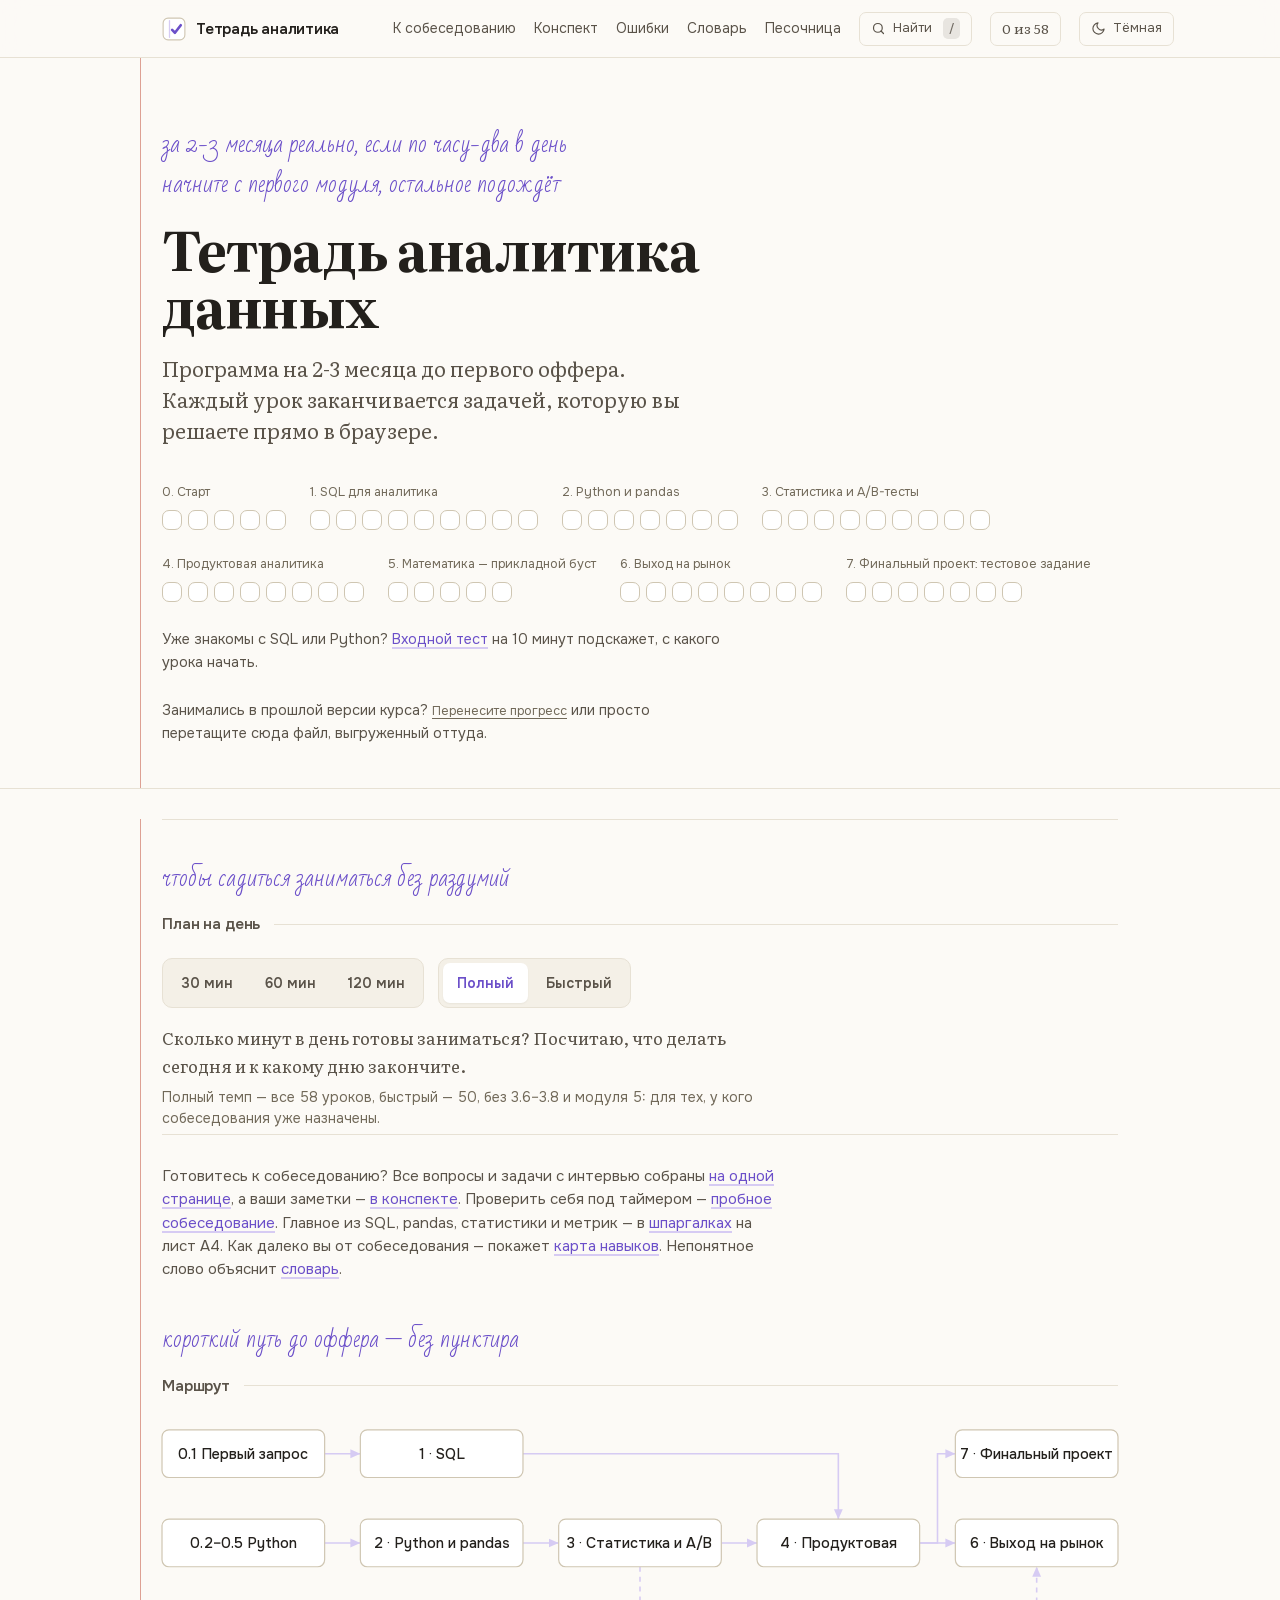
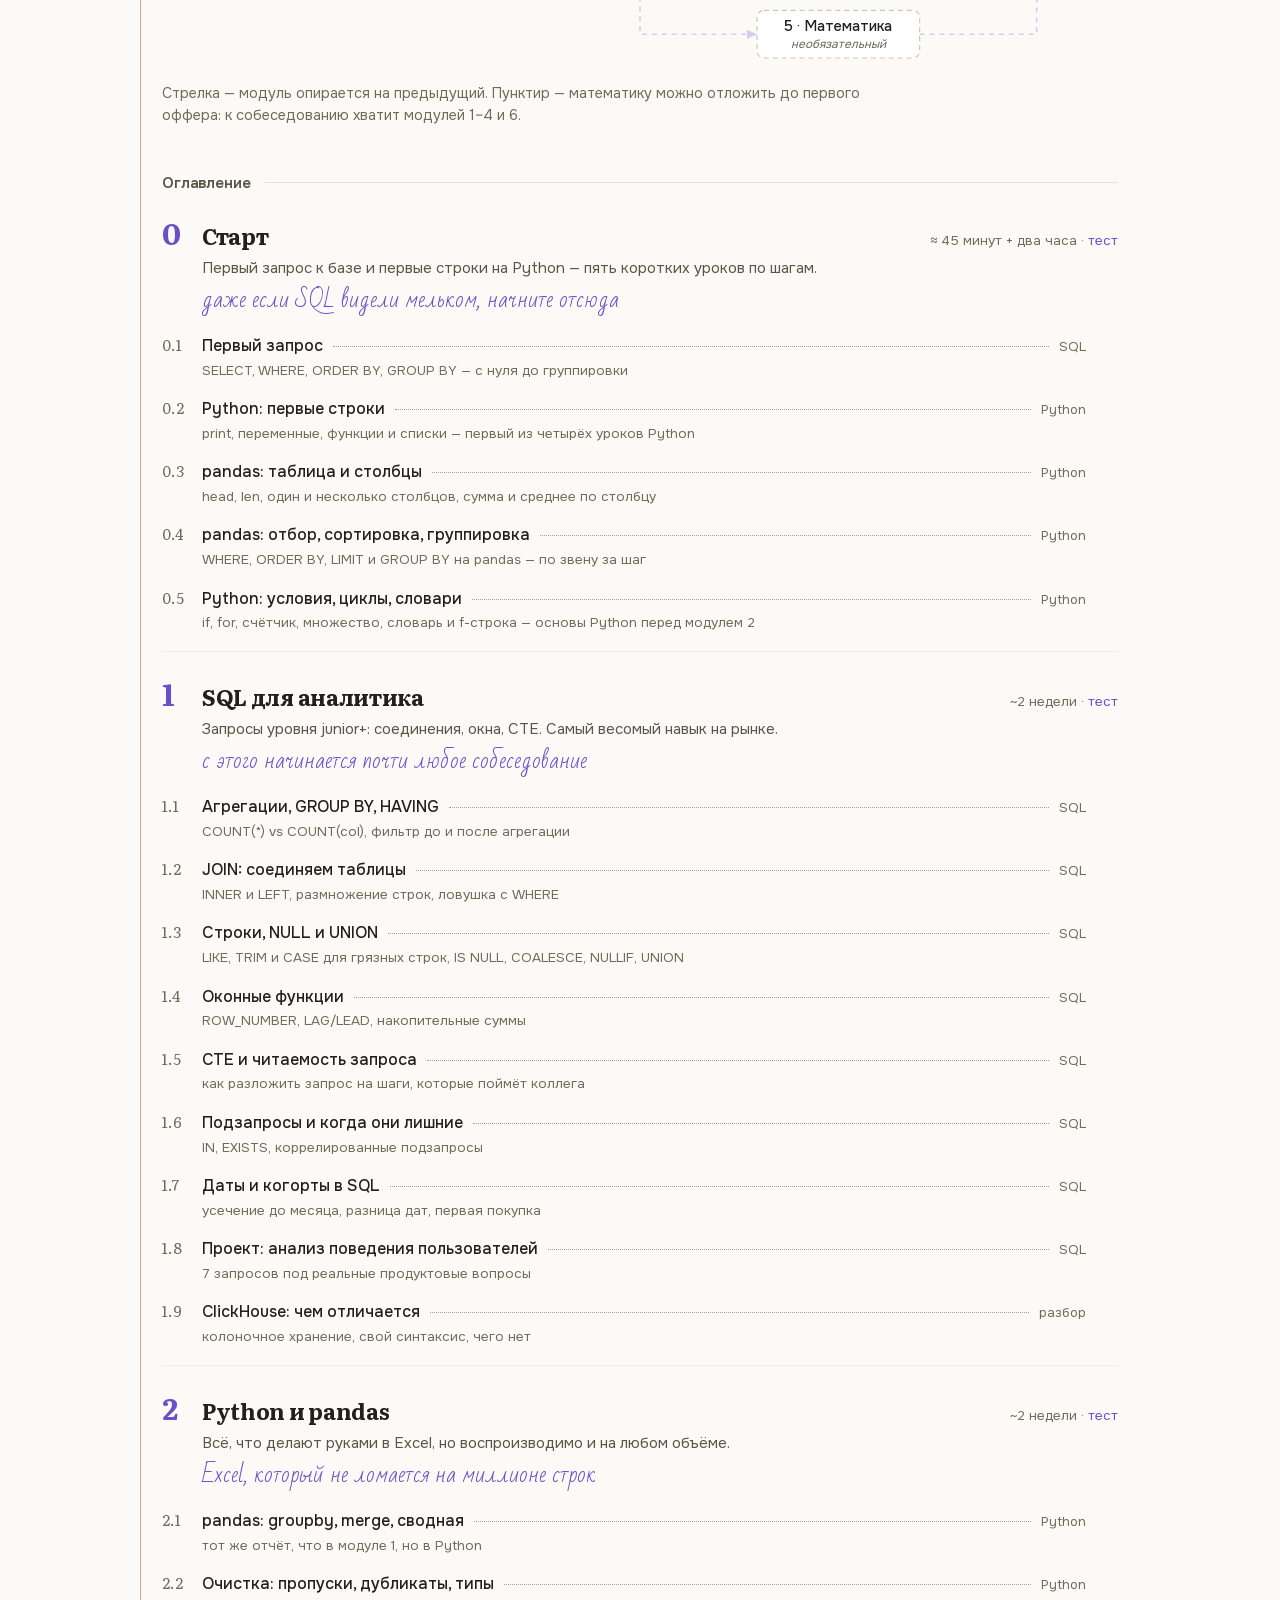
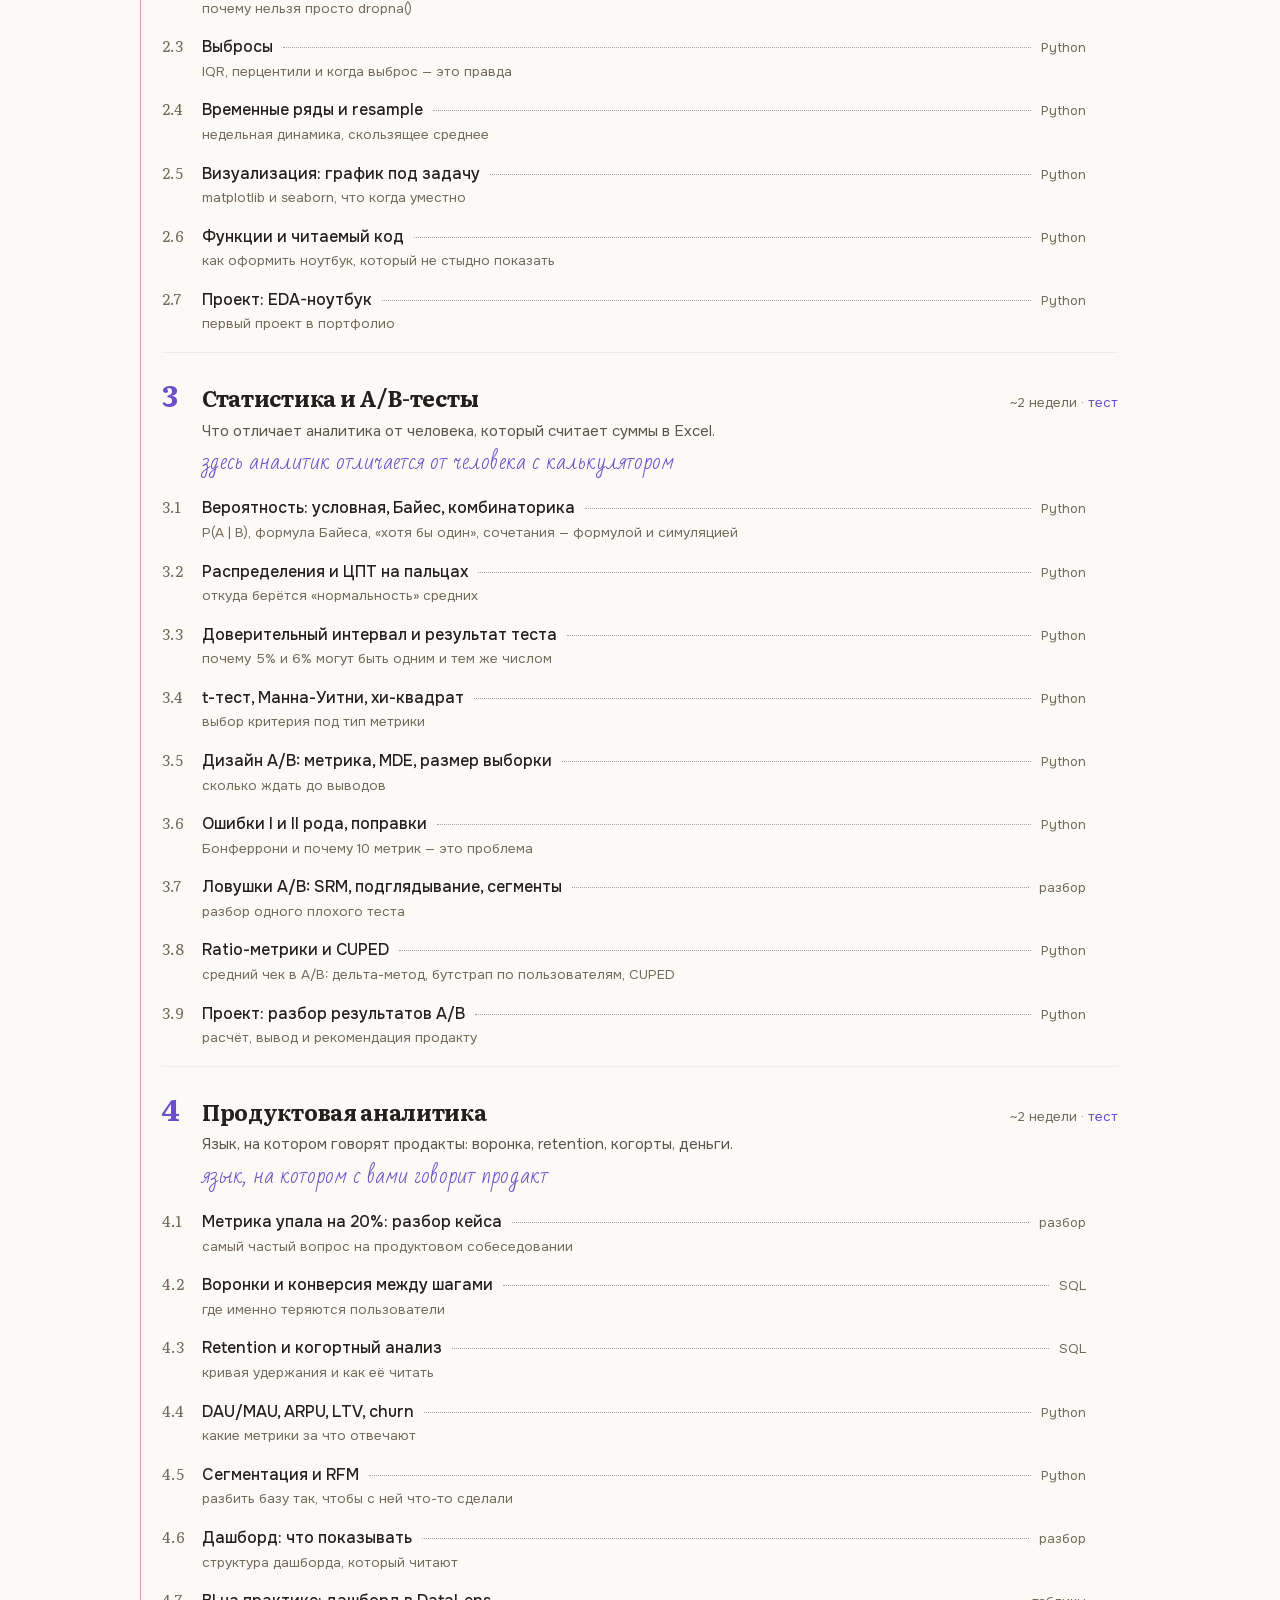
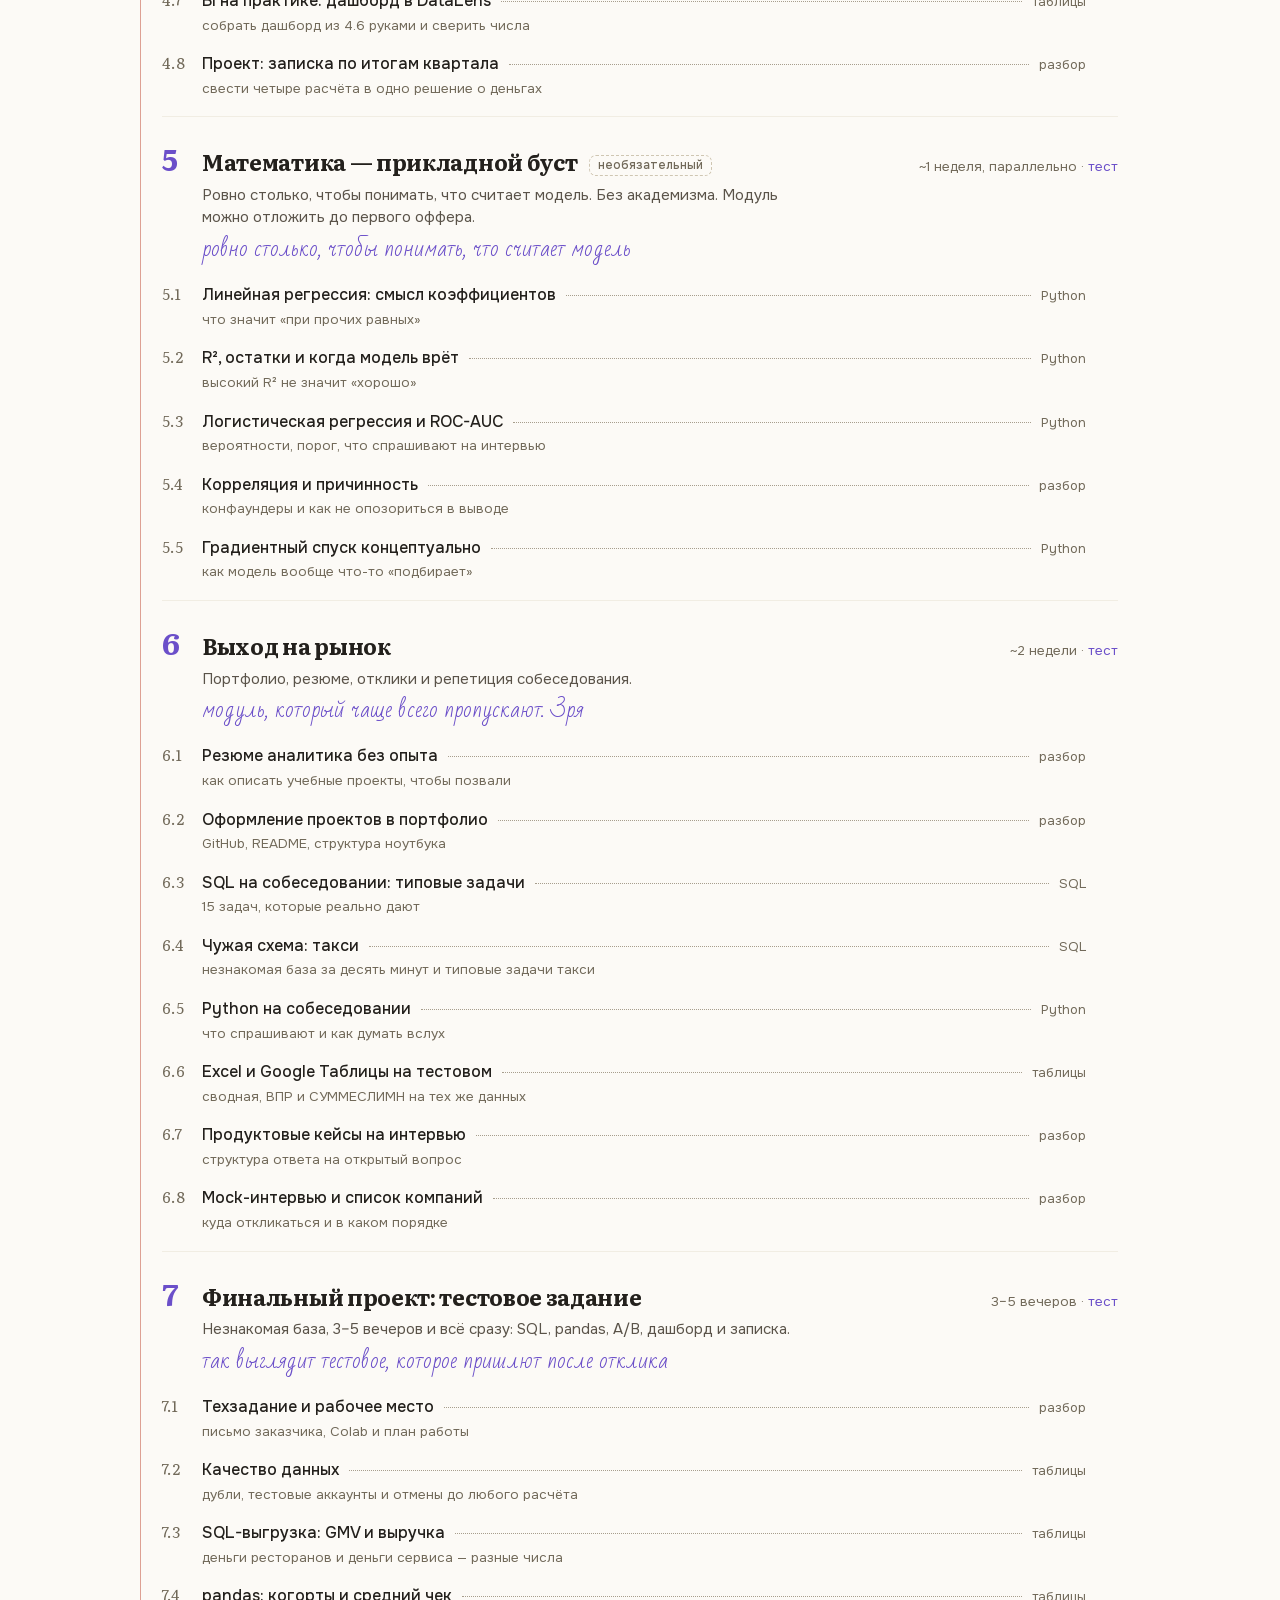
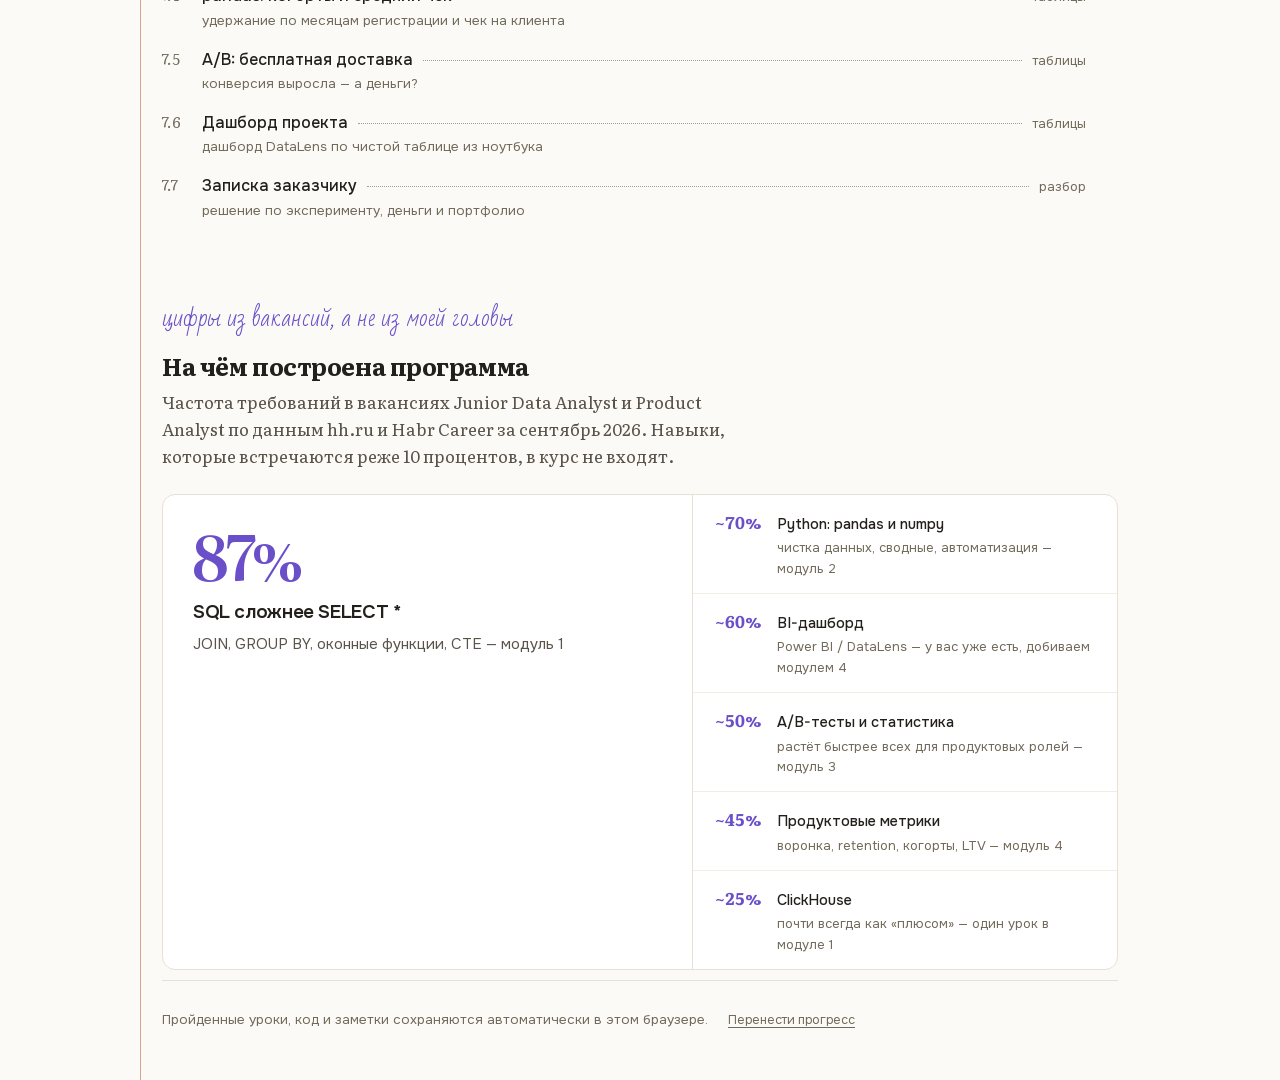
==== Тетрадь аналитика.html @ 6905256a "Сколько строк в ответе шага: выпуск 2026-10-21a Co-Authored-By: Claude Opus 5.5 <noreply@anthropic.c" ====
<!doctype html>
<html lang="ru">
<head>
<meta charset="utf-8">
<meta name="viewport" content="width=device-width, initial-scale=1">
<!-- Собрано автоматически из index.html, styles.css и скриптов курса.
     Правьте исходники и запускайте build.py. -->
<title>Тетрадь аналитика — курс подготовки к Junior Data Analyst</title>
<meta name="description" content="Интерактивный курс подготовки к позиции Junior Data Analyst и Product Analyst: SQL, Python, статистика, продуктовые метрики.">
<meta name="theme-color" content="#FCFAF6">
<link rel="icon" href="[data-uri]" type="image/svg+xml">
<link rel="apple-touch-icon" href="[data-uri]">

<!-- превью ссылки в мессенджерах и соцсетях -->
<meta property="og:type" content="website">
<meta property="og:locale" content="ru_RU">
<meta property="og:site_name" content="Тетрадь аналитика">
<meta property="og:title" content="Тетрадь аналитика — курс подготовки к Junior Data Analyst">
<meta property="og:description" content="58 уроков: SQL, Python, статистика и продуктовые метрики. Каждый урок заканчивается задачей, которую вы решаете прямо в браузере.">
<meta property="og:url" content="https://nekozlovskiy.github.io/analyst-notebook/">
<meta property="og:image" content="https://nekozlovskiy.github.io/analyst-notebook/og.png">
<meta property="og:image:width" content="1200">
<meta property="og:image:height" content="630">
<meta property="og:image:alt" content="Тетрадь аналитика: курс подготовки к Junior Data Analyst">
<meta name="twitter:card" content="summary_large_image">

<style>
/* ============================================================
   Тетрадь аналитика — оформление курса.

   Направление: «наставник рядом». На странице два голоса.
   Первый — набранный текст курса: спокойный, книжный, в одну
   колонку на 66 знаков. Второй — реплики наставника: от руки,
   на левом поле, короткие. Второй голос — единственное место,
   где дизайн позволяет себе яркость; всё остальное тихое.

   ПРАВИЛО РАДИУСОВ (одно на весь проект):
     контейнеры (карточки, врезки, редактор, модалка) — 13px
     контролы (кнопки, поля, теги, чипы)              — 7px
     других радиусов в проекте нет.

   ПРАВИЛО ЦВЕТА: один акцент — фиолетовая ручка наставника.
   Маркер (жёлтый) отмечает только то, что спрашивают на
   собеседовании, и больше ничего. Зелёный, красный и янтарный
   несут смысл состояния (зачтено / ошибка / предупреждение)
   и нигде не декоративны.

   ПРАВИЛО РУКОПИСНОГО: скоропись — только короткие реплики
   наставника, до полутора строк. Длинный рукописный текст
   нечитаем, а мелкий — тем более: ниже 18px руки не бывает.
   ============================================================ */

/* ============================================================
   1. Токены
   ============================================================ */

/* ============================================================
   0. Шрифты — свои файлы в fonts/, а не Google Fonts: те не везде
   открываются и ненадёжно кешируются для работы без сети.
   Наборы символов те же, что отдавал Google (кириллица, латиница,
   latin-ext ради ₽, греческий, math и symbols ради → ≈ √ ✓); браузер
   качает набор, только если его символы есть на странице.
   Собраны по ссылке css2?family=Onest:wght@400..800&family=Literata
   :ital,opsz,wght@…&family=Bad+Script&family=JetBrains+Mono:wght@400;500.
   ============================================================ */

@font-face { font-family: "Onest"; font-style: normal; font-weight: 400 800; font-display: swap;
  src: url("[data-uri]") format("woff2"); unicode-range: U+0301, U+0400-045F, U+0490-0491, U+04B0-04B1, U+2116; }
@font-face { font-family: "Onest"; font-style: normal; font-weight: 400 800; font-display: swap;
  src: url("[data-uri]") format("woff2"); unicode-range: U+0000-00FF, U+0131, U+0152-0153, U+02BB-02BC, U+02C6, U+02DA, U+02DC, U+0304, U+0308, U+0329, U+2000-206F, U+20AC, U+2122, U+2191, U+2193, U+2212, U+2215, U+FEFF, U+FFFD; }
@font-face { font-family: "Onest"; font-style: normal; font-weight: 400 800; font-display: swap;
  src: url("[data-uri]") format("woff2"); unicode-range: U+0100-02BA, U+02BD-02C5, U+02C7-02CC, U+02CE-02D7, U+02DD-02FF, U+0304, U+0308, U+0329, U+1D00-1DBF, U+1E00-1E9F, U+1EF2-1EFF, U+2020, U+20A0-20AB, U+20AD-20C0, U+2113, U+2C60-2C7F, U+A720-A7FF; }
@font-face { font-family: "Onest"; font-style: normal; font-weight: 400 800; font-display: swap;
  src: url("[data-uri]") format("woff2"); unicode-range: U+0302-0303, U+0305, U+0307-0308, U+0310, U+0312, U+0315, U+031A, U+0326-0327, U+032C, U+032F-0330, U+0332-0333, U+0338, U+033A, U+0346, U+034D, U+0391-03A1, U+03A3-03A9, U+03B1-03C9, U+03D1, U+03D5-03D6, U+03F0-03F1, U+03F4-03F5, U+2016-2017, U+2034-2038, U+203C, U+2040, U+2043, U+2047, U+2050, U+2057, U+205F, U+2070-2071, U+2074-208E, U+2090-209C, U+20D0-20DC, U+20E1, U+20E5-20EF, U+2100-2112, U+2114-2115, U+2117-2121, U+2123-214F, U+2190, U+2192, U+2194-21AE, U+21B0-21E5, U+21F1-21F2, U+21F4-2211, U+2213-2214, U+2216-22FF, U+2308-230B, U+2310, U+2319, U+231C-2321, U+2336-237A, U+237C, U+2395, U+239B-23B7, U+23D0, U+23DC-23E1, U+2474-2475, U+25AF, U+25B3, U+25B7, U+25BD, U+25C1, U+25CA, U+25CC, U+25FB, U+266D-266F, U+27C0-27FF, U+2900-2AFF, U+2B0E-2B11, U+2B30-2B4C, U+2BFE, U+3030, U+FF5B, U+FF5D, U+1D400-1D7FF, U+1EE00-1EEFF; }
@font-face { font-family: "Onest"; font-style: normal; font-weight: 400 800; font-display: swap;
  src: url("[data-uri]") format("woff2"); unicode-range: U+0001-000C, U+000E-001F, U+007F-009F, U+20DD-20E0, U+20E2-20E4, U+2150-218F, U+2190, U+2192, U+2194-2199, U+21AF, U+21E6-21F0, U+21F3, U+2218-2219, U+2299, U+22C4-22C6, U+2300-243F, U+2440-244A, U+2460-24FF, U+25A0-27BF, U+2800-28FF, U+2921-2922, U+2981, U+29BF, U+29EB, U+2B00-2BFF, U+4DC0-4DFF, U+FFF9-FFFB, U+10140-1018E, U+10190-1019C, U+101A0, U+101D0-101FD, U+102E0-102FB, U+10E60-10E7E, U+1D2C0-1D2D3, U+1D2E0-1D37F, U+1F000-1F0FF, U+1F100-1F1AD, U+1F1E6-1F1FF, U+1F30D-1F30F, U+1F315, U+1F31C, U+1F31E, U+1F320-1F32C, U+1F336, U+1F378, U+1F37D, U+1F382, U+1F393-1F39F, U+1F3A7-1F3A8, U+1F3AC-1F3AF, U+1F3C2, U+1F3C4-1F3C6, U+1F3CA-1F3CE, U+1F3D4-1F3E0, U+1F3ED, U+1F3F1-1F3F3, U+1F3F5-1F3F7, U+1F408, U+1F415, U+1F41F, U+1F426, U+1F43F, U+1F441-1F442, U+1F444, U+1F446-1F449, U+1F44C-1F44E, U+1F453, U+1F46A, U+1F47D, U+1F4A3, U+1F4B0, U+1F4B3, U+1F4B9, U+1F4BB, U+1F4BF, U+1F4C8-1F4CB, U+1F4D6, U+1F4DA, U+1F4DF, U+1F4E3-1F4E6, U+1F4EA-1F4ED, U+1F4F7, U+1F4F9-1F4FB, U+1F4FD-1F4FE, U+1F503, U+1F507-1F50B, U+1F50D, U+1F512-1F513, U+1F53E-1F54A, U+1F54F-1F5FA, U+1F610, U+1F650-1F67F, U+1F687, U+1F68D, U+1F691, U+1F694, U+1F698, U+1F6AD, U+1F6B2, U+1F6B9-1F6BA, U+1F6BC, U+1F6C6-1F6CF, U+1F6D3-1F6D7, U+1F6E0-1F6EA, U+1F6F0-1F6F3, U+1F6F7-1F6FC, U+1F700-1F7FF, U+1F800-1F80B, U+1F810-1F847, U+1F850-1F859, U+1F860-1F887, U+1F890-1F8AD, U+1F8B0-1F8BB, U+1F8C0-1F8C1, U+1F900-1F90B, U+1F93B, U+1F946, U+1F984, U+1F996, U+1F9E9, U+1FA00-1FA6F, U+1FA70-1FA7C, U+1FA80-1FA89, U+1FA8F-1FAC6, U+1FACE-1FADC, U+1FADF-1FAE9, U+1FAF0-1FAF8, U+1FB00-1FBFF; }
@font-face { font-family: "Literata"; font-style: italic; font-weight: 400; font-display: swap;
  src: url("[data-uri]") format("woff2"); unicode-range: U+0301, U+0400-045F, U+0490-0491, U+04B0-04B1, U+2116; }
@font-face { font-family: "Literata"; font-style: italic; font-weight: 400; font-display: swap;
  src: url("[data-uri]") format("woff2"); unicode-range: U+0000-00FF, U+0131, U+0152-0153, U+02BB-02BC, U+02C6, U+02DA, U+02DC, U+0304, U+0308, U+0329, U+2000-206F, U+20AC, U+2122, U+2191, U+2193, U+2212, U+2215, U+FEFF, U+FFFD; }
@font-face { font-family: "Literata"; font-style: italic; font-weight: 400; font-display: swap;
  src: url("[data-uri]") format("woff2"); unicode-range: U+0100-02BA, U+02BD-02C5, U+02C7-02CC, U+02CE-02D7, U+02DD-02FF, U+0304, U+0308, U+0329, U+1D00-1DBF, U+1E00-1E9F, U+1EF2-1EFF, U+2020, U+20A0-20AB, U+20AD-20C0, U+2113, U+2C60-2C7F, U+A720-A7FF; }
@font-face { font-family: "Literata"; font-style: italic; font-weight: 400; font-display: swap;
  src: url("[data-uri]") format("woff2"); unicode-range: U+0370-0377, U+037A-037F, U+0384-038A, U+038C, U+038E-03A1, U+03A3-03FF; }
@font-face { font-family: "Literata"; font-style: normal; font-weight: 400 700; font-display: swap;
  src: url("[data-uri]") format("woff2"); unicode-range: U+0301, U+0400-045F, U+0490-0491, U+04B0-04B1, U+2116; }
@font-face { font-family: "Literata"; font-style: normal; font-weight: 400 700; font-display: swap;
  src: url("[data-uri]") format("woff2"); unicode-range: U+0000-00FF, U+0131, U+0152-0153, U+02BB-02BC, U+02C6, U+02DA, U+02DC, U+0304, U+0308, U+0329, U+2000-206F, U+20AC, U+2122, U+2191, U+2193, U+2212, U+2215, U+FEFF, U+FFFD; }
@font-face { font-family: "Literata"; font-style: normal; font-weight: 400 700; font-display: swap;
  src: url("[data-uri]") format("woff2"); unicode-range: U+0100-02BA, U+02BD-02C5, U+02C7-02CC, U+02CE-02D7, U+02DD-02FF, U+0304, U+0308, U+0329, U+1D00-1DBF, U+1E00-1E9F, U+1EF2-1EFF, U+2020, U+20A0-20AB, U+20AD-20C0, U+2113, U+2C60-2C7F, U+A720-A7FF; }
@font-face { font-family: "Literata"; font-style: normal; font-weight: 400 700; font-display: swap;
  src: url("[data-uri]") format("woff2"); unicode-range: U+0370-0377, U+037A-037F, U+0384-038A, U+038C, U+038E-03A1, U+03A3-03FF; }
@font-face { font-family: "JetBrains Mono"; font-style: normal; font-weight: 400 500; font-display: swap;
  src: url("[data-uri]") format("woff2"); unicode-range: U+0301, U+0400-045F, U+0490-0491, U+04B0-04B1, U+2116; }
@font-face { font-family: "JetBrains Mono"; font-style: normal; font-weight: 400 500; font-display: swap;
  src: url("[data-uri]") format("woff2"); unicode-range: U+0000-00FF, U+0131, U+0152-0153, U+02BB-02BC, U+02C6, U+02DA, U+02DC, U+0304, U+0308, U+0329, U+2000-206F, U+20AC, U+2122, U+2191, U+2193, U+2212, U+2215, U+FEFF, U+FFFD; }
@font-face { font-family: "JetBrains Mono"; font-style: normal; font-weight: 400 500; font-display: swap;
  src: url("[data-uri]") format("woff2"); unicode-range: U+0100-02BA, U+02BD-02C5, U+02C7-02CC, U+02CE-02D7, U+02DD-02FF, U+0304, U+0308, U+0329, U+1D00-1DBF, U+1E00-1E9F, U+1EF2-1EFF, U+2020, U+20A0-20AB, U+20AD-20C0, U+2113, U+2C60-2C7F, U+A720-A7FF; }
@font-face { font-family: "JetBrains Mono"; font-style: normal; font-weight: 400 500; font-display: swap;
  src: url("[data-uri]") format("woff2"); unicode-range: U+0370-0377, U+037A-037F, U+0384-038A, U+038C, U+038E-03A1, U+03A3-03FF; }
@font-face { font-family: "Bad Script"; font-style: normal; font-weight: 400; font-display: swap;
  src: url("[data-uri]") format("woff2"); unicode-range: U+0301, U+0400-045F, U+0490-0491, U+04B0-04B1, U+2116; }
@font-face { font-family: "Bad Script"; font-style: normal; font-weight: 400; font-display: swap;
  src: url("[data-uri]") format("woff2"); unicode-range: U+0000-00FF, U+0131, U+0152-0153, U+02BB-02BC, U+02C6, U+02DA, U+02DC, U+0304, U+0308, U+0329, U+2000-206F, U+20AC, U+2122, U+2191, U+2193, U+2212, U+2215, U+FEFF, U+FFFD; }
@font-face { font-family: "Bad Script"; font-style: normal; font-weight: 400; font-display: swap;
  src: url("[data-uri]") format("woff2"); unicode-range: U+0100-02BA, U+02BD-02C5, U+02C7-02CC, U+02CE-02D7, U+02DD-02FF, U+0304, U+0308, U+0329, U+1D00-1DBF, U+1E00-1E9F, U+1EF2-1EFF, U+2020, U+20A0-20AB, U+20AD-20C0, U+2113, U+2C60-2C7F, U+A720-A7FF; }

:root {
  /* поверхности: тёплая бумага, почти белая */
  --paper:      #FCFAF6;
  --paper-2:    #F4F0E7;
  --card:       #FFFFFF;
  --grid:       #E8E2D5;

  /* линейки */
  --rule:       #E7E1D4;
  --rule-soft:  #F1EDE3;
  --rule-hard:  #CFC6B2;

  /* чернила: тёплый графит, а не подкрашенный чёрный */
  --ink:        #23201C;
  --ink-2:      #5A5349;
  --ink-3:      #716959;   /* 5.2:1 на бумаге и 4.7:1 на --paper-2 — мелкие подписи читаемы */
  --ink-4:      #A79E8D;

  /* единственный акцент — ручка наставника */
  --pen:        #6B4FC9;
  --pen-2:      #7558D6;   /* 5.1:1 с белым: и подсветка кода, и белый текст на кнопке */
  --pen-soft:   #F1EDFC;
  --pen-line:   #D6CBF3;
  --on-pen:     #FFFFFF;   /* текст на заливке ручкой */

  /* маркер: только термины, которые спрашивают на собеседовании */
  --mark:       #FFE59E;
  --mark-2:     #FFD86B;

  /* Поля тетради. Единственное исключение из правила одного акцента:
     эту линию не рисует наставник — она напечатана в тетради ещё на
     фабрике. Поэтому она ничего не значит, ни на что не реагирует и
     никогда не становится рамкой или состоянием. */
  --margin-rule: #DDA093;

  /* состояния */
  --green:      #2E6B4F;   --green-soft: #E8F1EA;   --green-line: #BFD9C7;
  --red:        #A83B2A;   --red-soft:   #FAEDE9;   --red-line:   #EDC8BF;
  --amber:      #8A5A12;   --amber-soft: #FBF1DC;   --amber-line: #E7D3A4;

  /* типографика */
  --sans:  "Onest", -apple-system, BlinkMacSystemFont, "Segoe UI", Arial, sans-serif;
  --serif: "Literata", "Iowan Old Style", Georgia, "Times New Roman", serif;
  /* Русский почерк связный, поэтому и здесь связная скоропись, а не
     маркерный леттеринг: наставник пишет от руки, а не подписывает
     плакат. Начертание одно и тонкое — отсюда кегли крупнее. */
  --hand:  "Bad Script", "Segoe Script", cursive;
  --mono:  "JetBrains Mono", ui-monospace, "SF Mono", Menlo, Consolas, monospace;

  /* геометрия */
  --r:        7px;     /* контролы   */
  --r-lg:     13px;    /* контейнеры */
  --header-h: 58px;
  --wrap:     1020px;  /* главная */
  --lesson:   820px;   /* урок    */
  --measure:  66ch;
  --margin-w: 175px;   /* левое поле под реплики наставника */

  --shadow-1: 0 1px 2px rgba(35, 32, 28, .05);
  --shadow-2: 0 8px 26px -10px rgba(35, 32, 28, .16);
  --shadow-3: 0 26px 64px -20px rgba(35, 32, 28, .28);

  --ease:        cubic-bezier(.2, .6, .3, 1);
  --ease-spring: cubic-bezier(.22, 1, .3, 1);
}

[data-theme="dark"] {
  --paper:      #16130F;
  --paper-2:    #1D1A15;
  --card:       #1E1B16;
  --grid:       #2A251E;

  --rule:       #2E2921;
  --rule-soft:  #241F19;
  --rule-hard:  #453E33;

  --ink:        #EFEAE0;
  --ink-2:      #B7AE9F;
  --ink-3:      #978E7E;   /* 5.9:1 на тёмной бумаге */
  --ink-4:      #6B6355;

  --pen:        #B9A3FF;
  --pen-2:      #CDBCFF;
  --pen-soft:   #241E3A;
  --pen-line:   #3B3160;
  --on-pen:     #16130F;   /* ручка светлая — текст тёмный */

  --mark:       #6A5514;
  --mark-2:     #8A6E17;

  --margin-rule: #583A33;

  --green:      #6FC79B;   --green-soft: #14251C;   --green-line: #2A4536;
  --red:        #F0907C;   --red-soft:   #2C1A16;   --red-line:   #4C2C24;
  --amber:      #E0B361;   --amber-soft: #272014;   --amber-line: #453820;

  --shadow-1: 0 1px 2px rgba(0, 0, 0, .45);
  --shadow-2: 0 8px 26px -10px rgba(0, 0, 0, .65);
  --shadow-3: 0 26px 64px -20px rgba(0, 0, 0, .8);
}

/* ============================================================
   2. База
   ============================================================ */

* { box-sizing: border-box; }

html {
  -webkit-text-size-adjust: 100%;
  scroll-behavior: smooth;
  scroll-padding-top: calc(var(--header-h) + 60px);
}

body {
  margin: 0;
  background: var(--paper);
  color: var(--ink);
  font-family: var(--sans);
  font-size: 16px;
  line-height: 1.6;
  -webkit-font-smoothing: antialiased;
  -moz-osx-font-smoothing: grayscale;
  text-rendering: optimizeLegibility;
  /* ПРАВИЛО ЦИФР: по умолчанию старостильные, как в книге, — они
     живут в строке наравне с буквами и не выкрикивают себя.
     Ровные табличные остаются там, где цифры стоят столбцом:
     код, таблицы результатов, календарь, проценты в списке. */
  font-variant-numeric: oldstyle-nums proportional-nums;
}

a { color: var(--pen); text-decoration: none; }
a:hover { text-decoration: underline; text-underline-offset: 2px; }

:focus-visible {
  outline: 2px solid var(--pen);
  outline-offset: 2px;
  border-radius: 3px;
}

/* Заголовки набраны книжной засечкой: страница должна читаться как
   разобранный конспект, а не как интерфейс. Интерфейсные подписи
   (кнопки, ярлыки, навигация) остаются гротеском.               */
h1, h2 {
  margin: 0; font-family: var(--serif); font-weight: 700;
  letter-spacing: -0.016em; line-height: 1.15;
}
h3, h4 {
  margin: 0; font-weight: 600;
  letter-spacing: -0.015em; line-height: 1.25;
}

code, pre, .mono, table.res, .CodeMirror, .editor-h {
  font-family: var(--mono);
  font-variant-ligatures: none;
  font-variant-numeric: lining-nums tabular-nums;
}

/* Клавиша — не код: набирается тем же гротеском, что и подписи
   кнопок, и выглядит нажимаемой. Моноширинный шрифт в проекте
   означает «это код», и клавиши его не занимают.               */
kbd {
  font-family: var(--sans); font-size: .86em; font-weight: 500;
  font-variant-numeric: lining-nums;
  padding: 1px 6px; border-radius: 5px; white-space: nowrap;
  border: 1px solid var(--rule-hard); border-bottom-width: 2px;
  background: var(--paper-2); color: var(--ink-2);
}

button { cursor: pointer; }
button:disabled { cursor: not-allowed; }

/* Палец не ждёт: браузер не должен держать 300 мс на случай двойного
   тапа, а подсветка нажатия у нас своя — у каждого контрола есть
   состояние :active. */
a, button, summary, label, input, select, textarea, .toc-l, .q-opt {
  touch-action: manipulation;
  -webkit-tap-highlight-color: transparent;
}

/* текст только для экранного диктора */
.sr { position: absolute; width: 1px; height: 1px; overflow: hidden; clip: rect(0 0 0 0); white-space: nowrap; }

::selection { background: var(--pen-soft); color: var(--ink); }

/* ПРАВИЛО ПОЯВЛЕНИЯ: блок возникает там, где он и будет стоять.
   Ничего не выезжает снизу и не наплывает сбоку — страница и так
   движется под рукой читателя. Единственное, что позволено, —
   проявление, будто чернила проступили на бумаге.               */
@keyframes ink-in { from { opacity: 0; } }

.io-body, .modal, .theory pre, .drill-body {
  scrollbar-width: thin;
  scrollbar-color: var(--rule-hard) transparent;
}

/* ============================================================
   3. Шапка
   ============================================================ */

.hdr {
  position: sticky; top: 0; z-index: 40;
  height: var(--header-h);
  background: color-mix(in srgb, var(--paper) 86%, transparent);
  backdrop-filter: saturate(1.5) blur(14px);
  -webkit-backdrop-filter: saturate(1.5) blur(14px);
  border-bottom: 1px solid var(--rule);
}
.hdr-in {
  max-width: var(--wrap); margin: 0 auto; height: 100%;
  padding: 0 32px;
  display: flex; align-items: center; gap: 18px;
}
.brand {
  display: flex; align-items: center; gap: 10px;
  color: var(--ink); font-weight: 600; font-size: 15px;
  text-decoration: none; white-space: nowrap;
  letter-spacing: -0.015em;
}
.brand:hover { text-decoration: none; }
/* знак — та же тетрадная клетка с галочкой, что в иконке вкладки */
.brand .mark { display: inline-flex; width: 24px; height: 24px; flex: none; }
.brand .mark svg { width: 24px; height: 24px; }
.mk-p { fill: var(--card); stroke: var(--rule-hard); }
.mk-m { fill: none; stroke: var(--pen-line); }
.mk-k { fill: none; stroke: var(--pen); }
.pb-n { font-family: var(--serif); font-size: 13.5px; }
.crumbs {
  font-size: 13.5px; color: var(--ink-3);
  overflow: hidden; text-overflow: ellipsis; white-space: nowrap;
}
.crumbs b { color: var(--ink-2); font-weight: 500; }
.hdr .spacer { margin-left: auto; }

.hdr-bar {
  position: absolute; left: 0; bottom: -1px; height: 2px;
  background: var(--pen); width: 0;
  transition: width .6s var(--ease);
}

/* Полоса прочитанного в уроке. Полоса пройденного курса в это время
   прячется: две одинаковые черты в двух пикселях друг от друга значат
   разное и потому не значат ничего. */
.readbar {
  position: fixed; left: 0; top: var(--header-h); height: 2px;
  background: var(--pen); width: 0; z-index: 41; pointer-events: none;
  transition: width .1s linear;
}
body.reading .hdr-bar { display: none; }

.iconbtn {
  border: 1px solid var(--rule); background: transparent; color: var(--ink-2);
  height: 34px; min-width: 34px; padding: 0 11px; border-radius: var(--r);
  font: inherit; font-size: 13px; white-space: nowrap;
  display: inline-flex; align-items: center; gap: 7px;
  transition: border-color .2s var(--ease), color .2s var(--ease),
              background-color .2s var(--ease), transform .12s var(--ease);
}
.iconbtn:hover { border-color: var(--ink-3); color: var(--ink); background: var(--paper-2); }
/* кнопки шапки не сжимаются уже своего текста — иначе подпись вылезает */
.hdr .iconbtn { flex: none; }
.iconbtn:active { transform: translateY(1px); }
.iconbtn svg { width: 15px; height: 15px; }

/* Тихий таймер: без секунд на экране — время считается само
   и видно на главной. Точка показывает, идёт ли учёт. */
.timer {
  font: inherit; font-size: 13px; color: var(--ink-3);
  border: 0; padding: 0; background: transparent;
  display: inline-flex; align-items: center; gap: 7px;
  transition: color .2s var(--ease);
}
.timer:hover { color: var(--ink-2); }
.timer.paused { opacity: .5; }
/* точка несёт состояние таймера: идёт или на паузе */
.timer::before {
  content: ""; width: 5px; height: 5px; border-radius: 50%;
  background: var(--green); flex: none;
}
.timer.paused::before { background: var(--ink-4); }

/* ============================================================
   4. Обёртки
   ============================================================ */

.wrap { max-width: var(--wrap); margin: 0 auto; padding: 0 32px; position: relative; }
.wrap.lesson-wrap { max-width: var(--lesson); }

/* Поля. У школьной тетради есть ровно два опознавательных знака —
   линовка и вертикальная черта полей; линовка под текстом мешает
   читать, черта — нет. Она проходит по левому краю колонки, и
   реплики наставника на широком экране оказываются там, где им и
   место: слева от неё, на полях. */
.wrap::before {
  content: ""; position: absolute; top: 0; bottom: 0; left: 10px;
  border-left: 1px solid var(--margin-rule);
  pointer-events: none;
}

/* ============================================================
   4a. Голос наставника
   ============================================================ */

/* Реплика на поле. На широком экране висит слева от черты полей и
   не занимает ширину колонки; на узком встаёт в колонку обычным
   абзацем. Своей черты у неё нет: почерка и цвета хватает, чтобы
   отличить голос наставника от набранного текста курса. */
.aside {
  font-family: var(--hand);
  font-size: 23px; line-height: 1.32;
  color: var(--pen);
  margin: 0 0 18px;
}
.aside p { margin: 0 0 10px; }
.aside p:last-child { margin-bottom: 0; }

/* Поле выносится наружу, только если рядом с колонкой реально есть
   место: внешние поля должны вместить ширину реплики и зазор.
   Порог разный для урока (колонка 820px) и для главной (1020px) —
   с одним общим реплика уезжала бы за край экрана. Пороги считаны
   от --margin-w: 175 + 26 зазора должны уместиться сбоку.        */
@media (min-width: 1240px) {
  .lesson-wrap .has-margin { position: relative; }
  .lesson-wrap .has-margin > .aside {
    position: absolute;
    left: calc(-1 * (var(--margin-w) + 26px));
    width: var(--margin-w);
    margin: 0;
    /* на поле перо мельче: там узко, а строка должна уложиться в две */
    font-size: 21px;
    text-align: right;
  }
}

@media (min-width: 1440px) {
  .hero-in.has-margin,
  .market.has-margin,
  .review.has-margin,
  .plan.has-margin,
  .route.has-margin { position: relative; }
  .hero-in.has-margin > .aside,
  .market.has-margin > .aside,
  .review.has-margin > .aside,
  .plan.has-margin > .aside,
  .route.has-margin > .aside {
    position: absolute;
    left: calc(-1 * (var(--margin-w) + 26px));
    width: var(--margin-w);
    margin: 0;
    font-size: 21px;
    text-align: right;
  }
  /* Обложка сама является обёрткой, а блок со статистикой лежит
     внутри неё, поэтому его левый край сдвинут на отступ обёртки.
     Компенсируем, иначе две реплики стоят на разной вертикали. */
  .market.has-margin > .aside,
  .review.has-margin > .aside,
  .plan.has-margin > .aside,
  .route.has-margin > .aside { left: calc(-1 * (var(--margin-w) + 26px + 32px)); }
}

/* Маркер. Ставится только на то, что спрашивают на собеседовании:
   если начать подсвечивать всё подряд, он перестанет что-либо значить. */
.hl {
  background-image: linear-gradient(
    transparent 58%, var(--mark) 58%, var(--mark) 93%, transparent 93%);
  padding: 0 2px;
}

/* Пояснение внутри разбора задачи: обычный текст, а не код. */
.d-say {
  font-family: var(--serif);
  font-size: 16.4px; line-height: 1.66;
  color: var(--ink-2);
  margin: 14px 0;
}
.d-say:first-child { margin-top: 0; }

/* ============================================================
   5. Главная — обложка
   ============================================================ */

/* Обложка держится на тексте и репликах на полях, а не на фактуре:
   ни клетки, ни градиента здесь нет намеренно. */
.hero {
  position: relative;
  border-bottom: 1px solid var(--rule);
}
.hero-in { position: relative; z-index: 1; padding-block: 72px 44px; }

.hero h1 {
  font-size: clamp(36px, 5.2vw, 54px);
  font-weight: 700; letter-spacing: -0.022em; max-width: 20ch;
  margin-bottom: 20px; line-height: 1.06;
}
.hero p.lede {
  font-family: var(--serif);
  font-size: 20px; line-height: 1.55; color: var(--ink-2);
  max-width: 46ch; margin: 0 0 36px;
}

/* карта прогресса: каждая клетка — урок */
.map { display: flex; flex-wrap: wrap; gap: 24px; align-items: flex-start; }
.map-mod-h {
  font-size: 12.5px; color: var(--ink-3); margin-bottom: 8px;
}
/* клетка 20px и зазор 6px: центры в 26px друг от друга — палец не промажет (WCAG 2.5.8) */
.map-cells { display: flex; gap: 6px; }
.cell {
  position: relative; display: block; padding: 0;
  width: 20px; height: 20px; border-radius: var(--r);
  border: 1.5px solid var(--rule-hard); background: var(--card);
  transition: border-color .18s var(--ease), background-color .18s var(--ease);
}
.cell:hover { border-color: var(--pen); background: var(--pen-soft); }
.cell.done { border-color: var(--pen-line); }
/* галочка чуть вылезает за клетку — так её и ставят ручкой */
.cell .pen-tick { position: absolute; left: -2px; top: -7px; width: 25px; height: 25px; }
.cell.locked {
  border-style: dashed; border-color: var(--ink-4);
  opacity: .45; cursor: default; background: transparent;
}
.cell.locked:hover { background: transparent; border-color: var(--ink-4); }

/* Галочка ручкой наставника — на карте, в оглавлении и в момент решения. */
.pen-tick {
  display: block; overflow: visible; fill: none;
  stroke: var(--pen); stroke-width: 2.6; stroke-linecap: round; stroke-linejoin: round;
  transform-origin: 45% 70%;
}
.pen-tick path { stroke-dasharray: 1; stroke-dashoffset: 0; }
/* единственное движение урока: галочка дорисовывается, когда задача решена */
.pen-tick.draw path { animation: pen-draw .6s .08s var(--ease) both; }
@keyframes pen-draw { from { stroke-dashoffset: 1; } }

/* Как дела — фразой наставника и календарём занятий, а не рядом цифр. */
.pace { margin-top: 30px; display: flex; flex-wrap: wrap; align-items: center; gap: 22px 44px; }
.pace-say {
  margin: 0; flex: 1 1 300px; max-width: 520px;
  font-family: var(--hand); font-size: 28px; line-height: 1.24; color: var(--pen);
}
/* Двенадцать недель штрихами ручкой: неделя — столбец, понедельник
   сверху, длина штриха — сколько занимались в тот день. Пустой день
   остаётся точкой линовки, сегодняшний обведён. */
.cal { flex: none; }
.cal svg { display: block; width: 218px; height: auto; overflow: visible; }
.cal-m { fill: none; stroke: var(--pen); stroke-linecap: round; }
.cal-m.l1 { stroke-width: 1.5; opacity: .5; }
.cal-m.l2 { stroke-width: 2.1; opacity: .78; }
.cal-m.l3 { stroke-width: 2.8; }
.cal-n { fill: var(--ink-4); opacity: .4; }
.cal-ring {
  fill: none; stroke: var(--pen); stroke-width: 1.3;
  stroke-linecap: round; opacity: .7;
}
.cal-mo { font-family: var(--sans); font-size: 10.5px; fill: var(--ink-4); }

/* рукописные строки переносятся ровно, без одинокого слова в конце */
.pace-say, .toc-say, .aside p { text-wrap: balance; }

/* Предложение перенести прогресс — только на пустом курсе. Тон
   спокойный: это подсказка, а не предупреждение. */
.carry {
  margin: 26px 0 0; font-size: 14.5px; color: var(--ink-2);
  max-width: 56ch; line-height: 1.55;
}

/* Вернуться к занятиям — первое, что нужно вернувшемуся человеку. */
.resume {
  display: flex; align-items: center; gap: 18px; flex-wrap: wrap;
  max-width: 620px; margin: 0 0 36px; padding: 16px 18px 16px 20px;
  background: var(--card); color: var(--ink);
  border: 1px solid var(--pen-line); border-radius: var(--r-lg);
  box-shadow: var(--shadow-1);
  transition: border-color .18s var(--ease), box-shadow .18s var(--ease);
}
.resume:hover { text-decoration: none; border-color: var(--pen); box-shadow: var(--shadow-2); }
.resume-txt { flex: 1 1 280px; min-width: 0; }
.resume-k { display: block; font-size: 13.5px; color: var(--ink-3); margin-bottom: 3px; }
.resume-t {
  display: block; font-family: var(--serif); font-size: 19px; font-weight: 700;
  letter-spacing: -0.012em; line-height: 1.25;
}
.resume-d { display: block; font-size: 14px; color: var(--ink-2); margin-top: 3px; }
.resume-go {
  flex: none; padding: 10px 18px; border-radius: var(--r);
  background: var(--pen); color: var(--on-pen); font-size: 15px; font-weight: 600;
}
.resume:hover .resume-go { background: var(--pen-2); }

/* Повторение на главной: карточки вопросов те же, что в уроке. */
.review { padding: 44px 0 4px; }
.review-body { max-width: 720px; }
.review-intro {
  font-family: var(--serif); font-size: 17px; line-height: 1.6; color: var(--ink-2);
  max-width: 58ch; margin: 0 0 18px;
}
.review-later { font-size: 15px; color: var(--ink-2); margin: 0; }

/* План на день: минуты и темп, фраза на сегодня, дата окончания. */
.plan { padding: 44px 0 4px; }
.plan-body { max-width: 720px; }
.plan-opts { display: flex; flex-wrap: wrap; gap: 10px 14px; margin: 0 0 16px; }
.plan-today {
  font-family: var(--serif); font-size: 17px; line-height: 1.6; color: var(--ink-2);
  max-width: 58ch; margin: 0 0 8px;
}
.plan-end { font-size: 15px; line-height: 1.55; color: var(--ink-2); margin: 0 0 8px; max-width: 62ch; }
.plan-note { font-size: 14px; line-height: 1.55; color: var(--ink-3); margin: 0; max-width: 62ch; }
.rv-meta { font-size: 13.5px; color: var(--ink-3); margin-bottom: 10px; }
.rv-next { margin-top: 14px; }
.mt-back { margin: 4px 0 18px; padding-left: 22px; }
.mt-back li { margin: 4px 0; }
/* Входной тест: разбор по блокам. */
.et-res { margin-top: 18px; }
.et-list { margin: 0 0 22px; padding-left: 22px; max-width: 62ch; line-height: 1.55; }
.et-list li { margin: 6px 0; }

/* Пока подгружается модуль урока. */
.lazy-wait { padding: 96px 0; font-size: 17px; color: var(--ink-2); }

/* Плёнка при перетаскивании файла на страницу. */
.dropveil {
  position: fixed; inset: 0; z-index: 200;
  display: none; align-items: center; justify-content: center;
  background: color-mix(in srgb, var(--paper) 88%, transparent);
  backdrop-filter: blur(2px);
}
.dropveil.show { display: flex; }
.dropveil span {
  font-family: var(--hand); font-size: 32px; color: var(--pen);
  border: 2px dashed var(--pen-line); border-radius: var(--r-lg);
  padding: 34px 46px; background: var(--card);
}

/* ============================================================
   6. Главная — оглавление
   ============================================================ */

.sec-title {
  font-size: 15px; font-weight: 600; letter-spacing: -0.01em;
  color: var(--ink-2);
  display: flex; align-items: center; gap: 14px; margin-bottom: 22px;
}
.sec-title::after { content: ""; flex: 1; height: 1px; background: var(--rule); }

/* Маршрут: схема модулей. Цвета — из переменных темы, поэтому в
   тёмной теме схема перекрашивается сама. */
.route { padding: 44px 0 0; }
.rt-svg { display: block; width: 100%; height: auto; overflow: visible; }
.rt-svg.tall { display: none; max-width: 420px; margin: 0 auto; }
.rt-e { fill: none; stroke: var(--pen-line); stroke-width: 1.6; }
.rt-e.opt { stroke-dasharray: 5 5; }
.rt-ah { fill: var(--pen-line); }
.rt-n rect { fill: var(--card); stroke: var(--rule-hard); stroke-width: 1.2; transition: stroke .15s var(--ease); }
.rt-n text { fill: var(--ink); font-family: var(--sans); font-size: 14.5px; font-weight: 500; text-anchor: middle; }
.rt-n .rt-sub { fill: var(--ink-3); font-size: 12px; font-weight: 400; font-style: italic; }
.rt-n.opt rect { stroke-dasharray: 5 4; }
.rt-n.done rect { stroke: var(--pen); }
.rt-n.done text { fill: var(--pen); }
.rt-n:hover rect, .rt-n:focus-visible rect { stroke: var(--pen); stroke-width: 2; }
.rt-n:focus { outline: none; }
.rt-note { margin: 14px 0 0; font-size: 14.5px; line-height: 1.55; color: var(--ink-3); max-width: 70ch; }
.toc-opt {
  display: inline-block; vertical-align: middle; margin-left: 8px; padding: 2px 8px;
  font-family: var(--sans); font-size: 12px; font-weight: 500; letter-spacing: 0;
  color: var(--ink-3); border: 1px dashed var(--rule-hard); border-radius: var(--r);
}
@media (max-width: 640px) {
  .rt-svg.wide { display: none; }
  .rt-svg.tall { display: block; }
}

/* Программа — не набор карточек, а оглавление тетради: номер, название,
   отточие, вид практики и галочка ручкой у пройденных. */
.toc { padding: 44px 0 20px; }
.toc-mod { padding: 26px 0 10px; border-top: 1px solid var(--rule-soft); }
.toc .sec-title + .toc-mod { border-top: 0; padding-top: 0; }
.toc-mh { display: flex; align-items: baseline; gap: 14px; }
.toc-mn {
  flex: none; min-width: 26px;
  font-family: var(--serif); font-size: 30px; font-weight: 700; line-height: 1;
  color: var(--pen);
}
.toc-mt { margin: 0; font-family: var(--serif); font-size: 22px; font-weight: 700; letter-spacing: -0.014em; line-height: 1.25; }
.toc-mw { margin-left: auto; flex: none; font-size: 13.5px; color: var(--ink-3); }
.toc-ms, .toc-say { margin: 6px 0 0 40px; max-width: 62ch; }
.toc-ms { font-size: 15px; line-height: 1.5; color: var(--ink-2); }
.toc-say { font-family: var(--hand); font-size: 22px; line-height: 1.24; color: var(--pen); }

.toc-list { list-style: none; margin: 12px 0 0; padding: 0; }
.toc-l { display: block; padding: 8px 0; color: var(--ink); text-decoration: none; }
.toc-l:hover { text-decoration: none; }
.toc-line { display: flex; align-items: baseline; gap: 10px; }
.toc-n { flex: none; min-width: 30px; font-family: var(--serif); font-size: 15px; color: var(--ink-3); }
.toc-tt { font-size: 16px; font-weight: 500; transition: color .15s var(--ease); }
.toc-l:hover .toc-tt { color: var(--pen); }
.toc-l.done .toc-tt { color: var(--ink-2); }
/* отточие: пустой элемент стоит на базовой линии строки */
.toc-lead { flex: 1 1 24px; min-width: 16px; border-bottom: 1.5px dotted var(--ink-4); transform: translateY(-4px); }
.toc-k { flex: none; font-size: 13px; color: var(--ink-3); }
.toc-c { flex: none; position: relative; width: 22px; align-self: stretch; }
.toc-c .pen-tick { position: absolute; left: 0; top: -3px; width: 24px; height: 24px; }
.toc-d { display: block; margin: 2px 0 0 40px; font-size: 13.5px; line-height: 1.45; color: var(--ink-3); }
.toc-l.soon { color: var(--ink-3); cursor: default; }

/* ============================================================
   7. Главная — на чём построена программа
   ============================================================ */

.market { padding: 46px 0 10px; }
.market h2 { font-size: 24px; letter-spacing: -0.018em; margin-bottom: 8px; }
.market .note {
  font-family: var(--serif); font-size: 17px; line-height: 1.6;
  color: var(--ink-2); margin: 0 0 24px; max-width: 58ch;
}

/* асимметричная сетка: ведущий навык крупно, остальные списком */
.market-lead {
  display: grid; grid-template-columns: minmax(0, 1.25fr) minmax(0, 1fr);
  gap: 0; border: 1px solid var(--rule); border-radius: var(--r-lg);
  overflow: hidden; background: var(--card);
}
.mk-hero { padding: 28px 30px; border-right: 1px solid var(--rule); }
.mk-hero .pct {
  font-family: var(--serif); font-size: 62px; font-weight: 600; color: var(--pen);
  line-height: 1; letter-spacing: -0.04em;
}
.mk-hero .what { font-size: 19px; font-weight: 600; margin-top: 12px; letter-spacing: -0.02em; }
.mk-hero .where { font-size: 15px; color: var(--ink-2); margin-top: 6px; line-height: 1.5; }

.mk-rest { display: flex; flex-direction: column; }
.mk-row {
  display: flex; align-items: baseline; gap: 14px;
  padding: 13px 22px; border-bottom: 1px solid var(--rule-soft);
}
.mk-row:last-child { border-bottom: 0; }
.mk-row .pct {
  font-family: var(--serif); font-size: 17px; font-weight: 700; color: var(--pen);
  min-width: 48px; font-variant-numeric: lining-nums tabular-nums;
}
.mk-row .what { font-size: 14.5px; font-weight: 500; }
.mk-row .where { font-size: 13px; color: var(--ink-3); margin-top: 2px; }

/* ============================================================
   8. Урок — шапка
   ============================================================ */

.lesson-head { padding: 44px 0 28px; }

.lesson-head .kicker {
  font-size: 13.5px; color: var(--ink-3);
  margin-bottom: 16px; display: flex; align-items: center;
  gap: 14px; flex-wrap: wrap;
}
.lesson-head h1 {
  font-size: clamp(30px, 4.6vw, 41px);
  letter-spacing: -0.02em; margin-bottom: 16px; line-height: 1.12;
}
.lesson-head .sub {
  font-family: var(--serif);
  color: var(--ink-2); max-width: var(--measure);
  font-size: 19px; line-height: 1.6; margin: 0;
}

/* План занятия — расписание, выписанное на той же странице, а не
   панель поверх неё: две линейки сверху и снизу, колонки разделены
   волосяными. Единственная карточка в теории — разобранный пример:
   он и правда отдельный объект. */
.plan {
  margin-top: 30px;
  border-top: 1px solid var(--rule); border-bottom: 1px solid var(--rule);
}
.plan-h {
  padding: 11px 0; border-bottom: 1px solid var(--rule-soft);
  font-size: 14.5px; font-weight: 600; color: var(--ink-2);
  display: flex; align-items: center; gap: 10px;
}
.plan-h .total { margin-left: auto; color: var(--pen); letter-spacing: .02em; }
/* колонок ровно столько, сколько пунктов: сетка не оставляет
   висящую строку с одной ячейкой */
.plan-list { display: grid; grid-template-columns: repeat(var(--plan-cols, 4), minmax(0, 1fr)); }
.plan-item {
  padding: 14px 16px; border-right: 1px solid var(--rule-soft);
}
.plan-item:first-child { padding-left: 0; }
.plan-item:last-child { border-right: 0; padding-right: 0; }
.plan-item .m {
  font-family: var(--serif); font-size: 14px; font-weight: 600;
  color: var(--pen); margin-bottom: 4px;
}
.plan-item .w { font-size: 14px; color: var(--ink-2); line-height: 1.45; }

/* якорная навигация по уроку */
.secnav {
  position: sticky; top: var(--header-h); z-index: 30;
  background: color-mix(in srgb, var(--paper) 92%, transparent);
  backdrop-filter: saturate(1.4) blur(12px);
  -webkit-backdrop-filter: saturate(1.4) blur(12px);
  border-bottom: 1px solid var(--rule);
  border-top: 1px solid var(--rule);
  margin-top: 32px;
  overflow-x: auto; scrollbar-width: none;
}
.secnav::-webkit-scrollbar { display: none; }
.secnav-in {
  display: flex; gap: 4px; padding: 8px 0;
  max-width: var(--lesson); margin: 0 auto;
}
.secnav a {
  font-size: 13.5px; color: var(--ink-3); padding: 6px 12px;
  border-radius: var(--r); white-space: nowrap; text-decoration: none;
  transition: background-color .18s var(--ease), color .18s var(--ease);
}
.secnav a:hover { color: var(--ink); background: var(--paper-2); text-decoration: none; }
.secnav a.on { color: var(--pen); background: var(--pen-soft); font-weight: 500; }

/* ============================================================
   9. Урок — секции лонгрида
   ============================================================ */

.block { padding: 50px 0 0; }
.block:last-of-type { padding-bottom: 20px; }

.block-h {
  margin-bottom: 22px; padding-bottom: 12px;
  border-bottom: 1px solid var(--rule);
}
.block-h h2 { font-size: 25px; letter-spacing: -0.018em; }

/* ---------- проза теории ---------- */

.theory {
  font-family: var(--serif);
  font-size: 17.5px;
  line-height: 1.72;
  color: var(--ink);
}
/* Столбцы чисел в тексте — исключение из правила цифр: в таблице
   разряды должны стоять друг под другом. */
.theory table, .ticket-b table, .drill-body table {
  font-variant-numeric: lining-nums tabular-nums;
}
.theory > * { max-width: var(--measure); }
/* длинный идентификатор в тексте, тикете или тесте переносится,
   а не растягивает страницу на узком экране; код в pre не трогаем */
:not(pre) > code, .ticket-b, .q-t, .q-opt { overflow-wrap: anywhere; }
/* длинная формула прокручивается сама, а не растягивает страницу */
.theory mjx-container[display="true"] {
  display: block; max-width: 100%; overflow-x: auto; overflow-y: hidden; padding: 2px 0;
  /* MathJax задаёт контейнеру min-width прямо в style — без !important
     формула не даёт себя сжать до ширины экрана */
  min-width: 0 !important;
}
.theory > pre, .theory > table, .theory > .callout,
.theory > .example, .theory > .cmp, .theory > figure { max-width: 100%; }

.theory h3 {
  font-family: var(--sans);
  font-size: 21px; margin: 42px 0 13px; letter-spacing: -0.024em;
  line-height: 1.26;
}
.theory h3:first-child { margin-top: 0; }
.theory h4 {
  font-family: var(--sans);
  font-size: 16.5px; margin: 28px 0 9px; color: var(--ink);
}
.theory p { margin: 0 0 18px; }
.theory ul, .theory ol { margin: 0 0 18px; padding-left: 25px; }
.theory li { margin-bottom: 9px; }
.theory li::marker { color: var(--ink-4); }
/* «Порядок действий» в шагах 0.2–0.4: номер — это очередь действий, его видно */
.theory ol.order li::marker { color: var(--pen); font-family: var(--mono); font-weight: 600; }
.theory strong { font-weight: 600; }
.theory em { font-style: italic; }
.theory hr { border: 0; border-top: 1px solid var(--rule); margin: 36px 0; }
.theory blockquote {
  margin: 0 0 18px; padding: 2px 0 2px 20px;
  border-left: 2px solid var(--pen-line);
  color: var(--ink-2); font-style: italic;
}

.theory code {
  font-family: var(--mono);
  font-size: .84em; background: var(--paper-2); padding: 2px 5px;
  border-radius: var(--r); color: var(--ink);
  border: 1px solid var(--rule-soft);
}
.theory pre {
  font-family: var(--mono);
  font-size: 14.2px; line-height: 1.62; background: var(--card);
  border: 1px solid var(--rule); border-left: 3px solid var(--pen);
  border-radius: var(--r-lg); padding: 16px 19px; overflow-x: auto;
  margin: 0 0 20px;
}
.theory pre code { background: none; padding: 0; border: 0; font-size: inherit; }

.theory table {
  border-collapse: collapse; width: 100%; font-family: var(--sans);
  font-size: 14.5px; margin: 0 0 22px; line-height: 1.5;
}
.theory th, .theory td {
  border: 1px solid var(--rule); padding: 10px 14px;
  text-align: left; vertical-align: top;
}
.theory th { background: var(--paper-2); font-weight: 600; font-size: 13.5px; }
.theory tbody tr:nth-child(even) td {
  background: color-mix(in srgb, var(--paper-2) 45%, transparent);
}

.theory .lead {
  font-size: 20px; line-height: 1.6; color: var(--ink-2);
  margin-bottom: 26px;
}
/* строка перед вводным абзацем: куда идти, если тема совсем новая */
.theory .lead-note { font-family: var(--sans); font-size: 15px; line-height: 1.5; color: var(--ink-2); }

/* врезки */
/* Врезка — отчёркнутый кусок той же страницы, а не карточка поверх
   неё. Смысл несёт цвет черты слева, поэтому рамка вокруг и скругление
   оказались лишними: они повторяли то, что черта уже сказала. */
.callout {
  border-left: 3px solid var(--rule-hard);
  padding: 4px 0 4px 18px; margin: 0 0 24px;
  font-family: var(--sans); font-size: 15.4px; line-height: 1.6;
}
.callout .ct {
  font-weight: 600; font-size: 14.5px; margin-bottom: 8px; display: block;
  font-family: var(--sans); letter-spacing: -0.01em;
}
.callout p { margin: 0 0 11px; }
.callout p:last-child { margin-bottom: 0; }
.callout ul, .callout ol { margin: 9px 0 0; padding-left: 21px; }
.callout li { margin-bottom: 7px; }
.callout code {
  font-family: var(--mono); font-size: .85em;
  background: color-mix(in srgb, var(--card) 70%, transparent);
  padding: 1px 5px; border-radius: var(--r); border: 1px solid var(--rule-soft);
}

.callout.work  { border-left-color: var(--green); }
.callout.work .ct { color: var(--green); }
/* Заливки нет намеренно: полоса маркера должна читаться как маркер
   по бумаге, а на цветной плашке она мутнеет. */
.callout.jobs  { border-left-color: var(--pen); }
/* Единственная полоса маркера на урок. Больше нигде маркер не ставится:
   если подсвечивать всё подряд, он перестаёт что-либо значить. */
.callout.jobs .ct {
  color: var(--ink);
  background-image: linear-gradient(
    transparent 56%, var(--mark) 56%, var(--mark) 94%, transparent 94%);
  display: inline-block; padding: 0 3px; margin-bottom: 10px;
}
.callout.trap  { border-left-color: var(--red); }
.callout.trap .ct { color: var(--red); }
.callout.note  { border-left-color: var(--ink-3); }
.callout.note .ct { color: var(--ink); }

/* разобранный пример */
.example {
  border: 1px solid var(--rule); border-radius: var(--r-lg);
  margin: 0 0 22px; background: var(--card); overflow: hidden;
}
.example-h {
  padding: 12px 20px; border-bottom: 1px solid var(--rule);
  background: var(--paper-2);
  font-family: var(--sans); font-size: 14.5px; font-weight: 600;
  color: var(--ink); letter-spacing: -0.01em;
}
.example-b { padding: 18px 20px 6px; font-family: var(--sans); font-size: 15.4px; }
.example-b pre { margin-bottom: 15px; border-left-color: var(--ink-4); }
.example-b p { margin: 0 0 15px; }
.example-b table { font-size: 13.8px; }

/* сравнение «плохо / хорошо» */
.cmp { display: grid; grid-template-columns: 1fr 1fr; gap: 14px; margin: 0 0 22px; }
/* без min-width: 0 элемент сетки не сжимается уже своего содержимого —
   широкий код внутри растягивал страницу вместо собственной прокрутки */
.cmp > div { min-width: 0; }
.cmp > div {
  border: 1px solid var(--rule); border-radius: var(--r-lg);
  padding: 16px 18px; background: var(--card);
  font-family: var(--sans); font-size: 14.8px;
}
.cmp .bad { border-left: 3px solid var(--red); }
.cmp .good { border-left: 3px solid var(--green); }
.cmp .cmp-t {
  font-size: 13.5px; font-weight: 600; margin-bottom: 10px; display: block;
}
.cmp .bad .cmp-t { color: var(--red); }
.cmp .good .cmp-t { color: var(--green); }
.cmp pre {
  margin: 0 0 11px; font-size: 13.2px; border-left: 0;
  padding: 12px 14px; background: var(--paper-2);
  border: 1px solid var(--rule-soft); border-radius: var(--r);
  overflow-x: auto; font-family: var(--mono); line-height: 1.55;
}
.cmp p { margin: 0; }

/* ============================================================
   10. Урок — практика
   ============================================================ */

.ticket {
  border: 1px solid var(--rule); border-radius: var(--r-lg);
  background: var(--card); margin-bottom: 22px;
  box-shadow: var(--shadow-1);
}
/* Задачу присылает конкретный человек — шапка должна читаться
   как сообщение от коллеги, а не как строка метаданных. */
.ticket-h {
  border-bottom: 1px solid var(--rule); padding: 15px 22px;
  display: flex; align-items: baseline; gap: 10px; flex-wrap: wrap;
  font-size: 14.5px; color: var(--ink-2);
  background: var(--paper-2);
  border-radius: var(--r-lg) var(--r-lg) 0 0;
}
.ticket-h .from {
  color: var(--ink); font-weight: 600; font-size: 15.5px;
  letter-spacing: -0.012em;
}
.ticket-b {
  padding: 22px 24px; font-family: var(--serif);
  font-size: 17px; line-height: 1.68;
}
.ticket-b > * { max-width: var(--measure); }
.ticket-b p { margin: 0 0 15px; }
.ticket-b p:last-child { margin-bottom: 0; }
.ticket-b ul, .ticket-b ol { margin: 0 0 15px; padding-left: 24px; }
.ticket-b li { margin-bottom: 8px; }
.ticket-b code {
  font-family: var(--mono); font-size: .83em;
  background: var(--paper-2); padding: 2px 5px; border-radius: var(--r);
  border: 1px solid var(--rule-soft);
}
.ticket-b pre {
  font-family: var(--mono); font-size: 13.6px; line-height: 1.6;
  background: var(--paper-2); border: 1px solid var(--rule);
  border-radius: var(--r); padding: 14px 16px; overflow-x: auto;
  margin: 0 0 15px; max-width: 100%;
}
.ticket-b table {
  font-family: var(--sans); font-size: 14.5px;
  border-collapse: collapse; margin-bottom: 15px;
}
.ticket-b th, .ticket-b td { border: 1px solid var(--rule); padding: 8px 12px; text-align: left; }
.ticket-b th { background: var(--paper-2); font-weight: 600; font-size: 13.5px; }

details.schema { margin-bottom: 20px; }
details.schema > summary {
  cursor: pointer; font-size: 14.5px; color: var(--ink-2);
  padding: 11px 0; border-bottom: 1px solid var(--rule); list-style: none;
  display: flex; align-items: center; gap: 9px;
  transition: color .18s var(--ease);
}
details.schema > summary:hover { color: var(--ink); }
details.schema > summary::-webkit-details-marker { display: none; }
details.schema > summary::before {
  content: "›"; color: var(--ink-3); font-size: 16px; line-height: 1;
  transition: transform .18s var(--ease); display: inline-block;
}
details.schema[open] > summary::before { transform: rotate(90deg); }
.schema-body { padding: 18px 0 6px; }
.schema-body pre {
  font-family: var(--mono);
  font-size: 13.4px; line-height: 1.58; margin: 0 0 15px; overflow-x: auto;
  background: var(--card); border: 1px solid var(--rule); border-radius: var(--r-lg);
  padding: 15px 17px;
}
.schema-body p {
  margin: 0 0 13px; font-size: 15px; color: var(--ink-2);
  max-width: var(--measure); line-height: 1.6;
}
.schema-body code {
  font-family: var(--mono); font-size: .86em; background: var(--paper-2);
  padding: 1px 5px; border-radius: var(--r); border: 1px solid var(--rule-soft);
}

/* редактор */
.editor-shell {
  border: 1px solid var(--rule); border-radius: var(--r-lg);
  background: var(--card); overflow: hidden; margin-bottom: 14px;
  box-shadow: var(--shadow-1);
}
.editor-h {
  display: flex; align-items: center; gap: 12px;
  padding: 10px 15px; border-bottom: 1px solid var(--rule);
  font-family: var(--mono); font-size: 12px; color: var(--ink-3);
  background: var(--paper-2);
}
.editor-h .spacer { margin-left: auto; }
.linkbtn {
  background: none; border: 0; padding: 0; font: inherit; font-size: 12.5px;
  color: var(--ink-3); text-decoration: underline;
  text-underline-offset: 3px; transition: color .18s var(--ease);
  font-family: var(--sans);
}
/* «Следующий урок» — главный шаг после задачи: крупнее и в цвет пера;
   строка своя, поэтому высоту до 44px добираем отступами, не накладкой */
.linkbtn.next-go {
  font-size: 15px; color: var(--pen); text-align: left;
  min-height: 44px; padding: 10px 0; margin-top: 2px;
}
.linkbtn:hover { color: var(--pen); }

/* Стили CodeMirror подгружаются после этого файла, и при равной
   силе селектора побеждали бы они: белый редактор в тёмной теме,
   чужая подсветка. Приставка html делает наши правила сильнее. */
html .CodeMirror {
  height: auto; font-family: var(--mono) !important; font-size: 14.5px;
  line-height: 1.62; background: var(--card); color: var(--ink);
  resize: vertical; overflow: auto !important;
  padding: 8px 0;
}
html .CodeMirror-scroll { min-height: 300px; }
html .CodeMirror-gutters { background: var(--card); border-right: 1px solid var(--rule-soft); }
html .CodeMirror-linenumber { color: var(--ink-3); font-size: 12.5px; }
html .CodeMirror-cursor { border-left: 2px solid var(--pen); }
html .CodeMirror-selected { background: var(--pen-soft) !important; }
html .CodeMirror-line::selection, html .CodeMirror-line > span::selection { background: var(--pen-soft); }
html .cm-s-default .cm-keyword  { color: var(--pen); font-weight: 600; }
html .cm-s-default .cm-string   { color: var(--green); }
html .cm-s-default .cm-number   { color: var(--red); }
html .cm-s-default .cm-comment  { color: var(--ink-3); font-style: italic; }
html .cm-s-default .cm-builtin,
html .cm-s-default .cm-def      { color: var(--pen-2); }
html .cm-s-default .cm-variable-2 { color: var(--ink); }
html .cm-s-default .cm-operator { color: var(--ink-2); }
html .cm-s-default .cm-atom     { color: var(--red); }
html .cm-s-default .cm-property { color: var(--ink); }

textarea.answer {
  width: 100%; min-height: 260px; resize: vertical;
  border: 1px solid var(--rule); border-radius: var(--r-lg); background: var(--card);
  color: var(--ink); font-family: var(--serif); font-size: 17px; line-height: 1.66;
  padding: 17px 19px; box-shadow: var(--shadow-1);
  transition: border-color .18s var(--ease);
}
textarea.answer:focus { border-color: var(--pen-line); }
textarea.answer::placeholder { color: var(--ink-3); }

/* кнопки */
.actions { display: flex; flex-wrap: wrap; gap: 10px; margin-bottom: 18px; }
.btn {
  font: inherit; font-family: var(--sans); font-size: 14.5px; font-weight: 500;
  border: 1px solid var(--rule); background: var(--card); color: var(--ink);
  padding: 10px 17px; border-radius: var(--r);
  display: inline-flex; align-items: center; gap: 8px;
  transition: border-color .18s var(--ease), background-color .18s var(--ease),
              color .18s var(--ease), transform .12s var(--ease);
}
.btn svg { width: 15px; height: 15px; flex: none; }
.btn:hover:not(:disabled) { border-color: var(--ink-3); background: var(--paper-2); }
.btn:active:not(:disabled) { transform: translateY(1px); }
.btn:disabled { opacity: .4; }
.btn.primary { background: var(--pen); border-color: var(--pen); color: var(--on-pen); }
[data-theme="dark"] .btn.primary { color: #0E1218; }
.btn.primary:hover:not(:disabled) { background: var(--pen-2); border-color: var(--pen-2); }
.btn.check { border-color: var(--green); color: var(--green); background: var(--green-soft); }
.btn.check:hover:not(:disabled) {
  background: color-mix(in srgb, var(--green-soft) 55%, var(--card)); border-color: var(--green);
}
/* Подпись клавиши на кнопке — тихая плашка из самого цвета кнопки:
   на фиолетовой «Запустить» рамка кричала бы громче подписи. */
.btn .k, .iconbtn .k {
  font-family: var(--sans); font-size: 11px; font-weight: 500;
  font-variant-numeric: lining-nums;
  margin-left: 4px; padding: 2px 6px; border-radius: 5px;
  background: color-mix(in srgb, currentColor 15%, transparent);
  opacity: .85;
}

/* статус проверки */
.status {
  display: none; align-items: flex-start; gap: 12px;
  border-radius: var(--r-lg); padding: 15px 18px; margin-bottom: 18px;
  font-size: 15px; line-height: 1.58; border: 1px solid transparent;
}
.status.show { display: flex; animation: ink-in .26s var(--ease) both; }
.status.ok   { background: var(--green-soft); border-color: var(--green-line); }
.status.bad  { background: var(--red-soft);   border-color: var(--red-line); }
.status.warn { background: var(--amber-soft); border-color: var(--amber-line); }
.status .s-ico {
  width: 22px; height: 22px; flex: none; border-radius: 50%;
  display: grid; place-items: center; color: #FFFFFF; margin-top: 1px;
}
.status .s-ico svg { width: 13px; height: 13px; }
.status.ok   .s-ico { background: var(--green); }
.status.bad  .s-ico { background: var(--red); }
.status.warn .s-ico { background: var(--amber); }
.status .s-ico.s-pen { background: none; width: 26px; height: 26px; margin-top: -4px; }
.status .s-ico.s-pen .pen-tick { width: 26px; height: 26px; }
[data-theme="dark"] .status .s-ico { color: #0E1218; }
.status .s-body { color: var(--ink); }
.status .s-body b { display: block; margin-bottom: 4px; }
.status.ok   .s-body b { color: var(--green); }
.status.bad  .s-body b { color: var(--red); }
.status.warn .s-body b { color: var(--amber); }
.status .s-body .mono { font-family: var(--mono); font-size: 13px; }

/* вывод и эталон */
.io { display: grid; grid-template-columns: 1fr 1fr; gap: 14px; margin-bottom: 20px; }
.io-box {
  border: 1px solid var(--rule); border-radius: var(--r-lg);
  background: var(--card); display: flex; flex-direction: column; min-width: 0;
  overflow: hidden;
}
.io-h {
  padding: 10px 15px; border-bottom: 1px solid var(--rule);
  font-size: 13px; color: var(--ink-2); font-weight: 500;
  background: var(--paper-2); display: flex; align-items: center; gap: 8px;
}
.io-h .spacer { margin-left: auto; }
.io-body { padding: 14px 15px; overflow: auto; max-height: 420px; min-height: 84px; }
.io-body pre {
  margin: 0; font-family: var(--mono); font-size: 13.2px; line-height: 1.55;
  white-space: pre; color: var(--ink);
}
.io-body pre .err { color: var(--red); }
.io-body .empty { color: var(--ink-3); font-size: 14px; font-family: var(--sans); }
/* График matplotlib: PNG на белом, как бумага — в тёмной теме
   остаётся светлой карточкой, иначе чёрные подписи осей не прочесть.
   Окно вывода с графиком не ограничиваем по высоте: прокрутка внутри
   прокрутки на телефоне теряет картинку. */
figure.plot {
  margin: 0 0 10px; padding: 8px; background: #fff; border-radius: 6px;
  border: 1px solid var(--rule); max-width: 100%;
}
figure.plot:last-child { margin-bottom: 0; }
figure.plot img { display: block; max-width: 100%; height: auto; margin: 0 auto; }
.io-body pre + figure.plot { margin-top: 12px; }
.io-body:has(figure.plot) { max-height: none; }
@media (max-width: 600px) {
  /* на телефоне каждый пиксель ширины — графику */
  .io-body:has(figure.plot) { padding-left: 8px; padding-right: 8px; }
  figure.plot { padding: 4px; }
}
.ref-say { margin: 0 0 10px; font-family: var(--sans); font-size: 14px; color: var(--ink-2); }
.io-body pre mark.diff {
  background: var(--red-soft); color: var(--red); border-bottom: 2px solid var(--red);
  padding: 0 2px; border-radius: 2px;
}

table.res { border-collapse: collapse; font-size: 13px; font-family: var(--mono); }
table.res th, table.res td {
  border: 1px solid var(--rule); padding: 6px 11px; text-align: left; white-space: nowrap;
}
table.res th {
  background: var(--paper-2); font-weight: 500; color: var(--ink-2);
  position: sticky; top: 0;
}
table.res tr.rowdiff td { background: var(--red-soft); }
/* ячейка, где значение разошлось с эталоном: фон и рамка — не только цветом */
table.res td.celldiff { background: var(--red-soft); box-shadow: inset 0 0 0 1.5px var(--red); font-weight: 600; }
.s-hint { display: inline-block; margin-top: 4px; font-size: 13.5px; color: var(--ink-2); }
table.res td.num { text-align: right; }

/* ============================================================
   11. Урок — тренажёр
   ============================================================ */

.block-intro {
  font-family: var(--serif); font-size: 17px; line-height: 1.66;
  color: var(--ink-2); max-width: var(--measure); margin: 0 0 22px;
}

.drills { display: flex; flex-direction: column; gap: 12px; }

.drill {
  border: 1px solid var(--rule); border-radius: var(--r-lg);
  background: var(--card); overflow: hidden;
  transition: border-color .2s var(--ease);
}
.drill:hover { border-color: var(--rule-hard); }
.drill > summary {
  padding: 16px 20px; cursor: pointer; list-style: none;
  display: flex; align-items: baseline; gap: 14px;
  font-size: 16px; font-weight: 500;
}
.drill > summary::-webkit-details-marker { display: none; }
.drill > summary::after {
  content: "+"; margin-left: auto; color: var(--ink-3);
  font-family: var(--sans); font-size: 20px; line-height: 1;
  transition: transform .22s var(--ease); flex: none;
}
.drill[open] > summary::after { transform: rotate(45deg); }
.drill > summary:hover { background: var(--paper-2); }
.drill .d-n {
  font-family: var(--serif); font-size: 15px; font-weight: 700; color: var(--pen);
  flex: none; min-width: 26px;
}
.drill .d-lvl {
  font-size: 11.5px; padding: 3px 9px; border-radius: var(--r);
  border: 1px solid var(--rule); color: var(--ink-3);
  flex: none; margin-left: 10px; font-weight: 400;
}
.drill .d-lvl.easy { color: var(--green); border-color: var(--green-line); background: var(--green-soft); }
.drill .d-lvl.mid  { color: var(--pen);   border-color: var(--pen-line);   background: var(--pen-soft); }
.drill .d-lvl.hard { color: var(--red);   border-color: var(--red-line);   background: var(--red-soft); }

.drill-body {
  padding: 4px 20px 20px; border-top: 1px solid var(--rule-soft);
  font-family: var(--serif); font-size: 16.6px; line-height: 1.66;
}
.drill-body > * { max-width: var(--measure); }
.drill-body p { margin: 15px 0; }
.drill-body ul, .drill-body ol { padding-left: 24px; margin: 0 0 15px; }
.drill-body li { margin-bottom: 7px; }
.drill-body code {
  font-family: var(--mono); font-size: .84em; background: var(--paper-2);
  padding: 2px 5px; border-radius: var(--r); border: 1px solid var(--rule-soft);
}
.drill-body pre {
  font-family: var(--mono); font-size: 13.8px; line-height: 1.6;
  background: var(--paper-2); border: 1px solid var(--rule);
  border-radius: var(--r-lg); padding: 15px 17px; overflow-x: auto; margin: 0 0 15px;
  max-width: 100%;
}
.drill-body pre code { background: none; border: 0; padding: 0; font-size: inherit; }

.d-reveal { margin-top: 8px; border-top: 1px dashed var(--rule); padding-top: 14px; }
.d-reveal[hidden] { display: none; }
/* рабочее место задачи тренажёра: редактор, кнопки, вывод */
.dr-work { margin: 18px 0 6px; font-family: var(--sans); font-size: 15px; line-height: 1.5; }
.drill-body > .dr-work { max-width: none; }
.dr-work .status { margin-bottom: 14px; }
textarea.answer.dr-ans { min-height: 130px; margin-bottom: 12px; }
.dr-self { display: flex; flex-wrap: wrap; align-items: center; gap: 10px; margin: 0 0 14px; }
.dr-self[hidden] { display: none; }
.dr-self span { color: var(--ink-2); margin-right: 4px; }
.drill .d-ok { flex: none; width: 22px; height: 22px; margin-left: 4px; position: relative; top: 3px; }
.drill .d-ok .pen-tick { width: 22px; height: 22px; }
#drCount { color: var(--ink-2); font-weight: 500; }
.d-reveal > summary {
  cursor: pointer; list-style: none; font-family: var(--sans);
  font-size: 13.5px; color: var(--ink-3); padding: 4px 0;
  transition: color .18s var(--ease);
}
.d-reveal > summary:hover { color: var(--pen); }
.d-reveal > summary::-webkit-details-marker { display: none; }
.d-reveal > summary::before { content: "› "; }
.d-reveal[open] > summary::before { content: "⌄ "; }

/* ============================================================
   11а. Урок — пошаговый (0.1)
   Шаги — строки одной ленты, отчёркнутые линейками. Рамку получают
   только редактор и вывод открытого шага.
   ============================================================ */

.steps { list-style: none; margin: 8px 0 0; padding: 0; border-top: 1px solid var(--rule); }
.st { border-bottom: 1px solid var(--rule); scroll-margin-top: 96px; }
.st-h {
  display: flex; align-items: baseline; gap: 14px; width: 100%; min-width: 0;
  padding: 13px 0; background: none; border: 0; font: inherit; color: inherit; text-align: left;
}
button.st-h { cursor: pointer; }
button.st-h:hover .st-t { color: var(--ink); }
.st-n {
  flex: none; width: 26px; font-family: var(--mono); font-size: 13px;
  color: var(--ink-3); font-variant-numeric: tabular-nums;
}
.st-n .pen-tick { width: 20px; height: 20px; vertical-align: -4px; }
.st-t { margin: 0; font-size: 16px; font-weight: 500; color: var(--ink-2); }
.st.todo .st-t { color: var(--ink-3); }
.st.done .st-t { flex: 0 1 auto; min-width: 0; }   /* длинный заголовок переносится, а не выталкивает страницу вбок */
.st-q {
  flex: 1 1 0; min-width: 0;                         /* запросу — только оставшееся место */ overflow: hidden; text-overflow: ellipsis; white-space: nowrap;
  font-family: var(--mono); font-size: 12.5px; color: var(--ink-3);
}
.st.open .st-n { color: var(--pen); font-weight: 600; }
.st.open .st-t {
  font-family: var(--serif); font-size: 21px; font-weight: 700;
  color: var(--ink); letter-spacing: -0.012em;
}
.st-of { margin-left: auto; font-size: 13px; color: var(--ink-3); white-space: nowrap; }
.st-b { padding: 0 0 24px 40px; }
.st-b .theory { margin-bottom: 14px; }
/* codemirror.min.css грузится позже и задаёт высоту 300px — запрос шага
   в три строки не должен сидеть в таком колодце: редактор растёт по коду */
.st-ed .CodeMirror { height: auto; }
.st-ed .CodeMirror-scroll { min-height: 132px; }
.st-actions { display: flex; flex-wrap: wrap; align-items: center; gap: 10px; margin-bottom: 14px; }
.st-help { font-size: 14px; margin-left: 6px; }
.st-hint {
  margin: 0 0 14px; padding: 2px 0 2px 14px; max-width: var(--measure);
  border-left: 2px solid var(--pen-line); border-radius: 0;
  font-family: var(--serif); font-size: 16px; line-height: 1.6; color: var(--ink-2);
}
.st-hint code {
  font-family: var(--mono); font-size: .86em; background: var(--paper-2);
  padding: 1px 5px; border-radius: var(--r); border: 1px solid var(--rule-soft);
}
.st-out .io-body { max-height: 320px; }
.st-rows { margin-top: 7px; font-size: 11.5px; color: var(--ink-3); font-family: var(--mono); }
.st-code { margin: 0; overflow-x: auto; }   /* длинная строка кода пройденного шага не растягивает страницу на телефоне */
.st-final { margin-top: 22px; }
/* урок на Python: строка, пока интерпретатор качается в браузер */
.st-warm { margin: 0 0 12px; font-family: var(--sans); font-size: 14px; color: var(--ink-3); }

/* «Было → стало» у шага практикума (1.2): две маленькие таблицы на
   одних и тех же строках. Без рамок — только линейки строк; новый
   столбец выделен ручкой. На телефоне таблицы встают друг под другом. */
.theory > .ba { max-width: 100%; }
.ba { display: flex; align-items: flex-start; gap: 10px 16px; margin: 4px 0 8px; }
.ba-side { margin: 0; min-width: 0; max-width: 100%; overflow-x: auto; }
.ba-side figcaption {
  margin: 0 0 4px; font-family: var(--sans); font-size: 13px; color: var(--ink-3);
}
.ba-arrow { align-self: center; flex: none; font-family: var(--sans); font-size: 20px; color: var(--ink-4); }
.theory .ba-t {
  width: auto; margin: 0; border-collapse: collapse;
  font-family: var(--mono); font-size: 12.5px; line-height: 1.45;
  font-variant-ligatures: none; font-variant-numeric: lining-nums tabular-nums;
}
.theory .ba-t th, .theory .ba-t td {
  border: 0; border-bottom: 1px solid var(--rule-soft);
  padding: 5px 10px; white-space: nowrap; vertical-align: baseline;
}
/* без «зебры» из .theory table: строк мало, линеек достаточно */
.theory .ba-t tbody tr td { background: none; }
.theory .ba-t th { border-bottom-color: var(--rule); font-weight: 500; font-size: 12px; color: var(--ink-2); }
.theory .ba-t td.num { text-align: right; }
.theory .ba-t td.nul { color: var(--ink-4); }
.theory .ba-t .hl { background: var(--pen-soft); }
.theory .ba-t th.hl { color: var(--pen); }
.ba-note {
  font-family: var(--sans); font-size: 14px; line-height: 1.5; color: var(--ink-3);
}
/* форма ответа SQL-шага под заданием: окна «ожидаемый результат» у шага нет */
.theory .st-want {
  margin-top: -10px; font-family: var(--sans); font-size: 14px; line-height: 1.5; color: var(--ink-2);
}

@media (max-width: 720px) {
  .st-b { padding-left: 0; }
  .st-of { display: none; }
  .st-actions .btn { flex: 1 1 auto; justify-content: center; min-height: 44px; }
  .st-help { width: 100%; margin: 4px 0 0; text-align: center; min-height: 44px; }
  .ba { flex-direction: column; }
  .ba-arrow { align-self: flex-start; margin-left: 10px; transform: rotate(90deg); }
}

/* ============================================================
   11б. Термины из словаря
   Пунктир ручкой — наставник отметил слово, которое стоит
   объяснить. Объяснение раскрывается строкой под абзацем, с линией
   ручки слева, как подсказка шага, — без рамки и тени.
   ============================================================ */

.term {
  display: inline; margin: 0; padding: 0; border: 0; border-radius: 0;
  background: none; font: inherit; color: inherit; text-align: inherit;
  letter-spacing: inherit; cursor: pointer;
  text-decoration: underline dotted var(--pen);
  text-decoration-thickness: 1.5px; text-underline-offset: 4px;
}
.term:hover, .term[aria-expanded="true"] { color: var(--pen); }
.term:focus-visible { outline: 2px solid var(--pen); outline-offset: 2px; border-radius: 2px; }
.term-code { text-underline-offset: 6px; }
.term-code code { color: inherit; }
.term-x {
  margin: 10px 0 18px; padding: 2px 0 2px 14px; max-width: var(--measure);
  border-left: 2px solid var(--pen-line); border-radius: 0;
  font-family: var(--sans); font-size: 15px; line-height: 1.6;
  font-style: normal; font-weight: 400; color: var(--ink-2); text-align: left;
  animation: ink-in .26s var(--ease) both;
}
li > .term-x { margin: 8px 0 6px; }
.term-x b { color: var(--ink); font-weight: 600; }
.term-x code {
  font-family: var(--mono); font-size: .86em; background: var(--paper-2);
  padding: 1px 5px; border-radius: var(--r); border: 1px solid var(--rule-soft); color: var(--ink);
}
.tx-when, .tx-ex { margin-top: 6px; }
.tx-links { display: flex; flex-wrap: wrap; gap: 4px 18px; margin-top: 6px; }
.tx-more { display: inline-block; font-size: 13.5px; color: var(--pen); }

/* страница «Словарь»: термины строками, как заметки конспекта */
.gl-item { padding: 14px 0 16px; border-top: 1px solid var(--rule-soft); scroll-margin-top: 90px; }
.block-h + .gl-item { border-top: 0; padding-top: 0; }
.gl-t { margin: 0 0 6px; font-family: var(--sans); font-size: 17px; font-weight: 600; color: var(--ink); }
.gl-p, .gl-item .tx-when, .gl-item .tx-ex {
  margin: 0 0 6px; max-width: var(--measure);
  font-size: 15.5px; line-height: 1.6; color: var(--ink-2);
}
.gl-item .tx-when b { color: var(--ink); font-weight: 600; }
.gl-item code {
  font-family: var(--mono); font-size: .88em; background: var(--paper-2);
  padding: 1px 5px; border-radius: var(--r); border: 1px solid var(--rule-soft); color: var(--ink);
}
.gl-item.on { margin: 0 -14px; padding-left: 14px; padding-right: 14px; background: var(--pen-soft); border-radius: var(--r-lg); }

/* ============================================================
   12. Урок — самопроверка
   ============================================================ */

/* Вопрос написан на странице; в рамку берутся только варианты —
   по ним надо попадать пальцем. Карточка вокруг карточек была
   лишним слоем и ничего не добавляла. */
.quiz { display: flex; flex-direction: column; gap: 26px; }
.q { padding-top: 24px; border-top: 1px solid var(--rule); }
.quiz .q:first-child { padding-top: 0; border-top: 0; }
.q-t {
  font-size: 16.5px; font-weight: 500; margin-bottom: 15px;
  display: flex; gap: 13px; align-items: baseline; line-height: 1.5;
}
.q-t .q-n { font-family: var(--serif); font-size: 13.5px; color: var(--ink-3); flex: none; }
.q-t code {
  font-family: var(--mono); font-size: .86em; background: var(--paper-2);
  padding: 2px 5px; border-radius: var(--r);
}
.q-opts { display: flex; flex-direction: column; gap: 8px; }
.q-opt {
  display: flex; align-items: flex-start; gap: 12px;
  border: 1px solid var(--rule); border-radius: var(--r);
  padding: 12px 15px; font-size: 15.2px; line-height: 1.5;
  background: var(--paper); text-align: left; width: 100%;
  color: var(--ink); font-family: var(--sans);
  transition: border-color .18s var(--ease), background-color .18s var(--ease),
              transform .12s var(--ease);
  min-height: 44px;
}
.q-opt:hover:not(:disabled) { border-color: var(--pen-line); background: var(--pen-soft); }
.q-opt:active:not(:disabled) { transform: translateY(1px); }
.q-opt .mk {
  font-family: var(--serif); font-size: 14px; font-weight: 700; color: var(--ink-2);
  flex: none; width: 16px; padding-top: 2px;
}
.q-opt.right { border-color: var(--green); background: var(--green-soft); }
.q-opt.right .mk { color: var(--green); }
.q-opt.wrong { border-color: var(--red); background: var(--red-soft); }
.q-opt.wrong .mk { color: var(--red); }
.q-opt:disabled { opacity: 1; }
.q-why {
  display: none; margin-top: 14px; padding: 13px 16px;
  border-radius: var(--r); background: var(--paper-2);
  border-left: 3px solid var(--pen);
  font-size: 15px; line-height: 1.6; color: var(--ink-2);
}
.q-why.show { display: block; animation: ink-in .26s var(--ease) both; }
.q-why b { color: var(--ink); }
.q-why code {
  font-family: var(--mono); font-size: .87em; background: var(--card);
  padding: 1px 5px; border-radius: var(--r);
}

.quiz-score {
  margin-top: 18px; font-size: 14px; color: var(--ink-3);
  display: flex; align-items: center; gap: 10px;
}
.quiz-score b { font-family: var(--serif); color: var(--pen); font-weight: 700; }

/* ============================================================
   Карточки «вопрос → ответ»
   Карточка — отдельный объект, поэтому в рамке. Ответ проявляется
   на месте под чертой той же анимацией, что и разбор вопроса.
   ============================================================ */

.deck { max-width: 680px; }
.fc {
  background: var(--card); border: 1px solid var(--rule); border-radius: var(--r-lg);
  padding: 20px 22px 18px;
}
.fc-meta { font-size: 13.5px; color: var(--ink-3); margin-bottom: 10px; }
.fc-q { font-size: 17px; font-weight: 500; line-height: 1.5; color: var(--ink); }
.fc-a {
  margin-top: 16px; padding-top: 16px; border-top: 1px solid var(--rule);
  font-family: var(--serif); font-size: 16.5px; line-height: 1.62; color: var(--ink-2);
  animation: ink-in .26s var(--ease) both;
}
.fc-a:empty { display: none; }
.fc-q code, .fc-a code {
  font-family: var(--mono); font-size: .86em; background: var(--paper-2);
  padding: 2px 5px; border-radius: var(--r);
}
.fc-a pre {
  margin: 10px 0 0; padding: 10px 12px; background: var(--paper-2); border-radius: var(--r);
  font-family: var(--mono); font-size: 14px; line-height: 1.55; overflow-x: auto;
}
.fc-a pre code { background: none; padding: 0; font-size: inherit; }
.fc-act { display: flex; gap: 10px; margin-top: 18px; }
.fc-act .btn { min-height: 44px; }
/* после оценки выбранная кнопка не бледнеет — видно, что отмечено */
.fc.yes .fc-yes:disabled, .fc.no .fc-no:disabled { opacity: 1; }
.fc-done p {
  font-family: var(--serif); font-size: 17px; line-height: 1.6; color: var(--ink-2);
  margin: 0 0 14px;
}

@media (max-width: 600px) {
  .fc { padding: 16px; }
  .fc-act .btn { flex: 1 1 0; justify-content: center; }
}

/* ============================================================
   13. Урок — что почитать
   ============================================================ */

/* Что почитать — список литературы в конце главы, а не витрина
   карточек: источник, название, зачем это читать. */
.links { display: block; max-width: var(--measure); }
.link-card {
  display: block; padding: 16px 0; color: var(--ink);
  border-top: 1px solid var(--rule-soft); text-decoration: none;
}
.links .link-card:first-child { border-top: 0; padding-top: 4px; }
.link-card:hover { text-decoration: none; }
.link-card .lk-src {
  font-size: 12.5px; color: var(--ink-3);
  margin-bottom: 6px; display: flex; align-items: center; gap: 8px;
}
.link-card .lk-src .lang {
  font-size: 11px; font-weight: 600;
  border: 1px solid var(--rule); border-radius: var(--r); padding: 1px 5px;
}
.link-card .lk-t {
  font-size: 16px; font-weight: 600; line-height: 1.35; margin-bottom: 7px;
  color: var(--ink); transition: color .18s var(--ease); letter-spacing: -0.015em;
}
.link-card:hover .lk-t { color: var(--pen); }
.link-card .lk-d { font-size: 14px; color: var(--ink-2); line-height: 1.5; }

/* ============================================================
   14. Заметки и переход дальше
   ============================================================ */

.notes-wrap { margin-top: 12px; }
textarea.notes {
  width: 100%; min-height: 140px; resize: vertical;
  border: 1px solid var(--rule); border-radius: var(--r-lg); background: var(--card);
  color: var(--ink); font-family: var(--serif); font-size: 16.4px; line-height: 1.65;
  padding: 16px 18px;
  transition: border-color .18s var(--ease);
}
textarea.notes:focus { border-color: var(--pen-line); }
textarea.notes::placeholder { color: var(--ink-3); }
.notes-hint { font-size: 13px; color: var(--ink-3); margin-top: 8px; }

.lesson-nav {
  border-top: 1px solid var(--rule); margin-top: 50px; padding: 28px 0 72px;
  display: flex; align-items: center; gap: 12px; flex-wrap: wrap;
}
.navlink {
  color: var(--ink-2); font-size: 14.5px; text-decoration: none;
  border: 1px solid var(--rule); border-radius: var(--r); padding: 11px 16px;
  max-width: 34ch;
  transition: border-color .18s var(--ease), color .18s var(--ease),
              background-color .18s var(--ease);
  min-height: 44px; display: inline-flex; align-items: center; gap: 8px;
}
.nl-a { flex: none; }
.nl-t { min-width: 0; overflow: hidden; text-overflow: ellipsis; white-space: nowrap; }
.navlink:hover {
  border-color: var(--ink-3); color: var(--ink);
  text-decoration: none; background: var(--paper-2);
}
/* заглушка на месте соседнего урока: не ссылка, но текст обязан читаться */
.navlink.dim { color: var(--ink-3); border-style: dashed; background: transparent; pointer-events: none; }
.lesson-nav .spacer { margin-left: auto; }

/* ============================================================
   15. Модалка, тост, загрузка, плашки
   ============================================================ */

.modal-bg {
  position: fixed; inset: 0; background: rgba(13, 18, 26, .5);
  backdrop-filter: blur(3px); -webkit-backdrop-filter: blur(3px);
  display: none; align-items: center; justify-content: center; z-index: 90; padding: 20px;
}
.modal-bg.show { display: flex; animation: ink-in .22s var(--ease) both; }
.modal {
  background: var(--paper); border: 1px solid var(--rule); border-radius: var(--r-lg);
  max-width: 720px; width: 100%; max-height: 84vh; overflow: auto;
  box-shadow: var(--shadow-3);
  animation: ink-in .26s var(--ease) both;
}
.modal-h {
  padding: 17px 24px; border-bottom: 1px solid var(--rule);
  display: flex; align-items: center; gap: 10px; font-weight: 600; font-size: 16.5px;
  position: sticky; top: 0; background: var(--paper); z-index: 2;
}
.modal-h .spacer { margin-left: auto; }
.modal-b { padding: 22px 24px 28px; font-size: 15.6px; line-height: 1.65; }
.modal-b p { margin: 0 0 14px; }
.modal-b ol, .modal-b ul { padding-left: 23px; margin: 0 0 14px; }
.modal-b li { margin-bottom: 9px; }
.modal-b pre {
  font-family: var(--mono); font-size: 13.6px; line-height: 1.6;
  background: var(--card); border: 1px solid var(--rule); border-radius: var(--r-lg);
  padding: 16px 18px; overflow-x: auto; margin: 0 0 14px; white-space: pre;
}
.modal-b code {
  font-family: var(--mono); font-size: .86em; background: var(--paper-2);
  padding: 2px 5px; border-radius: var(--r); border: 1px solid var(--rule-soft);
}
/* Подсказки — это и есть наставник: он подходит и что-то говорит.
   Номер шага набран его рукой, сама подсказка — обычным текстом. */
.hint-step { border-left: 2px solid var(--pen-line); padding-left: 18px; margin-bottom: 22px; }
.hint-step .hs-n {
  font-family: var(--hand); font-size: 22px; line-height: 1.24;
  color: var(--pen); margin-bottom: 4px;
}
.hint-step p { margin: 0; font-family: var(--serif); }

.loader {
  display: none; align-items: center; gap: 12px;
  font-size: 14px; color: var(--ink-2); margin-bottom: 14px;
  border: 1px dashed var(--rule-hard); border-radius: var(--r-lg); padding: 12px 16px;
  background: var(--paper-2);
}
.loader.show { display: flex; }
.spin {
  width: 14px; height: 14px; border: 2px solid var(--rule-hard);
  border-top-color: var(--pen); border-radius: 50%;
  animation: spin .7s linear infinite; flex: none;
}
@keyframes spin { to { transform: rotate(360deg); } }

.warnbar {
  display: none; background: var(--amber-soft); color: var(--amber);
  border-bottom: 1px solid var(--amber-line);
  font-size: 13.5px; padding: 10px 32px;
}
.warnbar.show { display: block; }
.warnbar code { font-family: var(--mono); font-size: 12.5px; }

.foot {
  border-top: 1px solid var(--rule); padding: 28px 0 50px;
  font-size: 13.5px; color: var(--ink-3);
  display: flex; gap: 20px; flex-wrap: wrap; align-items: center;
}

.toast {
  position: fixed; left: 50%; bottom: 28px; transform: translateX(-50%);
  max-width: min(540px, calc(100vw - 32px));
  background: var(--ink); color: var(--paper);
  border-radius: var(--r-lg); padding: 14px 19px; font-size: 14px; line-height: 1.5;
  box-shadow: var(--shadow-3);
  opacity: 0; pointer-events: none; z-index: 120;
  transition: opacity .24s var(--ease);
}
.toast.show { opacity: 1; }

.iconbtn.unsaved {
  border-color: var(--amber); color: var(--amber); background: var(--amber-soft);
}
.iconbtn.unsaved::after { content: "не сохранено"; font-size: 12px; }

/* строка отчёта под кнопками в окне прогресса */
.pg-msg { margin: 12px 0 0; font-size: 13.5px; line-height: 1.55; color: var(--ink-2); min-height: 20px; }

/* ============================================================
   15a. Отдельные страницы: к собеседованию, конспект, итог модуля
   ============================================================ */

.hdr-nav { display: flex; gap: 18px; font-size: 14px; flex: none; }
.hdr-nav a { color: var(--ink-2); text-decoration: none; white-space: nowrap; }
.hdr-nav a:hover, .hdr-nav a[aria-current="page"] { color: var(--pen); text-decoration: none; }

/* Меню разделов — только на узком экране, где ссылки шапки не помещаются */
.hdr #menuBtn { display: none; }
.hdr-menu {
  position: absolute; top: calc(100% + 6px); right: 18px; z-index: 45;
  min-width: 220px; padding: 6px;
  display: flex; flex-direction: column;
  background: var(--card); border: 1px solid var(--rule); border-radius: var(--r-lg);
  box-shadow: var(--shadow-3);
}
.hdr-menu[hidden] { display: none; }

/* закрытые числа в эталоне задачи */
.masked { color: var(--ink-3); letter-spacing: .08em; user-select: none; }
.ref-note { margin-top: 8px; font-size: 12.5px; color: var(--ink-3); }

/* мои ошибки */
.mx-go { margin: -4px 0 10px; font-size: 14.5px; }
.mx-list { list-style: none; margin: 0; padding: 0; }
.mx-item { padding: 14px 0 16px; border-top: 1px solid var(--rule-soft); }
.mx-meta { font-size: 13px; color: var(--ink-3); margin-bottom: 6px; }
.mx-n { color: var(--pen); font-weight: 600; margin-right: 8px; }
.mx-q { font-size: 16px; line-height: 1.55; }
.mx-a { margin-top: 8px; font-size: 15px; line-height: 1.55; color: var(--ink-2); }
.mx-a summary { cursor: pointer; font-size: 14px; color: var(--ink-3); min-height: 32px; display: flex; align-items: center; }
.mx-a summary:hover { color: var(--pen); }
.mx-a p { margin: 6px 0 0; }
/* карта навыков: строка навыка и три деления ступени */
.sk-list { list-style: none; margin: 0; padding: 0; }
.sk-item { padding: 14px 0 16px; border-top: 1px solid var(--rule-soft); }
.sk-top { display: flex; align-items: center; gap: 8px 12px; flex-wrap: wrap; }
.sk-t { font-size: 17px; font-weight: 600; margin-right: auto; }
.sk-lv { display: inline-flex; gap: 4px; }
.sk-lv i { width: 22px; height: 7px; border-radius: 7px; border: 1px solid var(--ink-3); }
.sk-lv i.on { background: var(--pen); border-color: var(--pen); }
.sk-name { font-size: 14px; color: var(--ink-3); min-width: 6.5em; }
.sk-meta { font-size: 13.5px; color: var(--ink-3); margin-top: 6px; font-variant-numeric: tabular-nums; }
.sk-next { margin: 6px 0 0; font-size: 14.5px; color: var(--ink-2); }
.review-mx { margin: 14px 0 0; font-size: 14.5px; color: var(--ink-3); }
.hdr-menu a, .hm-theme {
  display: flex; align-items: center; gap: 10px;
  min-height: 48px; padding: 0 14px; border-radius: var(--r);
  color: var(--ink); font: inherit; font-size: 15.5px; text-decoration: none;
  background: transparent; border: 0; text-align: left;
}
.hdr-menu a:hover, .hm-theme:hover { background: var(--paper-2); text-decoration: none; }
.hdr-menu a[aria-current="page"] { color: var(--pen); font-weight: 600; }
.hm-theme { border-top: 1px solid var(--rule-soft); border-radius: 0 0 var(--r) var(--r); margin-top: 4px; color: var(--ink-2); }
.hm-theme svg { width: 16px; height: 16px; }

.prep-line { margin: 30px 0 0; max-width: 62ch; font-size: 15px; line-height: 1.55; color: var(--ink-2); }
/* ссылка посреди фразы отличается не только цветом */
.prep-line a, .review-mx a, .rt-note a, .carry a, .prep-more a, .sk-next a {
  text-decoration: underline; text-decoration-color: var(--pen-line);
  text-decoration-thickness: 1.5px; text-underline-offset: 3px;
}

.page-wait, .page-empty { font-size: 16px; line-height: 1.6; color: var(--ink-2); padding: 18px 0 40px; margin: 0; }
.page-actions { margin-top: 22px; }
.page .block-h h2 .prep-n {
  margin-left: 10px; font-family: var(--sans); font-size: 15px; font-weight: 500; color: var(--ink-3);
}

/* сводка «готовы ответить на N из M» — голосом наставника */
.prep-sum { margin: 18px 0 0; font-family: var(--hand); font-size: 26px; line-height: 1.28; color: var(--pen); }
.prep-list { list-style: none; margin: 0; padding: 0; }
.prep-item { display: flex; gap: 14px; align-items: flex-start; padding: 14px 0; border-top: 1px solid var(--rule-soft); }
.prep-item:first-child { border-top: 0; padding-top: 4px; }
/* квадратик тетради: «готов ответить» отмечается галочкой ручкой */
.prep-mark {
  flex: none; position: relative; width: 22px; height: 22px; margin-top: 3px; padding: 0;
  border: 1.5px solid var(--rule-hard); border-radius: var(--r); background: var(--card);
  transition: border-color .15s var(--ease);
}
.prep-mark:hover { border-color: var(--pen); }
.prep-item.on .prep-mark { border-color: var(--pen-line); }
.prep-mark .pen-tick { position: absolute; left: -3px; top: -9px; width: 29px; height: 29px; }
.prep-t { min-width: 0; font-family: var(--serif); font-size: 16.5px; line-height: 1.6; color: var(--ink); }
.prep-item.on .prep-t { color: var(--ink-2); }
.prep-from { display: block; margin-top: 4px; font-family: var(--sans); font-size: 13.5px; color: var(--ink-3); }
.prep-from:hover { color: var(--pen); text-decoration: none; }
.prep-more { margin: 18px 0 0; font-size: 15px; color: var(--ink-2); }

/* конспект: заметки как есть, с переносами строк */
.nt-item { padding: 16px 0 18px; border-top: 1px solid var(--rule-soft); }
.block-h + .nt-item { border-top: 0; padding-top: 0; }
.nt-h { margin: 0 0 8px; font-size: 16px; font-weight: 600; }
.nt-h a { color: var(--ink); }
.nt-h a:hover { color: var(--pen); text-decoration: none; }
.nt-body {
  font-family: var(--serif); font-size: 16.5px; line-height: 1.65; color: var(--ink);
  white-space: pre-wrap; overflow-wrap: anywhere;
}

/* итог модуля */
.sum-list { list-style: none; margin: 0; padding: 0; }
.sum-list li { display: flex; gap: 12px; align-items: baseline; padding: 10px 0; border-top: 1px solid var(--rule-soft); }
.sum-list li:first-child { border-top: 0; padding-top: 0; }
.sum-c { flex: none; position: relative; width: 22px; height: 16px; }
.sum-c .pen-tick { position: absolute; left: 0; top: -5px; width: 24px; height: 24px; }
.sum-l { color: var(--ink); text-decoration: none; }
.sum-l:hover { text-decoration: none; }
.sum-l:hover .sum-t { color: var(--pen); }
.sum-t { font-size: 16px; font-weight: 500; }
.sum-d { display: block; margin-top: 2px; font-size: 14px; color: var(--ink-3); }
.toc-mw a { color: var(--pen); }

/* поля для чисел (урок «Excel и таблицы», задачи тренажёра nums) */
.nm-file { margin: 0 0 18px; }
.nm-file .btn { text-decoration: none; }
.nums { list-style: none; margin: 0 0 18px; padding: 0; }
.nm { padding: 12px 0; border-top: 1px solid var(--rule-soft); }
.nm:first-child { border-top: 0; }
.nm-l { display: block; font-size: 15px; line-height: 1.45; color: var(--ink); margin-bottom: 6px; }
.nm-u { color: var(--ink-3); }
.nm-row { display: flex; align-items: center; gap: 10px; }
.nm-in {
  /* 16px: при меньшем шрифте Safari на iPhone приближает страницу на фокусе */
  width: 100%; max-width: 220px; font: 16px var(--mono); color: var(--ink);
  background: var(--card); border: 1px solid var(--rule); border-radius: var(--r);
  padding: 8px 10px; font-variant-numeric: tabular-nums;
}
.nm-in:focus-visible { outline: 2px solid var(--pen); outline-offset: 1px; }
.nm.ok .nm-in { border-color: var(--green); }
.nm.bad .nm-in { border-color: var(--red); }
.nm-mark { display: inline-flex; color: var(--green); width: 18px; height: 18px; }
.nm-h { margin: 6px 0 0; font-size: 13.5px; line-height: 1.45; color: var(--ink-2); }
.nm-sum { font: 13px var(--mono); color: var(--ink-3); }

/* шпаргалки (#cheat-<id>): на экране — текст урока, плотнее;
   на бумаге — один лист A4 в две колонки, см. @media print */
.cheat .ch-s { margin: 0 0 34px; }
/* разделы — h2 (сразу под h1 страницы), а выглядят как h3 теории */
.cheat .ch-s > h2 {
  font-family: var(--sans); font-size: 21px; margin: 0 0 13px;
  letter-spacing: -0.024em; line-height: 1.26;
}
.cheat pre { font-size: 13.5px; }
.ch-more { margin: 8px 0 48px; font-size: 15px; color: var(--ink-2); }

/* ============================================================
   15b. Поиск по курсу и клавиши
   ============================================================ */

/* Поиск — карточка, положенная на страницу: бумага под ней остаётся
   видна, потому что человек ищет, не уходя с того места, где был. */
.find {
  position: fixed; inset: 0; z-index: 110;
  display: none; justify-content: center; align-items: flex-start;
  padding: 12vh 20px 20px;
  background: color-mix(in srgb, var(--paper) 72%, transparent);
  backdrop-filter: blur(4px); -webkit-backdrop-filter: blur(4px);
}
.find.show { display: flex; animation: ink-in .18s var(--ease) both; }
body.no-scroll { overflow: hidden; }

.find-box {
  width: 100%; max-width: 560px; max-height: 76vh;
  display: flex; flex-direction: column;
  background: var(--card); border: 1px solid var(--rule);
  border-radius: var(--r-lg); box-shadow: var(--shadow-3); overflow: hidden;
}
.find-top {
  display: flex; align-items: center; gap: 11px;
  padding: 13px 16px; border-bottom: 1px solid var(--rule);
}
.find-top svg { width: 17px; height: 17px; color: var(--ink-4); flex: none; }
#findQ {
  flex: 1; min-width: 0; border: 0; background: none; padding: 0;
  font: inherit; font-size: 16.5px; color: var(--ink);
}
#findQ:focus { outline: none; }
#findQ::placeholder { color: var(--ink-4); }
#findQ::-webkit-search-cancel-button { display: none; }
.find-esc {
  flex: none; font: inherit; font-size: 12.5px; color: var(--ink-3);
  border: 1px solid var(--rule); border-radius: var(--r);
  background: transparent; padding: 5px 10px;
  transition: border-color .18s var(--ease), color .18s var(--ease);
}
.find-esc:hover { border-color: var(--ink-3); color: var(--ink); }

.find-list { overflow-y: auto; padding: 8px; }
.find-it {
  display: grid; grid-template-columns: 40px minmax(0, 1fr) 22px;
  align-items: center; gap: 12px;
  padding: 10px 12px; border-radius: var(--r);
  color: var(--ink); text-decoration: none;
}
.find-it:hover { text-decoration: none; }
.find-it.on { background: var(--pen-soft); }
.find-n { font-family: var(--serif); font-size: 15px; color: var(--ink-3); }
.find-it.on .find-n { color: var(--pen); }
.find-t { font-size: 15.5px; font-weight: 500; min-width: 0; }
.find-w {
  display: block; margin-top: 1px;
  font-size: 13px; font-weight: 400; color: var(--ink-3);
  overflow: hidden; text-overflow: ellipsis; white-space: nowrap;
}
.find-c { position: relative; width: 22px; height: 18px; }
.find-c .pen-tick { position: absolute; left: 0; top: -4px; width: 24px; height: 24px; }
.find-none {
  margin: 0; padding: 22px 14px 26px; font-size: 15px;
  line-height: 1.55; color: var(--ink-2);
}
.find-foot {
  display: flex; gap: 18px; flex-wrap: wrap;
  padding: 10px 16px; border-top: 1px solid var(--rule-soft);
  background: var(--paper-2); font-size: 12.5px; color: var(--ink-3);
}
.find-foot kbd { font-size: 11px; margin-right: 3px; }

/* список клавиш в модалке */
.keys { border-collapse: collapse; width: 100%; }
.keys td { padding: 9px 0; border-top: 1px solid var(--rule-soft); vertical-align: top; }
.keys tr:first-child td { border-top: 0; }
.keys td:first-child { width: 128px; padding-right: 16px; white-space: nowrap; }
.keys kbd { margin-right: 4px; }
.keys-w { display: block; font-size: 13px; color: var(--ink-3); margin-top: 2px; }

/* ============================================================
   16. Адаптив
   ============================================================ */

@media (max-width: 1024px) {
  .cmp { grid-template-columns: 1fr; }
}

/* Пять ссылок шапки с поиском, счётчиком и темой занимают ~1020px:
   уже этого разделы и тема уходят в «Меню». */
@media (max-width: 1020px) {
  .hdr-nav { display: none; }
  .hdr #themeBtn { display: none; }
  .hdr #menuBtn { display: inline-flex; }
}

@media (max-width: 860px) {
  /* подсказка про клавишу бесполезна там, где клавиатуры нет */
  .iconbtn .k { display: none; }
  .io { grid-template-columns: 1fr; }
  .market-lead { grid-template-columns: 1fr; }
  .mk-hero { border-right: 0; border-bottom: 1px solid var(--rule); }
}

@media (max-width: 720px) {
  :root { --measure: 100%; }
  /* поля остаются и на телефоне: слева страница шире, чем справа —
     как в тетради, где справа полей нет */
  .wrap { padding: 0 18px 0 30px; }
  .wrap::before { left: 8px; }
  .hdr-in { padding: 0 18px; gap: 12px; }
  .crumbs { display: none; }
  .warnbar { padding: 10px 18px; }
  .hero-in { padding-block: 42px 32px; }
  .lesson-head { padding: 30px 0 22px; }
  .theory { font-size: 17px; }
  /* широкие таблицы в тексте прокручиваются сами, а не растягивают страницу */
  .theory table, .ticket-b table, .drill-body table {
    display: block; max-width: 100%; overflow-x: auto;
  }
  .block { padding: 38px 0 0; }
  .block-h h2 { font-size: 22px; }
  .actions .btn { flex: 1 1 auto; justify-content: center; }
  /* на телефоне кнопки задачи не уезжают вверх вместе с редактором */
  .actions {
    position: sticky; bottom: 0; z-index: 20;
    margin: 0 -18px 18px; padding: 10px 18px calc(10px + env(safe-area-inset-bottom));
    background: color-mix(in srgb, var(--paper) 92%, transparent);
    backdrop-filter: blur(10px); -webkit-backdrop-filter: blur(10px);
    border-top: 1px solid var(--rule);
  }
  .pace-say { font-size: 25px; }
  /* прилипающая полоса — в одну строку: подсказка и решение иконками,
     их имена держит aria-label */
  .actions { flex-wrap: nowrap; gap: 6px; }
  /* 375 − поля 36 = 339px на четыре кнопки: две с подписью, две иконкой */
  .actions .btn { padding: 11px 9px; gap: 6px; font-size: 14px; min-width: 0; }
  .actions .btn .k, .actions .btn .bl { display: none; }
  .actions #hintBtn, .actions #solBtn { flex: none; width: 46px; padding: 11px 0; }
  .iconbtn.unsaved::after { content: "!"; }
  /* подсказки про клавиши в поиске — там же, где клавиатура */
  .find-foot { display: none; }
  .find { padding-top: 6vh; }
  .find-it { min-height: 52px; padding: 12px; }
  /* План в два столбца: обнулять внешние отступы надо у каждого ряда,
     а не у первого и последнего пункта — иначе вторая строка уезжает. */
  .plan-list { grid-template-columns: repeat(2, minmax(0, 1fr)); }
  .plan-item { padding: 14px 16px; border-right: 1px solid var(--rule-soft); }
  .plan-item:nth-child(odd) { padding-left: 0; }
  .plan-item:nth-child(even) { padding-right: 0; border-right: 0; }
  .mk-hero .pct { font-size: 48px; }

  /* ПРАВИЛО ПАЛЬЦА: на телефоне всё, что нажимают, не ниже 48px.
     Мышь целится остриём, палец — подушечкой шириной с ноготь. */
  .btn { min-height: 48px; }
  .hdr .iconbtn { min-height: 42px; padding: 0 13px; }
  .q-opt { min-height: 52px; padding: 14px 16px; }
  .secnav a { padding: 10px 14px; }
  .navlink { min-height: 48px; }
  /* Кнопки-ссылки в служебных полосах («сбросить к шаблону»,
     «показать») мелкие: зону нажатия расширяем вверх и вниз
     невидимой накладкой. В абзаце так делать нельзя — накладка
     перекрыла бы соседние строки текста. */
  .editor-h .linkbtn, .io-h .linkbtn { position: relative; }
  .editor-h .linkbtn::after, .io-h .linkbtn::after {
    content: ""; position: absolute; left: -8px; right: -8px; top: 50%;
    height: 44px; transform: translateY(-50%);
  }
  /* Тем же способом — тетрадный квадратик «готов ответить». */
  .prep-mark::before {
    content: ""; position: absolute; inset: -11px;
  }

  /* Переход дальше: главное действие — во всю ширину и первым под
     большим пальцем, соседние уроки — строкой под ним. */
  .lesson-nav { padding: 24px 0 64px; gap: 10px; }
  .lesson-nav #markBtn { order: -1; width: 100%; justify-content: center; }
  /* Соседние уроки — в столбик и во всю ширину: одно полное название
     полезнее двух обрезанных, и палец не мажет мимо. */
  .lesson-nav .navlink { flex: 1 1 100%; max-width: none; justify-content: center; min-width: 0; }
  /* длинное название («1.7 Проект: анализ поведения пользователей»)
     переносится, а не выталкивает страницу вбок */
  .lesson-nav .nl-t { white-space: normal; text-align: center; }
  /* «Карта курса» на телефоне лишняя: наверху есть знак-ссылка */
  .lesson-nav .navlink[href="#"] { display: none; }
  .lesson-nav .spacer { display: none; }
}

@media (max-width: 520px) {
  .links { grid-template-columns: 1fr; }
  /* Оглавление на телефоне — сеткой: номер в своей колонке, название
     переносится внутри своей, срок модуля и вид практики — строкой ниже.
     С переносом флекса элементы разлетались по строкам как попало. */
  .toc-mh { display: grid; grid-template-columns: 26px minmax(0, 1fr); column-gap: 14px; }
  .toc-mw { grid-column: 2; margin: 4px 0 0; }
  /* На телефоне в шапке помещаются знак тетради и три кнопки. От
     названия остаётся знак, от кнопок — значки: надписи прячутся
     только визуально, экранный диктор читает их по-прежнему. */
  .brand > span:last-child,
  .hdr #findBtn .bl,
  .hdr #themeBtn .bl {
    position: absolute; width: 1px; height: 1px; overflow: hidden;
    clip: rect(0 0 0 0); white-space: nowrap;
  }
  .hdr #themeBtn, .hdr #findBtn { padding: 0; width: 42px; justify-content: center; }
  .toc-line { display: grid; grid-template-columns: 30px minmax(0, 1fr) 22px; column-gap: 10px; }
  .toc-n  { grid-row: 1; grid-column: 1; }
  .toc-tt { grid-row: 1; grid-column: 2; }
  .toc-c  { grid-row: 1; grid-column: 3; }
  .toc-k  { grid-row: 2; grid-column: 2; margin-top: 2px; font-size: 12.5px; }
  .toc-lead { display: none; }
  .hero h1 { font-size: 32px; }
  .hero p.lede { font-size: 18px; }
  /* «Продолжить» — главное действие на главной: во всю ширину карточки */
  .resume { padding: 16px; }
  .resume-go { width: 100%; text-align: center; padding: 13px 18px; }
}

/* Самые узкие телефоны (320px): подписи «Запустить» и «Проверить»
   важнее значков — значки убираем, чтобы слова поместились. */
@media (max-width: 360px) {
  .actions { gap: 4px; }
  .actions .btn { font-size: 13.5px; padding: 11px 7px; }
  .actions #runBtn svg, .actions #checkBtn svg { display: none; }
  /* MathJax не переносит встроенные формулы: самой длинной даём свою
     прокрутку, чтобы она не растягивала страницу. Только здесь — на
     обычных экранах выравнивание формул по строке остаётся как было. */
  .theory mjx-container:not([display="true"]) {
    display: inline-block; max-width: 100%; overflow-x: auto; overflow-y: hidden;
    vertical-align: middle;
  }
}

/* ============================================================
   17. Доступность и печать
   ============================================================ */

@media (prefers-reduced-motion: reduce) {
  *, *::before, *::after {
    animation-duration: .01ms !important;
    animation-iteration-count: 1 !important;
    transition-duration: .01ms !important;
  }
  html { scroll-behavior: auto; }
  .spin { animation-duration: 2.4s !important; }
}

@media print {
  .hdr, .secnav, .readbar, .actions, .lesson-nav, .toast, .warnbar,
  .find, .modal-bg, #s-cards { display: none !important; }
  body { background: #FFFFFF; font-size: 12pt; }
  .drill[open] .drill-body, .drill-body { display: block !important; }
  .block { page-break-inside: avoid; }
  /* конспект на бумаге: без кнопок и рукописных пометок на полях */
  .page-actions, .prep-mark, .page .aside { display: none !important; }
  .nt-item { page-break-inside: avoid; }
  .nt-h a, .prep-from { color: #000000; }
  .term { text-decoration: none; }
  .term-x { display: none !important; }

  /* шпаргалка — ровно один лист A4: две колонки, мелкий шрифт, чёрным
     по белому и в тёмной теме. Влезает ли — node инструменты/checkcheats.js
     не знает, проверяется печатью в PDF (инструменты/README.md) */
  @page cheat { size: A4; margin: 8mm 9mm; }
  .cheat-page { page: cheat; max-width: none; padding: 0; }
  .cheat-page::before, .cheat-page .ch-more { display: none !important; }
  .cheat-page, .cheat-page * { color: #000000 !important; }
  .cheat-page .lesson-head { padding: 0 0 2mm; }
  .cheat-page .lesson-head h1 { font-size: 14pt; margin: 0 0 1mm; }
  .cheat-page .lesson-head .sub { font-size: 7.5pt; margin: 0; max-width: none; }
  .cheat {
    columns: 2; column-gap: 6mm; column-rule: 0.5pt solid #BBBBBB;
    font-family: var(--sans); font-size: 8.3pt; line-height: 1.34;
  }
  .cheat > * { max-width: none; }
  .cheat .ch-s { break-inside: avoid; margin: 0 0 2.4mm; }
  .cheat .ch-s > h2 { font-size: 9.6pt; margin: 0 0 0.8mm; }
  .cheat p, .cheat ul, .cheat ol { margin: 0 0 1.2mm; }
  .cheat ul, .cheat ol { padding-left: 3.5mm; }
  .cheat li { margin: 0 0 0.5mm; }
  .cheat code { font-size: 0.92em; padding: 0 1px; border: 0; background: none; }
  .cheat pre {
    font-size: 7.4pt; line-height: 1.3; padding: 1mm 1.6mm; margin: 0 0 1.2mm;
    border: 0.5pt solid #BBBBBB; border-left: 1.5pt solid #777777; border-radius: 1mm;
    background: #F6F6F3 !important; white-space: pre-wrap; overflow: visible;
  }
  .cheat table { font-size: 7.8pt; margin: 0 0 1.2mm; line-height: 1.25; }
  .cheat th, .cheat td { padding: 0.5mm 1.4mm; border-color: #BBBBBB; }
  .cheat th { background: #EEEEEA !important; font-size: 7.8pt; }
  .cheat tbody tr:nth-child(even) td { background: none; }
}

/* ============================================================
   Схема базы у редактора и клавиши на телефоне (CodeKit в app.js)
   ============================================================ */

/* столбцы и таблицы — общие для панели на поле и для шторки */
.ck-t { margin: 0 0 14px; }
.ck-t:last-child { margin-bottom: 0; }
.ck-tn {
  font: 600 13px var(--mono); color: var(--ink); background: none; border: 0;
  padding: 3px 0; cursor: pointer; border-radius: 4px;
}
.ck-note { display: block; font: 12px var(--sans); color: var(--ink-3); margin: 0 0 4px; }
.ck-cols { list-style: none; margin: 0; padding: 0; }
.ck-c {
  display: grid; grid-template-columns: 1fr auto; column-gap: 8px; align-items: baseline;
  width: 100%; text-align: left; background: none; border: 0; cursor: pointer;
  padding: 4px 6px; margin: 0 -6px; border-radius: 5px; color: var(--ink);
}
.ck-cn { font: 12.5px var(--mono); overflow-wrap: anywhere; }
.ck-ty { font: 11px var(--mono); color: var(--ink-4); }
.ck-d  { grid-column: 1 / -1; font: 11.5px/1.35 var(--sans); color: var(--ink-3); }
.ck-c:hover, .ck-tn:hover { background: var(--pen-soft); color: var(--pen); }
.ck-c:focus-visible, .ck-tn:focus-visible { outline: 2px solid var(--pen); outline-offset: 1px; }
.ck-hint { font: 11.5px var(--sans); color: var(--ink-3); font-weight: 400; }

/* панель на правом поле: только там, где поле вмещает 200px */
.ck-aside { display: none; }
@media (min-width: 1260px) {
  .ck-aside {
    display: block; position: fixed; z-index: 25;
    top: calc(var(--header-h) + 58px);
    left: calc(50% + var(--lesson) / 2 - 12px); width: 200px;
    max-height: calc(100vh - var(--header-h) - 80px); overflow-y: auto;
    padding: 12px 12px 14px; background: var(--card);
    border: 1px solid var(--rule); border-radius: var(--r-lg); box-shadow: var(--shadow-1);
    opacity: 0; visibility: hidden; transition: opacity .18s, visibility .18s;
  }
  .ck-aside.on { opacity: 1; visibility: visible; }
  .ck-aside .ck-h { font: 600 13px var(--sans); color: var(--ink-2); margin: 0 0 10px; }
  .ck-aside .ck-hint { display: block; margin-top: 2px; }
  .ck-aside .ck-d { display: none; }   /* на поле узко: описание — во всплывающей подсказке */
  .editor-h .ck-open { display: none; }
}
@media (prefers-reduced-motion: reduce) { .ck-aside { transition: none; } }

/* шторка снизу */
.ck-bg { position: fixed; inset: 0; z-index: 104; background: rgba(20, 18, 15, .28); }
.ck-sheet {
  position: fixed; left: 0; right: 0; bottom: 0; z-index: 105;
  max-height: 62vh; display: flex; flex-direction: column;
  background: var(--card); border-top: 1px solid var(--rule);
  border-radius: 16px 16px 0 0; box-shadow: var(--shadow-2);
  padding-bottom: env(safe-area-inset-bottom);
}
@media (min-width: 700px) {
  .ck-sheet { left: 50%; right: auto; width: 560px; transform: translateX(-50%); }
}
.ck-sh-h {
  display: flex; align-items: baseline; gap: 10px; padding: 14px 18px 10px;
  font: 600 14px var(--sans); color: var(--ink); border-bottom: 1px solid var(--rule-soft);
}
.ck-sh-h .ck-close { margin-left: auto; font-size: 14px; padding: 6px 0; }
.ck-sh-b { overflow-y: auto; padding: 12px 18px 16px; overscroll-behavior: contain; }
.ck-sheet .ck-c { padding: 8px 6px; }          /* палец, а не курсор */
.ck-sheet .ck-tn { padding: 6px 0; font-size: 14px; }

/* строка клавиш над клавиатурой телефона */
.ck-bar {
  position: fixed; left: 0; right: 0; bottom: 0; z-index: 106;
  display: flex; align-items: stretch; gap: 6px;
  padding: 6px 8px; background: var(--paper-2); border-top: 1px solid var(--rule);
}
.ck-bar[hidden] { display: none; }
.ck-keys {
  display: flex; gap: 6px; overflow-x: auto; flex: 1 1 auto;
  scrollbar-width: none; -webkit-overflow-scrolling: touch;
}
.ck-keys::-webkit-scrollbar { display: none; }
.ck-bar button {
  flex: none; min-width: 40px; height: 40px; padding: 0 10px;
  font: 14px var(--mono); color: var(--ink); background: var(--card);
  border: 1px solid var(--rule); border-radius: var(--r);
  touch-action: manipulation;
}
.ck-bar .ck-schema, .ck-bar .ck-run { font-family: var(--sans); font-weight: 600; }
.ck-bar .ck-run { background: var(--pen); color: var(--on-pen); border-color: var(--pen); }
.ck-bar .ck-schema { color: var(--pen); }
/* пока набирают код, прилипшие к низу кнопки задачи не спорят со строкой клавиш */
body.ck-typing .actions { position: static; }

/* ============================================================
   Песочница (renderSandbox в app.js)
   ============================================================ */
.sb-tabs, .plan-seg { display: inline-flex; gap: 4px; padding: 4px; margin: 6px 0 16px;
  background: var(--paper-2); border: 1px solid var(--rule); border-radius: 10px; }
.plan-seg { margin: 0; }
.sb-tabs button, .plan-seg button {
  font: 600 14px var(--sans); color: var(--ink-2); background: none; border: 0;
  padding: 8px 18px; border-radius: 7px; cursor: pointer; min-height: 40px;
}
.sb-tabs button[aria-selected="true"],
.plan-seg button[aria-pressed="true"] { background: var(--card); color: var(--pen); box-shadow: var(--shadow-1); }
.plan-seg button { padding: 8px 14px; }
@media (max-width: 640px) {
  .plan-seg { display: flex; width: 100%; }
  .plan-seg button { flex: 1 1 auto; padding: 8px 6px; }
}
.sb-tabs button:focus-visible, .plan-seg button:focus-visible { outline: 2px solid var(--pen); outline-offset: 1px; }
.sb-starts { display: flex; flex-wrap: wrap; align-items: center; gap: 8px; margin: 0 0 14px; }
.sb-lbl { font: 13px var(--sans); color: var(--ink-3); margin-right: 2px; }
.sb-starts .chip {
  font: 13px var(--sans); color: var(--ink); background: var(--card);
  border: 1px solid var(--rule); border-radius: 999px; padding: 6px 13px; cursor: pointer;
  min-height: 34px;
}
.sb-starts .chip:hover { border-color: var(--pen-line); color: var(--pen); background: var(--pen-soft); }
.sb-starts .chip:focus-visible { outline: 2px solid var(--pen); outline-offset: 1px; }
.sandbox .io-box { margin-top: 4px; }
.sandbox .io-body { max-height: 520px; }
.sb-hist { margin: 38px 0 60px; }
.sb-hist-h { display: flex; align-items: baseline; gap: 12px; margin: 0 0 10px; }
.sb-hist-h h2 { font-size: 21px; margin: 0; }
.sb-hist-h .spacer { margin-left: auto; }
#sbHist { list-style: none; margin: 0; padding: 0; border-top: 1px solid var(--rule); }
#sbHist li { border-bottom: 1px solid var(--rule-soft); }
#sbHist li.empty { padding: 12px 0; font: 14px var(--sans); color: var(--ink-3); }
#sbHist button {
  display: flex; align-items: baseline; gap: 12px; width: 100%; text-align: left;
  background: none; border: 0; padding: 10px 6px; cursor: pointer; color: var(--ink); border-radius: 6px;
}
#sbHist button:hover { background: var(--pen-soft); }
#sbHist button:focus-visible { outline: 2px solid var(--pen); outline-offset: -2px; }
.sb-k { flex: none; width: 30px; font: 600 11px var(--sans); color: var(--pen); }
.sb-l { flex: 1 1 auto; min-width: 0; font: 13px var(--mono); background: none; padding: 0;
  white-space: nowrap; overflow: hidden; text-overflow: ellipsis; }
.sb-t { flex: none; font: 12px var(--sans); color: var(--ink-3); }
/* в шапке редактора урока ссылок стало три — на узком экране переносим */
.editor-h { flex-wrap: wrap; row-gap: 6px; }

/* ============================================================
   Схемы в теории (Figs в app.js, SVG — инструменты/figs.py)
   Стиль «Тетрадь»: тонкая линия без заливки, ручка — только на
   главном. Цвета — только токены: тёмная тема работает сама.
   ============================================================ */
.theory > figure.fig { max-width: 520px; margin: 26px auto 30px; }
figure.fig .fig-svg { display: block; width: 100%; height: auto; overflow: visible; }
figure.fig figcaption {
  margin-top: 10px; text-align: center;
  font: 13px/1.45 var(--sans); color: var(--ink-3);
}
.fig-svg text   { font-family: var(--mono); fill: var(--ink); }
.fig-svg .f-hd  { font-family: var(--sans); font-weight: 600; fill: var(--ink-2); }
.fig-svg .f-sub { font-family: var(--sans); fill: var(--ink-3); }
.fig-svg .f-note { font-family: var(--hand); fill: var(--pen); }
.fig-svg .f-box { fill: none; stroke: var(--rule-hard); stroke-width: 1; }
.fig-svg .f-row { stroke: var(--rule); stroke-width: .8; }
.fig-svg .f-soft { fill: none; stroke: var(--rule-hard); stroke-width: 1; }
.fig-svg .f-pen { fill: none; stroke: var(--pen); stroke-width: 1.4; }
.fig-svg .f-pen-fill { fill: var(--pen); }
.fig-svg .f-pen-t { fill: var(--pen); }
.fig-svg .f-raw { fill: none; stroke: var(--ink-4); stroke-width: 1.1; }   /* сырые данные на графике: видны, но тише ручки */
.fig-svg .f-tint { fill: var(--pen); stroke: none; }
.fig-svg .f-dash { fill: none; stroke: var(--ink-4); stroke-width: 1.1; stroke-dasharray: 3 3; }  /* наблюдаемая связь, не причина */
/* Песочница: живая схема + ползунок (tinker.js) */
.tnk-range { display: block; width: 100%; margin: .6rem 0 0; accent-color: var(--pen); }
.tnk-ticks { position: relative; height: 1.1rem; margin: 0 .55rem; font: 11px var(--sans); color: var(--ink-3); }
.tnk-ticks span { position: absolute; transform: translateX(-50%); white-space: nowrap; }   /* «100 000» — одной строкой */
.tnk-ticks span:first-child { transform: none; }            /* крайние засечки — внутрь, чтобы не обрезались */
.tnk-ticks span:last-child { transform: translateX(-100%); }
.tnk-read { margin: .4rem 0 0; font: 13px var(--mono); color: var(--ink-2); text-align: center; }

/* ---------- пробное собеседование (#mock) ---------- */
.mk-bar { position: sticky; top: var(--header-h); z-index: 30; display: flex; flex-wrap: wrap; align-items: center;
  gap: 6px 14px; padding: 8px 0; background: var(--paper); border-bottom: 1px solid var(--rule); }
.mk-clock { font-family: var(--mono); font-size: 18px; min-width: 5ch; color: var(--ink); }
.mk-clock.low { color: var(--red); }
.mk-tabs { margin: 0; flex-wrap: wrap; }
.mk-tabs button.has::after { content: " ✓"; color: var(--green); }
.mk-h { margin: 26px 0 8px; }
.mk-q { margin: 18px 0; }
.mk-from { margin-bottom: 4px; font-size: 13px; color: var(--ink-3); }
.mk-q .q-opt[aria-pressed="true"] { border-color: var(--pen); background: var(--pen-soft); }
.mk-q .q-opt[aria-pressed="true"] .mk { color: var(--pen); }
.mk-lbl { display: block; margin: 16px 0 6px; color: var(--ink-2); }
.mk-text { width: 100%; box-sizing: border-box; font: inherit; font-size: 16px; line-height: 1.5; padding: 10px 12px;
  border: 1px solid var(--rule-hard); border-radius: var(--r); background: var(--card); color: var(--ink); resize: vertical; }
/* «Завершить» не прилипает к низу, как кнопки задачи на телефоне: его
   легко нажать вместо «Запустить» */
.mock .mk-end { position: static; margin: 26px 0 0; padding: 0; border-top: 0; background: none;
  backdrop-filter: none; -webkit-backdrop-filter: none; }
.mk-r { margin: 14px 0; padding: 12px 14px; border: 1px solid var(--rule); border-radius: var(--r); background: var(--card); }
.mk-r h3 { margin: 0 0 6px; font-size: 16px; }
.mk-r p { margin: 6px 0; }
.mk-r pre { overflow-x: auto; }
.mk-r .ok { color: var(--green); }
.mk-r .no { color: var(--red); }
.mk-mine { white-space: pre-wrap; }
.mk-scroll { overflow-x: auto; }
.mk-hist { margin-top: 6px; }
/* на телефоне вкладки встают в две строки — липкая полоса вместе с
   кнопкой «Запустить» закрыла бы треть экрана */
@media (max-width: 600px) { .mk-bar { position: static; } }
.mk-r table { display: block; overflow-x: auto; }

</style>

<script>
/* тема ставится до первой отрисовки, чтобы страница не мигала */
(function () {
  try {
    var s = JSON.parse(localStorage.getItem("da.state.v1") || "{}");
    document.documentElement.setAttribute("data-theme", (s.theme && s.theme.v) || "light");
  } catch (e) {
    document.documentElement.setAttribute("data-theme", "light");
  }
})();
</script>
</head>

<body>
<div id="app"></div>

<!-- Модули уроков (content-m0…m7) и учебная база (data.js) подгружаются
     по мере надобности — см. Lazy в app.js. В собранный одним файлом
     курс build.py кладёт их внутрь заранее. -->
<script>
/* ============================================================
   Карта курса: модули и уроки.
   ready:true — урок с теорией и практикой, готов к прохождению.
   kind: sql | python | text — тип практики (влияет на редактор).
   Номер урока (1.1, 1.2…) — место в массиве, а прогресс ученика
   хранится по id: переставлять уроки можно, id менять нельзя.
   short и needs у модуля — подпись и стрелки схемы «Маршрут» на главной
   (needs — модули или уроки, на которые модуль опирается); optional —
   модуль можно отложить: пунктир на схеме и метка в оглавлении.
   Порядок прохождения — по номерам: 0.1 → 0.5 → 1.1 → … Кнопка «следующий
   урок» ведёт к следующему номеру.
   prep: "id модуля" — урок модуля 0 готовит к этому модулю: сданный
   итоговый тест модуля закрывает урок экстерном (0.2–0.5 — с модулем 2).
   route: "id" — на схеме «Маршрут» урок модуля 0 входит в узел урока id;
   подпись узла — routeTitle того урока (0.2–0.5 — один блок).
   fast: false у модуля или урока — его нет в быстром темпе прохождения
   (план на день на главной): без 3.6–3.8 и модуля 5.
   mins — оценка длительности урока в минутах для плана на день; без
   поля — 90. В модуле 0 по его weeks: 0.1 — 45 минут, 0.2–0.5 — по 30.
   skills — карта навыков (#skills), описание у самого поля.
   Содержание готовых уроков лежит в content.js.
   ============================================================ */

window.COURSE = {

  /* Топ требований из вакансий Junior Data Analyst / Product Analyst
     (hh.ru, Habr Career, разборы вакансий — сентябрь 2026).
     Эти цифры определяют, на что в курсе тратится время.        */
  market: [
    { pct: "87%",  what: "SQL сложнее SELECT *",
      where: "JOIN, GROUP BY, оконные функции, CTE — модуль 1" },
    { pct: "~70%", what: "Python: pandas и numpy",
      where: "чистка данных, сводные, автоматизация — модуль 2" },
    { pct: "~60%", what: "BI-дашборд",
      where: "Power BI / DataLens — у вас уже есть, добиваем модулем 4" },
    { pct: "~50%", what: "A/B-тесты и статистика",
      where: "растёт быстрее всех для продуктовых ролей — модуль 3" },
    { pct: "~45%", what: "Продуктовые метрики",
      where: "воронка, retention, когорты, LTV — модуль 4" },
    { pct: "~25%", what: "ClickHouse",
      where: "почти всегда как «плюсом» — один урок в модуле 1" }
  ],

  /* Входной тест (#entry-test): три блока по четыре вопроса, внутри
     блока — от простого к сложному. ref — вопрос
     самопроверки урока («урок:номер»), урок для старта — тот же урок;
     у вопроса, написанного здесь, урок для старта — lesson. Неверный
     ответ — с этого урока блок стоит начать (из нескольких ошибок —
     самый ранний урок по порядку курса). module — модуль, который
     при всех верных ответах можно закрыть его итоговым тестом.
     Порядок блоков и вопросов прогресс не хранит — менять можно. */
  entry: [
    { key: "sql", title: "SQL", module: "m1", qs: [
      { lesson: "m0l1",
        q: "Что вернёт запрос <code>SELECT * FROM orders ORDER BY revenue DESC LIMIT 3</code>?",
        opts: ["Три самых крупных заказа", "Три самых мелких заказа",
               "Три первых заказа в таблице", "Три случайных заказа"],
        right: 0,
        why: "DESC — сортировка по убыванию, крупные заказы наверху. LIMIT срабатывает после сортировки и оставляет три верхние строки." },
      { ref: "m1l3:0" }, { ref: "m1l1:0" }, { ref: "m1l2:2" }
    ] },
    { key: "py", title: "Python", module: "m2", qs: [
      { lesson: "m0l2",
        q: "Что напечатает <code>print(round(sum(r) / len(r), 1))</code>, если <code>r = [200, 500, 300]</code>?",
        opts: ["333.3", "1000", "333", "Ошибку: скобки не сходятся"],
        right: 0,
        why: "Скобки раскрываются изнутри наружу: <code>sum(r)</code> — 1000, <code>len(r)</code> — 3, деление — 333.333…, <code>round(…, 1)</code> оставляет один знак после точки." },
      { ref: "m2l1:0" }, { ref: "m2l1:2" }, { ref: "m2l2:1" }
    ] },
    { key: "st", title: "Статистика", module: "m3", qs: [
      { ref: "m3l2:1" }, { ref: "m3l1:0" }, { ref: "m3l1:3" }, { ref: "m3l3:0" }
    ] }
  ],

  /* Карта навыков (#skills): навыки собеседования и уроки, из которых
     складывается каждый. Ступень навыка считается по всем его урокам:
     изучен — уроки пройдены, закреплён — решена половина тренажёра,
     держится — 80% вопросов самопроверки дошли в повторении до 7 дней.
     Уроки — в порядке курса: первый непройденный станет ссылкой
     «что дальше». В прогрессе навыки не хранятся — переставлять,
     переименовывать и менять состав можно. Модуль 0, проекты 1.8 и 2.7
     и карьерные 6.1, 6.2, 6.8 в карту не входят. */
  skills: [
    { id: "sql-agg",    group: "SQL",        title: "Агрегации и GROUP BY",        lessons: ["m1l3", "m6l3"] },
    { id: "sql-join",   group: "SQL",        title: "JOIN",                        lessons: ["m1l1"] },
    { id: "sql-strings", group: "SQL",       title: "Строки и NULL",               lessons: ["m1l9"] },
    { id: "sql-window", group: "SQL",        title: "Оконные функции",             lessons: ["m1l2"] },
    { id: "sql-cte",    group: "SQL",        title: "CTE и подзапросы",            lessons: ["m1l4", "m1l5"] },
    { id: "cohorts",    group: "SQL",        title: "Даты и когорты",              lessons: ["m1l6", "m4l3"] },
    { id: "clickhouse", group: "SQL",        title: "Большие данные: ClickHouse",  lessons: ["m1l7"] },
    { id: "sql-schema", group: "SQL",        title: "Незнакомая схема",            lessons: ["m6l8"] },
    { id: "pd-group",   group: "Python",     title: "pandas: группировка и merge", lessons: ["m2l1", "m2l6", "m6l4"] },
    { id: "pd-clean",   group: "Python",     title: "Очистка данных и выбросы",    lessons: ["m2l2", "m2l3"] },
    { id: "pd-time",    group: "Python",     title: "Временные ряды и графики",    lessons: ["m2l4", "m2l5"] },
    { id: "stat-tests", group: "Статистика", title: "Распределения, ДИ и тесты",   lessons: ["m3l9", "m3l2", "m3l1", "m3l3"] },
    { id: "ab",         group: "Статистика", title: "Дизайн и разбор A/B",         lessons: ["m3l4", "m3l5", "m3l6", "m3l8", "m3l7"] },
    { id: "regression", group: "Статистика", title: "Регрессия и причинность",     lessons: ["m5l1", "m5l2", "m5l3", "m5l4", "m5l5"] },
    { id: "metrics",    group: "Продукт",    title: "Воронки и метрики",           lessons: ["m4l2", "m4l4", "m4l5"] },
    { id: "case",       group: "Продукт",    title: "Продуктовый кейс и дашборд",  lessons: ["m4l1", "m4l6", "m4l8", "m4l7", "m6l5"] },
    { id: "sheets",     group: "Продукт",    title: "Excel и Google Таблицы",      lessons: ["m6l7"] },
    { id: "final",      group: "Продукт",    title: "Финальный проект",            lessons: ["m7l1", "m7l2", "m7l3", "m7l4", "m7l5", "m7l6", "m7l7"] }
  ],

  modules: [
    {
      id: "m0", num: 0,
      title: "Старт",
      sub: "Первый запрос к базе и первые строки на Python — пять коротких уроков по шагам.",
      say: "даже если SQL видели мельком, начните отсюда",
      sayDone: "первый запрос и первые строки на Python позади",
      weeks: "≈ 45 минут + два часа",
      summary: false,
      lessons: [
        { id: "m0l1", title: "Первый запрос", kind: "sql", ready: true, steps: true, mins: 45,
          desc: "SELECT, WHERE, ORDER BY, GROUP BY — с нуля до группировки",
          say: "запрос — это вежливая просьба к базе показать нужное",
          sayTask: "каждый шаг — одна новая мысль и одна проверка" },
        { id: "m0l2", title: "Python: первые строки", kind: "python", ready: true, steps: true, mins: 30,
          prep: "m2", routeTitle: "0.2–0.5 Python",
          desc: "print, переменные, функции и списки — первый из четырёх уроков Python",
          say: "код идёт сверху вниз, скобки — изнутри наружу",
          sayTask: "печатайте всё: print — ваши глаза в Python" },
        { id: "m0l3", title: "pandas: таблица и столбцы", kind: "python", ready: true, steps: true, mins: 30,
          prep: "m2", route: "m0l2",
          desc: "head, len, один и несколько столбцов, сумма и среднее по столбцу",
          say: "цепочка через точку читается слева направо",
          sayTask: "сначала столбец, потом расчёт" },
        { id: "m0l4", title: "pandas: отбор, сортировка, группировка", kind: "python", ready: true, steps: true, mins: 30,
          prep: "m2", route: "m0l2",
          desc: "WHERE, ORDER BY, LIMIT и GROUP BY на pandas — по звену за шаг",
          say: "сначала отбор, потом сортировка, потом первые строки",
          sayTask: "от порядка звеньев меняется ответ" },
        { id: "m0l5", title: "Python: условия, циклы, словари", kind: "python", ready: true, steps: true, mins: 30,
          prep: "m2", route: "m0l2",
          desc: "if, for, счётчик, множество, словарь и f-строка — основы Python перед модулем 2",
          say: "отступ решает, что внутри условия и цикла",
          sayTask: "двоеточие в конце строки, четыре пробела в начале следующей" }
      ]
    },
    {
      id: "m1", num: 1, short: "SQL", needs: ["m0l1"],
      title: "SQL для аналитика",
      sub: "Запросы уровня junior+: соединения, окна, CTE. Самый весомый навык на рынке.",
      say: "с этого начинается почти любое собеседование",
      sayDone: "SQL-секцию теперь проходят, а не переживают",
      weeks: "~2 недели",
      lessons: [
        { id: "m1l3", title: "Агрегации, GROUP BY, HAVING", kind: "sql", ready: true,
          desc: "COUNT(*) vs COUNT(col), фильтр до и после агрегации",
          say: "COUNT(*) и COUNT(колонка) — любимый устный вопрос",
          sayTask: "COUNT(*) и COUNT(колонка) дадут разное",
          sayDrills: "«Два средних, которые нельзя путать» — это спрашивают" },
        { id: "m1l1", title: "JOIN: соединяем таблицы", kind: "sql", ready: true,
          desc: "INNER и LEFT, размножение строк, ловушка с WHERE",
          say: "ON и WHERE — разные вещи. Здесь валятся чаще всего",
          sayTask: "канал без заказов обязан остаться в ответе",
          sayDrills: "«Размножение строк» — ради неё всё и затевалось" },
        { id: "m1l9", title: "Строки, NULL и UNION", kind: "sql", ready: true,
          desc: "LIKE, TRIM и CASE для грязных строк, IS NULL, COALESCE, NULLIF, UNION",
          say: "«= NULL» не найдёт ни одной строки — частый устный вопрос",
          sayTask: "сначала посмотрите все написания города, потом пишите CASE",
          sayDrills: "«Сумма из текста» — CAST в SQLite молча отрежет всё после пробела" },
        { id: "m1l2", title: "Оконные функции", kind: "sql", ready: true,
          desc: "ROW_NUMBER, LAG/LEAD, накопительные суммы",
          say: "если поймёте окна, SQL-секция уже не страшна",
          sayTask: "GROUP BY схлопнет строки, а здесь нужны все",
          sayDrills: "«Доля заказа в сумме клиента» — окно внутри группы" },
        { id: "m1l4", title: "CTE и читаемость запроса", kind: "sql", ready: true,
          desc: "как разложить запрос на шаги, которые поймёт коллега",
          say: "запрос читает коллега, а не машина",
          sayTask: "если сами перечитываете дважды — разбейте на шаги",
          sayDrills: "«Прочитать чужой запрос» — половина работы аналитика" },
        { id: "m1l5", title: "Подзапросы и когда они лишние", kind: "sql", ready: true,
          desc: "IN, EXISTS, коррелированные подзапросы",
          say: "половину подзапросов можно не писать",
          sayTask: "прежде чем писать подзапрос, проверьте, нужен ли он",
          sayDrills: "«NOT EXISTS против NOT IN» — ловушка с NULL" },
        { id: "m1l6", title: "Даты и когорты в SQL", kind: "sql", ready: true,
          desc: "усечение до месяца, разница дат, первая покупка",
          say: "даты — то место, где тихо теряются строки",
          sayTask: "первая покупка — это MIN, а не первая строка",
          sayDrills: "«Честная когорта» — там обычно и ошибаются" },
        { id: "m1l8", title: "Проект: анализ поведения пользователей", kind: "sql", ready: true,
          desc: "7 запросов под реальные продуктовые вопросы",
          say: "это уже похоже на рабочий день аналитика",
          sayTask: "семь вопросов — семь запросов, а не один огромный",
          sayDrills: "начните с проверки данных. Всегда с неё" },
        { id: "m1l7", title: "ClickHouse: чем отличается", kind: "text", ready: true,
          desc: "колоночное хранение, свой синтаксис, чего нет",
          say: "спрашивают «слышали?». Достаточно ответить по делу",
          sayTask: "своими словами. Список фич не нужен никому",
          sayDrills: "последняя — про то, как объяснить это продакту" }
      ]
    },
    {
      id: "m2", num: 2, short: "Python и pandas", needs: ["m0l2"],
      title: "Python и pandas",
      sub: "Всё, что делают руками в Excel, но воспроизводимо и на любом объёме.",
      say: "Excel, который не ломается на миллионе строк",
      sayDone: "таблица на миллион строк — это вечер, а не неделя",
      weeks: "~2 недели",
      lessons: [
        { id: "m2l1", title: "pandas: groupby, merge, сводная", kind: "python", ready: true,
          desc: "тот же отчёт, что в модуле 1, но в Python",
          say: "тот же отчёт, что в SQL. Сверьте числа — сойдутся",
          sayTask: "merge по умолчанию inner. Считайте строки до и после",
          sayDrills: "«Диагностика merge» — проверяйте, а не верьте" },
        { id: "m2l2", title: "Очистка: пропуски, дубликаты, типы", kind: "python", ready: true,
          desc: "почему нельзя просто dropna()",
          say: "dropna() — самый дорогой способ потерять данные",
          sayTask: "сначала посмотрите, чего не хватает, потом решайте",
          sayDrills: "«Сколько лидов теряет dropna» — впечатляет" },
        { id: "m2l3", title: "Выбросы", kind: "python", ready: true,
          desc: "IQR, перцентили и когда выброс — это правда",
          say: "не каждый выброс надо выбрасывать",
          sayTask: "чтобы убрать точку, нужна причина, а не порог",
          sayDrills: "«Выброс из CRM» — тот случай, когда это правда" },
        { id: "m2l4", title: "Временные ряды и resample", kind: "python", ready: true,
          desc: "недельная динамика, скользящее среднее",
          say: "недельная динамика врёт меньше дневной",
          sayTask: "resample промолчит, если индекс не дата",
          sayDrills: "«Незакрытый период» — иначе неделя врёт" },
        { id: "m2l5", title: "Визуализация: график под задачу", kind: "python", ready: true,
          desc: "matplotlib и seaborn, что когда уместно",
          say: "график должен отвечать на вопрос, а не украшать",
          sayTask: "оси подписаны? На собеседовании это замечают первым",
          sayDrills: "«Разбор чужого графика» учит быстрее, чем свои десять" },
        { id: "m2l6", title: "Функции и читаемый код", kind: "python", ready: true,
          desc: "как оформить ноутбук, который не стыдно показать",
          say: "этот ноутбук покажут на собеседовании",
          sayTask: "не назвать одним глаголом — делает слишком много",
          sayDrills: "чек-лист в конце приложите к своему проекту" },
        { id: "m2l7", title: "Проект: EDA-ноутбук", kind: "python", ready: true,
          desc: "первый проект в портфолио",
          say: "первый проект в портфолио. Не торопитесь",
          sayTask: "вывод в конце важнее числа графиков",
          sayDrills: "«Собрать выводы» — самая ценная и самая пропускаемая" }
      ]
    },
    {
      id: "m3", num: 3, short: "Статистика и A/B", needs: ["m2"],
      title: "Статистика и A/B-тесты",
      sub: "Что отличает аналитика от человека, который считает суммы в Excel.",
      say: "здесь аналитик отличается от человека с калькулятором",
      sayDone: "p-value больше не пугает — и продакта тоже",
      weeks: "~2 недели",
      lessons: [
        { id: "m3l9", title: "Вероятность: условная, Байес, комбинаторика", kind: "python", ready: true,
          desc: "P(A | B), формула Байеса, «хотя бы один», сочетания — формулой и симуляцией",
          say: "P(купил | organic) и P(organic | купил) — разные числа",
          sayTask: "«точная на 95%» ещё не значит, что флагу можно верить",
          sayDrills: "«Задача о днях рождения» — её любят на собеседованиях" },
        { id: "m3l2", title: "Распределения и ЦПТ на пальцах", kind: "python", ready: true,
          desc: "откуда берётся «нормальность» средних",
          say: "откуда берётся нормальность — стоит понять один раз",
          sayTask: "нормальны средние, а не сами данные",
          sayDrills: "«Сколько нужно для скошенных» — там всё и ломается" },
        { id: "m3l1", title: "Доверительный интервал и результат теста", kind: "python", ready: true,
          desc: "почему 5% и 6% могут быть одним и тем же числом",
          say: "5% и 6% часто одно и то же число",
          sayTask: "интервалы пересеклись — это ещё не «разницы нет»",
          sayDrills: "«Значимо, но бесполезно» — забывают чаще всего" },
        { id: "m3l3", title: "t-тест, Манна-Уитни, хи-квадрат", kind: "python", ready: true,
          desc: "выбор критерия под тип метрики",
          say: "критерий выбирают под метрику, а не наоборот",
          sayTask: "сначала тип метрики, потом уже критерий",
          sayDrills: "«Один заказ ломает t-тест» — увидите своими глазами" },
        { id: "m3l4", title: "Дизайн A/B: метрика, MDE, размер выборки", kind: "python", ready: true,
          desc: "сколько ждать до выводов",
          say: "«сколько ждать» спросят на интервью",
          sayTask: "MDE выбирают до теста. После — это подгонка",
          sayDrills: "«Цена низкой базы» — почему тесты идут месяцами" },
        { id: "m3l5", title: "Ошибки I и II рода, поправки", kind: "python", ready: true, fast: false,
          desc: "Бонферрони и почему 10 метрик — это проблема",
          say: "десять метрик — это десять шансов ошибиться",
          sayTask: "десять метрик почти гарантируют «находку»",
          sayDrills: "«Сколько правды среди значимых» — отрезвляет" },
        { id: "m3l6", title: "Ловушки A/B: SRM, подглядывание, сегменты", kind: "text", ready: true, fast: false,
          desc: "разбор одного плохого теста",
          say: "один плохой тест учит больше десяти хороших",
          sayTask: "назовите, что именно сломано, а не «тест плохой»",
          sayDrills: "«Парадокс Симпсона в цифрах» — не пропускайте" },
        { id: "m3l8", title: "Ratio-метрики и CUPED", kind: "python", ready: true, fast: false,
          desc: "средний чек в A/B: дельта-метод, бутстрап по пользователям, CUPED",
          say: "делили людей — значит, и ошибку считают по людям",
          sayTask: "t-тест по заказам скажет «значимо» — проверьте, так ли это",
          sayDrills: "«A/A на своих данных» — после неё перестают верить тесту по заказам" },
        { id: "m3l7", title: "Проект: разбор результатов A/B", kind: "python", ready: true,
          desc: "расчёт, вывод и рекомендация продакту",
          say: "здесь вы говорите не с данными, а с продактом",
          sayTask: "рекомендация продакту — одна строка, без «возможно»",
          sayDrills: "«Разложить изменение ARPU» — так говорят с бизнесом" }
      ]
    },
    {
      id: "m4", num: 4, short: "Продуктовая", needs: ["m1", "m3"],
      title: "Продуктовая аналитика",
      sub: "Язык, на котором говорят продакты: воронка, retention, когорты, деньги.",
      say: "язык, на котором с вами говорит продакт",
      sayDone: "теперь вы говорите с продактом на одном языке",
      weeks: "~2 недели",
      lessons: [
        { id: "m4l1", title: "Метрика упала на 20%: разбор кейса", kind: "text", ready: true,
          desc: "самый частый вопрос на продуктовом собеседовании",
          say: "правильного ответа нет, проверяют ход мысли",
          sayTask: "первым делом проверьте, не сломался ли счётчик",
          sayDrills: "«Продукт или счётчик» — всегда начинают с этого" },
        { id: "m4l2", title: "Воронки и конверсия между шагами", kind: "sql", ready: true,
          desc: "где именно теряются пользователи",
          say: "воронка почти всегда врёт на определении шага",
          sayTask: "шаг воронки определяют до того, как считать",
          sayDrills: "«Куда вкладываться» — считаем эффект, а не жалуемся" },
        { id: "m4l3", title: "Retention и когортный анализ", kind: "sql", ready: true,
          desc: "кривая удержания и как её читать",
          say: "кривая удержания — первое, что просят нарисовать",
          sayTask: "день 7 — это ровно седьмой день или «в течение»?",
          sayDrills: "«Цензурирование» — половина ошибок в retention отсюда" },
        { id: "m4l4", title: "DAU/MAU, ARPU, LTV, churn", kind: "python", ready: true,
          desc: "какие метрики за что отвечают",
          say: "путать ARPU и ARPPU — классика",
          sayTask: "у ARPU и ARPPU разные знаменатели",
          sayDrills: "«LTV через отток и почему он завышен» — обязательно" },
        { id: "m4l5", title: "Сегментация и RFM", kind: "python", ready: true,
          desc: "разбить базу так, чтобы с ней что-то сделали",
          say: "сегмент нужен, только если с ним что-то сделают",
          sayTask: "сегмент без действия — потраченный вечер",
          sayDrills: "«Правило Парето» — проверьте, а не повторяйте" },
        { id: "m4l6", title: "Дашборд: что показывать", kind: "text", ready: true,
          desc: "структура дашборда, который читают",
          say: "дашборд, который не открывают, — неделя впустую",
          sayTask: "начните с вопроса, на который он отвечает",
          sayDrills: "«Вычеркнуть лишнее» — главный навык в дашбордах" },
        { id: "m4l8", title: "BI на практике: дашборд в DataLens", kind: "sheet", ready: true,
          desc: "собрать дашборд из 4.6 руками и сверить числа",
          say: "дашборд, собранный руками, — строка в резюме",
          sayTask: "сначала датасет и связи, потом чарты",
          sayDrills: "«Выручка в 32 раза больше» — здесь спотыкаются почти все" },
        { id: "m4l7", title: "Проект: записка по итогам квартала", kind: "text", ready: true,
          desc: "свести четыре расчёта в одно решение о деньгах",
          say: "свести четыре расчёта в одно решение о деньгах",
          sayTask: "одно решение о деньгах, а не четыре наблюдения",
          sayDrills: "«Возражения на планёрке» прогоните вслух" }
      ]
    },
    {
      id: "m5", num: 5, short: "Математика", needs: ["m3"], fast: false,
      /* необязательный: на схеме «Маршрут» — пунктиром, в оглавлении — с меткой */
      optional: "можно отложить до первого оффера",
      title: "Математика — прикладной буст",
      sub: "Ровно столько, чтобы понимать, что считает модель. Без академизма.",
      say: "ровно столько, чтобы понимать, что считает модель",
      sayDone: "модель больше не чёрный ящик",
      weeks: "~1 неделя, параллельно",
      lessons: [
        { id: "m5l1", title: "Линейная регрессия: смысл коэффициентов", kind: "python", ready: true,
          desc: "что значит «при прочих равных»",
          say: "«при прочих равных» — почти всегда неправда",
          sayTask: "коэффициент говорит «связано», а не «влияет»",
          sayDrills: "«Единицы измерения» — на этом ловят чаще всего" },
        { id: "m5l2", title: "R², остатки и когда модель врёт", kind: "python", ready: true,
          desc: "высокий R² не значит «хорошо»",
          say: "высокий R² бывает у совершенно бесполезной модели",
          sayTask: "смотрите на остатки, а не на одну цифру",
          sayDrills: "«Сколько мусора нужно» — очень показательно" },
        { id: "m5l3", title: "Логистическая регрессия и ROC-AUC", kind: "python", ready: true,
          desc: "вероятности, порог, что спрашивают на интервью",
          say: "ROC-AUC спрашивают, даже если вы не ML-инженер",
          sayTask: "порог 0,5 — это умолчание, а не выбор",
          sayDrills: "«Доля правильных обманывает» — спросят точно" },
        { id: "m5l4", title: "Корреляция и причинность", kind: "text", ready: true,
          desc: "конфаундеры и как не опозориться в выводе",
          say: "конфаундер — то, что портит красивый вывод",
          sayTask: "найдите третью переменную прежде, чем делать вывод",
          sayDrills: "«Конфаундер с числами» — увидеть важнее" },
        { id: "m5l5", title: "Градиентный спуск концептуально", kind: "python", ready: true,
          desc: "как модель вообще что-то «подбирает»",
          say: "достаточно понимать идею, формулы никто не спросит",
          sayTask: "большой шаг улетит, малый не дойдёт",
          sayDrills: "«Граница устойчивости» — интуиция про шаг" }
      ]
    },
    {
      id: "m6", num: 6, short: "Выход на рынок", needs: ["m4", "m5"],
      title: "Выход на рынок",
      sub: "Портфолио, резюме, отклики и репетиция собеседования.",
      say: "модуль, который чаще всего пропускают. Зря",
      sayDone: "осталось откликаться — остальное вы умеете",
      weeks: "~2 недели",
      lessons: [
        { id: "m6l1", title: "Резюме аналитика без опыта", kind: "text", ready: true,
          desc: "как описать учебные проекты, чтобы позвали",
          say: "учебный проект — тоже опыт, если описать по делу",
          sayTask: "цифры вместо «занимался аналитикой»",
          sayDrills: "«Тридцать секунд» — ровно столько резюме и смотрят" },
        { id: "m6l2", title: "Оформление проектов в портфолио", kind: "text", ready: true,
          desc: "GitHub, README, структура ноутбука",
          say: "README читают дольше, чем код",
          sayTask: "README прочитают, ноутбук — вряд ли",
          sayDrills: "«Что нельзя выкладывать» — прочтите до, а не после" },
        { id: "m6l3", title: "SQL на собеседовании: типовые задачи", kind: "sql", ready: true,
          desc: "15 задач, которые реально дают",
          say: "пятнадцать задач, которые дают чаще прочих",
          sayTask: "проговаривайте вслух, даже когда уже пишете",
          sayDrills: "«Вторая по величине» — просят чаще всех остальных" },
        { id: "m6l8", title: "Чужая схема: такси", kind: "sql", base: "taxi", ready: true,
          desc: "незнакомая база за десять минут и типовые задачи такси",
          say: "на собеседовании схема всегда чужая",
          sayTask: "сначала посчитайте строки и статусы, потом решайте",
          sayDrills: "«Перерыв водителя» — LAG по дням без повторов" },
        { id: "m6l4", title: "Python на собеседовании", kind: "python", ready: true,
          desc: "что спрашивают и как думать вслух",
          say: "думать вслух важнее, чем сразу написать верно",
          sayTask: "скажите, что собираетесь делать, до того как писать",
          sayDrills: "«Копия или вид» — здесь спотыкаются почти все" },
        { id: "m6l7", title: "Excel и Google Таблицы на тестовом", kind: "sheet", ready: true,
          desc: "сводная, ВПР и СУММЕСЛИМН на тех же данных",
          say: "тестовое в xlsx — та же аналитика, другим инструментом",
          sayTask: "сначала ВПР, потом сводная — не наоборот",
          sayDrills: "«Закрытые лиды» — восемь написаний четырёх статусов" },
        { id: "m6l5", title: "Продуктовые кейсы на интервью", kind: "text", ready: true,
          desc: "структура ответа на открытый вопрос",
          say: "структура ответа важнее самого ответа",
          sayTask: "структура ответа важнее самого ответа",
          sayDrills: "«Найти самоотбор» — любимая проверка на кейсах" },
        { id: "m6l6", title: "Mock-интервью и список компаний", kind: "text", ready: true,
          desc: "куда откликаться и в каком порядке",
          say: "самый недооценённый урок курса",
          sayTask: "список компаний — по возрастанию желанности",
          sayDrills: "«Разговор про деньги» прорепетируйте вслух" }
      ]
    },
    {
      id: "m7", num: 7, short: "Финальный проект", needs: ["m4"],
      title: "Финальный проект: тестовое задание",
      sub: "Незнакомая база, 3–5 вечеров и всё сразу: SQL, pandas, A/B, дашборд и записка.",
      say: "так выглядит тестовое, которое пришлют после отклика",
      sayDone: "в портфолио — ноутбук, дашборд и записка на одной базе",
      weeks: "3–5 вечеров",
      lessons: [
        { id: "m7l1", title: "Техзадание и рабочее место", kind: "text", ready: true,
          desc: "письмо заказчика, Colab и план работы",
          say: "сначала вопросы, потом запросы",
          sayTask: "ответьте заказчику до того, как считать",
          sayDrills: "«Что спросить у Арины» — здесь решается половина тестового" },
        { id: "m7l2", title: "Качество данных", kind: "sheet", ready: true,
          desc: "дубли, тестовые аккаунты и отмены до любого расчёта",
          say: "грязная выгрузка — норма, а не исключение",
          sayTask: "сосчитать каждую ловушку до того, как чистить",
          sayDrills: "«Сколько стоили дубли» — посчитайте, а не прикиньте" },
        { id: "m7l3", title: "SQL-выгрузка: GMV и выручка", kind: "sheet", ready: true,
          desc: "деньги ресторанов и деньги сервиса — разные числа",
          say: "GMV на слайде вместо выручки — частая ошибка тестового",
          sayTask: "деньги — от доставленных, отмены — от всех оформленных",
          sayDrills: "«Лучший месяц по заказам» — сначала назовите метрику" },
        { id: "m7l4", title: "pandas: когорты и средний чек", kind: "sheet", ready: true,
          desc: "удержание по месяцам регистрации и чек на клиента",
          say: "когорта отвечает на вопрос, который выручка прячет",
          sayTask: "сначала таблица когорт, потом выводы",
          sayDrills: "«M1 апрельской когорты» — посмотрите, что было в мае" },
        { id: "m7l5", title: "A/B: бесплатная доставка", kind: "sheet", ready: true,
          desc: "конверсия выросла — а деньги?",
          say: "значимый рост, за который платит компания, — ещё не успех",
          sayTask: "сначала SRM, потом конверсия, решает выручка на пользователя",
          sayDrills: "«Заказы у порога» — так выглядит бесплатная доставка в данных" },
        { id: "m7l6", title: "Дашборд проекта", kind: "sheet", ready: true,
          desc: "дашборд DataLens по чистой таблице из ноутбука",
          say: "числа дашборда и ноутбука должны совпадать по построению",
          sayTask: "чистая таблица из Colab, потом DataLens",
          sayDrills: "«Дашборд на сыром файле» — насколько он соврёт" },
        { id: "m7l7", title: "Записка заказчику", kind: "text", ready: true,
          desc: "решение по эксперименту, деньги и портфолио",
          say: "записку читают первой, а часто — единственной",
          sayTask: "решение первым абзацем, три числа под ним",
          sayDrills: "«Первый абзац» — перепишите так, чтобы решили правильно" }
      ]
    }
  ]
};

</script>
<script>
/* ============================================================
   Содержание уроков — общая часть.

   Ключ объекта CONTENT = id урока из lessons.js.

   Поля урока:
     intro      — одна фраза под заголовком
     duration   — «≈ 2 часа»
     plan       — [{m:"30 мин", w:"что делаем"}] — план занятия
     theory     — HTML теории (читается 25–35 минут)
     ticket     — основная задача в формате рабочего тикета
     schema     — описание входных данных
     starter    — начальный код в редакторе
     expected   — эталон: {columns, rows, ordered} | {stdout} | {reference, criteria}
     hints      — 3 подсказки, от наводящего вопроса к разбору
     solution   — эталонный код с комментариями
     drills     — [{title, level, body, solution, note}] — тренажёр
     quiz       — [{q, opts, right, why}] — самопроверка
     cards      — [{q, a}] — карточки «вопрос → ответ», 6–12 на урок;
                  проверка: node инструменты/checkcards.js --require <урок>
     links      — [{t, url, src, d, lang}] — что почитать
     steps      — пошаговый урок (0.1): [{title, body, starter, expected,
                  hint, solution}] вместо theory, ticket, starter, expected,
                  hints, drills и quiz; шаги дописывают только в конец;
                  проверка: node инструменты/checksteps.js <урок>
     after      — HTML после шагов: как устроены следующие уроки
   ============================================================ */

window.CONTENT = {};

/* Куски, которые повторяются во многих уроках, — чтобы не дублировать
   один и тот же текст сорок раз и чинить его в одном месте.        */
window.SH = {

  /* описание базы для SQL-уроков */
  sqlSchema: `
<p>База <strong>«Дельта Маркет»</strong> — интернет-магазин. Данные за январь–сентябрь 2024, сгенерированы детерминированно, поэтому у всех числа одинаковые.</p>
<pre><code>users                       -- 220 строк
  user_id      INTEGER      -- id пользователя
  signup_date  TEXT         -- дата регистрации, 'YYYY-MM-DD'
  channel      TEXT         -- organic | paid_search | social | email | referral | partner
  city         TEXT         -- Москва | Санкт-Петербург | Новосибирск | Екатеринбург | Казань
  platform     TEXT         -- ios | android | web

orders                      -- 215 строк
  order_id     INTEGER
  user_id      INTEGER      -- ссылка на users.user_id
  order_date   TEXT
  revenue      REAL         -- сумма заказа в рублях
  status       TEXT         -- paid | refunded | pending

events                      -- 1488 строк
  event_id     INTEGER
  user_id      INTEGER      -- ссылка на users.user_id
  event_date   TEXT
  event_name   TEXT         -- visit | view_product | add_to_cart | checkout | purchase</code></pre>
<p>Диалект — SQLite (движок sql.js работает прямо в браузере). <code>JOIN</code>, <code>GROUP BY</code>, <code>CTE</code> и оконные функции здесь такие же, как в PostgreSQL. Отличаются функции для дат: вместо <code>DATE_TRUNC</code> используется <code>strftime</code>.</p>
`,

  /* шпаргалка по датам в SQLite — нужна в половине SQL-уроков */
  sqlDates: `
<p><strong>Даты в SQLite.</strong> Хранятся текстом <code>'YYYY-MM-DD'</code>, поэтому сравнение строк работает как сравнение дат.</p>
<pre><code>strftime('%Y-%m', order_date)        -- '2024-03'  месяц
strftime('%Y-%W', order_date)        -- '2024-12'  номер недели
date(order_date, 'start of month')   -- '2024-03-01'
julianday(d2) - julianday(d1)        -- разница в днях (число)
date(order_date, '+7 day')           -- сдвиг на 7 дней</code></pre>
`,

  /* описание данных для Python-уроков */
  pySchema: `
<p>Данные уже загружены — <code>read_csv</code> писать не нужно. Доступны три DataFrame:</p>
<pre><code>users    (220, 5)   user_id, signup_date, channel, city, platform
orders   (215, 5)   order_id, user_id, order_date, revenue, status
events  (1488, 4)   event_id, user_id, event_date, event_name</code></pre>
<p>Это та же база «Дельта Маркет», что и в SQL-уроках, — можно сверять ответы между модулями. Уже импортированы <code>pandas as pd</code> и <code>numpy as np</code>, даты приведены к типу <code>datetime64</code>.</p>
<p>Первый запуск Python занимает 15–40 секунд: браузер скачивает интерпретатор. Дальше мгновенно.</p>
`,

  /* общий пролог для Python-уроков на базе магазина */
  pyPrelude: `import io
import warnings
warnings.filterwarnings("ignore")   # предупреждения библиотек не должны мешать читать вывод

import pandas as pd
import numpy as np

pd.set_option("display.width", 200)
pd.set_option("display.max_columns", 50)

users  = pd.read_csv(io.StringIO(usersCSV))
orders = pd.read_csv(io.StringIO(ordersCSV))
events = pd.read_csv(io.StringIO(eventsCSV))

users["signup_date"] = pd.to_datetime(users["signup_date"])
orders["order_date"] = pd.to_datetime(orders["order_date"])
events["event_date"] = pd.to_datetime(events["event_date"])
`,

  pyData: ["usersCSV", "ordersCSV", "eventsCSV"],

  /* Пролог для уроков по статистике: scipy в браузер не тянем,
     всё нужное считается через math.erf. Заодно студент видит формулы,
     а не вызов чёрного ящика. */
  statsPrelude: `import math
import random


def norm_cdf(x):
    """Функция нормального распределения (стандартного)."""
    return 0.5 * (1 + math.erf(x / math.sqrt(2)))


def mean(v):
    return sum(v) / len(v)


def var(v):
    """Несмещённая дисперсия выборки: делим на n-1."""
    mu = mean(v)
    return sum((x - mu) ** 2 for x in v) / (len(v) - 1)


def sd(v):
    return math.sqrt(var(v))


def median(v):
    s = sorted(v)
    n = len(s)
    return s[n // 2] if n % 2 else (s[n // 2 - 1] + s[n // 2]) / 2
`,

  /* Тот же пролог плюс данные магазина: нужен там, где статистику
     считают на реальных заказах. */
  statsDataPrelude: null   /* собирается ниже */
};

window.SH.statsDataPrelude = window.SH.pyPrelude + "\n" + window.SH.statsPrelude;

/* Пролог для проекта 3.9: итоги A/B-теста новой страницы оплаты.
   Данные собираются генератором с фиксированным зерном, поэтому у всех
   получаются одни и те же числа, а файл курса не растёт на мегабайт.
   В генераторе только random() и choice(): обе операции построены на
   целочисленном генераторе, так что результат одинаков в любом браузере. */
window.SH.abPrelude = `import warnings
warnings.filterwarnings("ignore")

import pandas as pd

` + window.SH.statsPrelude + `

def _build_ab():
    """Логи эксперимента: одна строка на пользователя."""
    rnd = random.Random(20240501)
    platforms = ["android"] * 44 + ["ios"] * 34 + ["web"] * 22
    sources = (["organic"] * 34 + ["paid_search"] * 26 + ["social"] * 20
               + ["email"] * 13 + ["referral"] * 7)
    prices = [590, 890, 1290, 1490, 1990, 2490, 2990, 3490, 4290, 5990, 7990, 11990]
    cheap = prices[:6]
    items_bag = [1] * 58 + [2] * 29 + [3] * 13
    base = {"android": 0.047, "ios": 0.055, "web": 0.049}

    rows = []
    for i in range(40000):
        group = "test" if rnd.random() < 0.5 else "control"
        platform = rnd.choice(platforms)
        source = rnd.choice(sources)
        p = base[platform] + (0.0060 if group == "test" else 0.0)
        converted = rnd.random() < p
        revenue = 0
        if converted:
            pool = cheap if (group == "test" and rnd.random() < 0.10) else prices
            revenue = sum(rnd.choice(pool) for _ in range(rnd.choice(items_bag)))
        rows.append((10000 + i, group, platform, source, int(converted), revenue))

    return pd.DataFrame(rows, columns=["user_id", "group", "platform",
                                       "source", "converted", "revenue"])


ab = _build_ab()
`;


/* Пролог урока 3.8: эксперимент с апселлом в корзине для ratio-метрик.
   У каждого пользователя свой уровень чека и своя частота покупок,
   поэтому его заказы похожи между собой — на этом держится ловушка
   наивного теста по заказам. pre_revenue — выручка за три таких же
   периода до теста, ковариата для CUPED. Только random() и math:
   результат одинаков в любом браузере и в любой версии pandas. */
window.SH.ratioPrelude = `import warnings
warnings.filterwarnings("ignore")

import pandas as pd

` + window.SH.statsPrelude + `

def _build_ratio(seed=39, n=12000, lift=0.035):
    """Эксперимент с апселлом в корзине: пользователи и их заказы."""
    rnd = random.Random(seed)

    def n_orders(lam):
        # число заказов за период: пуассон через произведение равномерных
        k, p, edge = 0, 1.0, math.exp(-lam)
        while True:
            p *= rnd.random()
            if p <= edge:
                return k
            k += 1

    users, orders = [], []
    for i in range(n):
        user_id = 50000 + i
        group = "test" if rnd.random() < 0.5 else "control"
        # у каждого свой уровень чека и своя частота покупок
        price = 2500 * math.exp(rnd.random() * 1.6 - 0.8)
        r = rnd.random()
        lam = 0.0 if r < 0.55 else (0.6 if r < 0.85 else 2.2)
        pre_k = n_orders(lam) + n_orders(lam) + n_orders(lam)
        pre = sum(price * (0.6 + 0.8 * rnd.random()) for _ in range(pre_k))
        mult = 1 + lift if group == "test" else 1.0
        for _ in range(n_orders(lam)):
            orders.append((user_id, round(price * mult * (0.6 + 0.8 * rnd.random()), 2)))
        users.append((user_id, group, round(pre, 2)))
    return (pd.DataFrame(users, columns=["user_id", "group", "pre_revenue"]),
            pd.DataFrame(orders, columns=["user_id", "revenue"]))


exp_users, exp_orders = _build_ratio()
`;

/* ============================================================
   Модуль 4 работает на втором наборе данных: журнал мобильного
   приложения «Дельта Маркет». Он нужен потому, что удержание и
   когорты на 220 пользователях считать бессмысленно — в месячной
   когорте оказалось бы по 35 человек, и кривая скакала бы от шума.

   Данные лежат в data.js одним CSV и используются и SQL-уроками
   (app.js заливает их в SQLite при старте), и Python-уроками.
   Один источник — значит, числа в модуле сходятся между уроками.
   ============================================================ */

window.SH.appSchema = `
<p>Журнал <strong>мобильного приложения «Дельта Маркет»</strong>: 4000 установок с января по июнь 2024, наблюдение до 30 сентября. Это отдельный продукт со своей нумерацией пользователей — с таблицами <code>users</code> и <code>orders</code> из прошлых модулей он не связан.</p>
<pre><code>app_users                    -- 4000 строк, одна на установку
  user_id       INTEGER      -- id пользователя приложения (1001..5000)
  signup_date   TEXT         -- дата установки, 'YYYY-MM-DD'
  channel       TEXT         -- organic | paid_search | social | email | referral | partner
  platform      TEXT         -- ios | android | web
  city          TEXT

app_activity                 -- 28 567 строк: день, когда пользователь заходил
  user_id       INTEGER
  activity_date TEXT         -- одна строка на пару «пользователь + день»

app_orders                   -- 2027 строк
  user_id       INTEGER
  order_date    TEXT
  revenue       REAL         -- сумма заказа в рублях</code></pre>
<p>В <code>app_activity</code> одна строка на <em>день</em>, а не на сессию: если человек заходил трижды за день, строка всё равно одна. Так устроены почти все витрины удержания — считать надо уникальные дни, иначе активный пользователь утянет метрику вверх в одиночку.</p>
`;

/* Выгрузка лидов из CRM — урок 1.3 и песочница */
window.SH.leadsSchema = `
<p>Выгрузка <strong>лидов из CRM</strong> отдела продаж: заявки, которые менеджеры заполняли вручную. Поэтому один и тот же источник записан по-разному, у части строк нет города, суммы или менеджера, а суммы хранятся текстом.</p>
<pre><code>leads                        -- 63 строки
  lead_id     INTEGER       -- номер заявки
  created     TEXT          -- дата заявки
  source      TEXT          -- источник: organic, ' Organic', n/a, …
  city        TEXT          -- город: Москва, ' Москва ', москва, СПб, …
  deal_sum    TEXT          -- сумма сделки текстом: 54546.00, 22 250,28
  status      TEXT          -- Новый, НОВЫЙ, в работе, Закрыт, отказ, …
  manager     TEXT          -- фамилия менеджера</code></pre>
<p>Пустая ячейка выгрузки здесь — <code>NULL</code>. <code>LOWER</code>, <code>UPPER</code> и <code>LIKE</code> без учёта регистра в SQLite работают только с латиницей: <code>LOWER('Москва')</code> вернёт <code>'Москва'</code>.</p>
`;

/* Пролог Python-уроков модуля 4 */
window.SH.appPrelude = `import io
import warnings
warnings.filterwarnings("ignore")

import pandas as pd
import numpy as np

pd.set_option("display.width", 200)
pd.set_option("display.max_columns", 50)

app_users    = pd.read_csv(io.StringIO(appUsersCSV))
app_activity = pd.read_csv(io.StringIO(appActivityCSV))
app_orders   = pd.read_csv(io.StringIO(appOrdersCSV))

app_users["signup_date"]       = pd.to_datetime(app_users["signup_date"])
app_activity["activity_date"]  = pd.to_datetime(app_activity["activity_date"])
app_orders["order_date"]       = pd.to_datetime(app_orders["order_date"])

# конец окна наблюдения: данные обрезаны 30 сентября
LAST_DAY = pd.Timestamp("2024-09-30")
`;

window.SH.appData = ["appUsersCSV", "appActivityCSV", "appOrdersCSV"];

/* ============================================================
   Модуль 5 работает на тех же данных приложения, но в виде
   таблицы признаков: одна строка на пользователя, поведение
   первой недели против того, что он принёс за 90 дней.
   Это стандартная постановка задачи раннего прогноза LTV.

   sklearn и scipy в браузер не тянем: обе регрессии считаются
   руками через numpy. Так студент видит формулу, а не вызов
   чёрного ящика, и понимает, что именно подбирается.
   ============================================================ */

window.SH.mlSchema = `
<p>Таблица <code>feat</code> — одна строка на каждого из 4000 пользователей приложения. Собрана из <code>app_users</code>, <code>app_activity</code> и <code>app_orders</code> прологом урока.</p>
<pre><code>feat                        -- 4000 строк
  user_id     INTEGER
  channel     TEXT          -- organic | paid_search | social | email | referral | partner
  platform    TEXT          -- ios | android | web
  days7       INTEGER       -- дней активности в первую неделю жизни (1..7)
  orders7     INTEGER       -- заказов в первую неделю
  rev7        FLOAT         -- выручка первой недели
  days90      INTEGER       -- дней активности за 90 дней
  rev90       FLOAT         -- выручка за 90 дней  <- целевая переменная
  converted   INTEGER       -- 1, если rev90 > 0</code></pre>
<p>Готовые матрицы для регрессии тоже собраны заранее:</p>
<pre><code>CHANNELS   список каналов без organic (organic — базовая категория)
D          матрица 4000 x 5: фиктивные переменные каналов
P          матрица 4000 x 2: фиктивные переменные ios и web (база — android)
y          вектор rev90
yb         вектор converted</code></pre>
<p>Загружены <code>pandas as pd</code> и <code>numpy as np</code>. Библиотек машинного обучения нет намеренно: всё, что нужно, — это <code>np.linalg.solve</code> и арифметика.</p>
`;

window.SH.mlPrelude = window.SH.appPrelude + `
import numpy as np

def _build_features():
    """Поведение первой недели против результата за 90 дней."""
    act = app_activity.merge(app_users[["user_id", "signup_date"]], on="user_id")
    act["age"] = (act["activity_date"] - act["signup_date"]).dt.days
    ord_ = app_orders.merge(app_users[["user_id", "signup_date"]], on="user_id")
    ord_["age"] = (ord_["order_date"] - ord_["signup_date"]).dt.days

    d7  = act[act["age"] <= 6].groupby("user_id").size().rename("days7")
    d90 = act[act["age"] <= 90].groupby("user_id").size().rename("days90")
    g7  = ord_[ord_["age"] <= 6].groupby("user_id").agg(
              orders7=("revenue", "size"), rev7=("revenue", "sum"))
    r90 = ord_[ord_["age"] <= 90].groupby("user_id")["revenue"].sum().rename("rev90")

    t = (app_users.set_index("user_id")[["channel", "platform"]]
         .join([d7, d90, g7, r90]).fillna(0))
    t["converted"] = (t["rev90"] > 0).astype(int)
    return t.reset_index()

feat = _build_features()

# Фиктивные переменные. Одну категорию всегда выбрасывают:
# иначе столбцы линейно зависимы и матрица необратима.
CHANNELS = ["email", "paid_search", "partner", "referral", "social"]   # база — organic
PLATFORMS = ["ios", "web"]                                            # база — android

D = np.column_stack([(feat["channel"] == c).to_numpy(float) for c in CHANNELS])
P = np.column_stack([(feat["platform"] == p).to_numpy(float) for p in PLATFORMS])
y  = feat["rev90"].to_numpy(float)
yb = feat["converted"].to_numpy(float)
`;

</script>
<script>
/* ============================================================
   Словарь терминов

   Каждое подчёркнутое в уроке слово объясняет себя по тапу.
   Здесь — сами объяснения и функция, которая находит термины
   в тексте. Ею пользуются и сайт (app.js, объект Terms), и скрипт
   проверки: node инструменты/checkterms.js

   Поля термина:
     id     — ключ, латиницей через дефис; не меняется
     t      — как термин пишется в заголовке объяснения
     kind   — sql | ch (ClickHouse) | db (базы данных) | word (слова
              аналитика и курса); sql и ch показываются шрифтом кода
     forms  — по чему узнавать термин в тексте:
                `IN           — обратная кавычка: только внутри <code>;
                                так помечены короткие слова (AS, ON, IN, OR,
                                AND, ASC), которые легко спутать в тексте
                PostgreSQL    — латиница: точное написание с учётом
                                регистра, целым словом
                средн чек     — кириллица: каждое слово — начало слова,
                                регистр букв не важен («средний чек»,
                                «среднего чека»)
                регистр(а|е)?$ — знак $ на конце: слово кончается
                                ровно здесь («регистр», но не
                                «регистрация»)
     mods   — необязательно: только в этих модулях (["m1"]), когда
              в других модулях то же слово значит другое
     plain  — что это: одна-две фразы, до 40 слов, только слова,
              которые ученик уже знает; можно <code>
     when   — необязательно: когда это нужно — по каким словам
              в задаче узнать, что пора применить конструкцию
     ex     — необязательно: короткий пример
     lesson — урок, где тема разобрана подробно

   Правила текста объяснения:
     1. Сначала что это и зачем, потом как пишется.
     2. Никаких других терминов без расшифровки.
     3. Пример — из жизни или на базе «Дельта Маркет».
     4. Формула — словами, каждая буква расшифрована.
     5. Без «просто», «очевидно», «как известно».
   Термины дописывают в любое место массива; id не меняют.
   ============================================================ */

window.GLOSSARY = (function () {
  "use strict";

  const T = [

    /* ---------- SQL: первый запрос (урок 0.1) ---------- */
    { id: "sql", t: "SQL", kind: "db", forms: ["SQL"], mods: ["m0", "m1"], lesson: "m0l1",
      plain: "язык запросов к базам данных. На нём просят базу показать, отфильтровать и посчитать данные. Им пользуются почти все аналитики." },
    { id: "select", t: "SELECT", kind: "sql", forms: ["SELECT"], lesson: "m0l1",
      plain: "первое слово запроса: после него перечисляют, какие столбцы показать. <code>SELECT *</code> — все столбцы, <code>SELECT city, user_id</code> — только эти два и в этом порядке." },
    { id: "from", t: "FROM", kind: "sql", forms: ["FROM"], lesson: "m0l1",
      plain: "говорит, из какой таблицы брать строки: <code>FROM users</code>. Пишется сразу после списка столбцов." },
    { id: "where", t: "WHERE", kind: "sql", forms: ["WHERE"], lesson: "m0l1",
      plain: "фильтр: оставляет только строки, для которых условие верно. <code>WHERE city = 'Казань'</code> — только пользователи из Казани, остальные в ответ не попадут.",
      when: "в задаче есть «только», «кроме», «за март», «оплаченные» — любое условие на отдельные строки." },
    { id: "and-or", t: "AND и OR", kind: "sql", forms: ["`AND", "`OR"], lesson: "m0l1",
      plain: "соединяют условия. <code>AND</code> — должны выполняться оба, <code>OR</code> — хватит одного. <code>status = 'paid' AND revenue &gt; 5000</code> — оплаченные заказы дороже 5000." },
    { id: "in", t: "IN", kind: "sql", forms: ["`IN"], lesson: "m0l1",
      plain: "проверяет, есть ли значение в списке: <code>city IN ('Москва', 'Казань')</code> — Москва или Казань. Короче, чем цепочка условий через <code>OR</code>." },
    { id: "between", t: "BETWEEN", kind: "sql", forms: ["BETWEEN"], lesson: "m1l6",
      plain: "проверяет, что значение лежит между двумя границами, включая сами границы: <code>revenue BETWEEN 1000 AND 5000</code> — от 1000 до 5000." },
    { id: "order-by", t: "ORDER BY", kind: "sql", forms: ["ORDER BY"], lesson: "m0l1",
      plain: "сортирует ответ по столбцу: <code>ORDER BY revenue</code> — от меньшего к большему. Чтобы от большего к меньшему, добавляют <code>DESC</code>." },
    { id: "desc", t: "DESC и ASC", kind: "sql", forms: ["DESC", "`ASC"], lesson: "m0l1",
      plain: "направление сортировки: <code>DESC</code> — по убыванию, сначала большие; <code>ASC</code> — по возрастанию. Если ничего не написать, сортировка идёт по возрастанию." },
    { id: "limit", t: "LIMIT", kind: "sql", forms: ["LIMIT"], lesson: "m0l1",
      plain: "ограничивает число строк в ответе: <code>LIMIT 5</code> — не больше пяти. Вместе с сортировкой даёт «топ», например пять самых дорогих заказов.",
      when: "«топ-5», «первые 10», «самый дорогой» — вместе с <code>ORDER BY</code>." },
    { id: "as", t: "AS", kind: "sql", forms: ["`AS"], lesson: "m0l1",
      plain: "даёт столбцу или таблице новое имя: <code>COUNT(*) AS orders_cnt</code>. Без имени столбец назовётся самой формулой, и ответ будет трудно читать." },
    { id: "count", t: "COUNT", kind: "sql", forms: ["COUNT"], lesson: "m0l1",
      plain: "считает строки. <code>COUNT(*)</code> — все строки, <code>COUNT(revenue)</code> — только те, где в этом столбце что-то записано." },
    { id: "sum", t: "SUM", kind: "sql", forms: ["SUM"], lesson: "m0l1",
      plain: "складывает значения столбца: <code>SUM(revenue)</code> — общая выручка по всем подходящим строкам." },
    { id: "avg", t: "AVG", kind: "sql", forms: ["AVG"], lesson: "m0l1",
      plain: "среднее: сумма значений, делённая на их количество. <code>AVG(revenue)</code> — средняя сумма заказа. Пустые значения в расчёт не берутся." },
    { id: "min-max", t: "MIN и MAX", kind: "sql", forms: ["MIN", "MAX"], lesson: "m1l3",
      plain: "самое маленькое и самое большое значение столбца: <code>MAX(order_date)</code> — дата последнего заказа, <code>MIN(order_date)</code> — первого." },
    { id: "round", t: "ROUND", kind: "sql", forms: ["ROUND"], lesson: "m0l1",
      plain: "округляет число: <code>ROUND(x, 2)</code> — до двух знаков после запятой, <code>ROUND(x)</code> — до целого." },
    { id: "aggregate", t: "Агрегатная функция", kind: "word", forms: ["агрегат"], lesson: "m1l3",
      plain: "функция, которая сворачивает много строк в одно число: сколько их, какая сумма, какое среднее. «Агрегировать» — значит так посчитать итог по группе строк.",
      ex: "<code>COUNT</code>, <code>SUM</code>, <code>AVG</code>, <code>MIN</code>, <code>MAX</code>" },
    { id: "group-by", t: "GROUP BY", kind: "sql", forms: ["GROUP BY"], lesson: "m1l3",
      plain: "делит строки на группы с одинаковым значением и считает итог для каждой группы отдельно. <code>GROUP BY city</code> вместе с <code>COUNT(*)</code> — сколько пользователей в каждом городе, одна строка на город.",
      when: "в задаче есть «по каждому», «в разрезе», «для каждого канала», а в ответе нужна одна строка на группу." },
    { id: "having", t: "HAVING", kind: "sql", forms: ["HAVING"], lesson: "m1l3",
      plain: "фильтр для групп, срабатывает после <code>GROUP BY</code>. <code>WHERE</code> отбирает отдельные строки до подсчёта, а <code>HAVING</code> — группы по уже посчитанному: <code>HAVING COUNT(*) &gt; 3</code>.",
      when: "условие стоит на итоге группы: «каналы, где больше 10 покупателей», «пользователи с тремя заказами и больше»." },
    { id: "distinct", t: "DISTINCT", kind: "sql", forms: ["DISTINCT"], lesson: "m1l3",
      plain: "убирает повторы. <code>SELECT DISTINCT city</code> — каждый город один раз. <code>COUNT(DISTINCT user_id)</code> — сколько разных пользователей, а не сколько строк.",
      when: "в задаче «сколько разных», «уникальных пользователей» — или соединение таблиц размножило строки." },

    /* ---------- соединения (урок 1.2) ---------- */
    { id: "join", t: "JOIN", kind: "sql", forms: ["JOIN", "джойн"], lesson: "m1l1",
      plain: "соединяет две таблицы по общему столбцу: к каждой строке одной таблицы приставляет подходящие строки другой. Например, к пользователю — его заказы по <code>user_id</code>.",
      when: "нужные данные лежат в двух таблицах: город — в <code>users</code>, выручка — в <code>orders</code>." },
    { id: "inner-join", t: "INNER JOIN", kind: "sql", forms: ["INNER JOIN", "INNER"], lesson: "m1l1",
      plain: "соединение, которое оставляет только строки, нашедшие пару в обеих таблицах. Пользователи без заказов из ответа пропадут.",
      when: "интересуют только те, у кого пара есть: «покупатели» — пользователи хотя бы с одним заказом." },
    { id: "left-join", t: "LEFT JOIN", kind: "sql", forms: ["LEFT JOIN", "LEFT"], lesson: "m1l1",
      plain: "соединение, которое сохраняет все строки первой, левой таблицы. Если пары справа нет, там будут пустые значения. Так пользователи без заказов остаются в отчёте.",
      when: "в ответе должны остаться все, даже без пары: «все каналы, включая те, где не было заказов»." },
    { id: "full-join", t: "FULL JOIN", kind: "sql", forms: ["FULL JOIN", "FULL"], lesson: "m1l1",
      plain: "соединение, которое сохраняет строки обеих таблиц, даже без пары. Нужно, чтобы сверить два источника: что есть здесь, но нет там." },
    { id: "cross-join", t: "CROSS JOIN", kind: "sql", forms: ["CROSS JOIN"], lesson: "m1l4",
      plain: "соединяет каждую строку одной таблицы с каждой строкой другой: из 3 и 4 строк получится 12.",
      when: "нужны все сочетания — каждый день с каждым каналом, чтобы в отчёте остались и дни без заказов." },
    { id: "on", t: "ON", kind: "sql", forms: ["`ON"], lesson: "m1l1",
      plain: "после <code>JOIN</code> говорит, по какому признаку искать пару: <code>ON o.user_id = u.user_id</code> — заказ относится к пользователю с тем же номером." },
    { id: "null", t: "NULL", kind: "sql", forms: ["IS NOT NULL", "IS NULL", "NULL"], lesson: "m1l9",
      plain: "пустое значение: «здесь ничего не записано». Это не ноль и не пустая строка. Сравнить его через <code>=</code> нельзя — пишут <code>IS NULL</code> или <code>IS NOT NULL</code>." },
    { id: "coalesce", t: "COALESCE", kind: "sql", forms: ["COALESCE"], lesson: "m1l1",
      plain: "подставляет замену вместо пустого значения: <code>COALESCE(revenue, 0)</code> — выручка, а где её нет, ноль.",
      when: "после <code>LEFT JOIN</code> вместо пустоты должен стоять ноль: «у каналов без заказов выручка 0»." },
    { id: "nullif", t: "NULLIF", kind: "sql", forms: ["NULLIF"], lesson: "m1l9",
      plain: "делает из значения пустоту: <code>NULLIF(source, 'n/a')</code> вернёт <code>NULL</code> там, где записано <code>'n/a'</code>, и сам <code>source</code> в остальных строках.",
      when: "заглушку вроде <code>'n/a'</code> надо считать пропуском или в знаменателе может оказаться ноль." },
    { id: "like", t: "LIKE", kind: "sql", forms: ["LIKE"], lesson: "m1l9",
      plain: "сравнение с шаблоном: <code>%</code> — любые символы, <code>_</code> — ровно один. <code>event_name LIKE '%cart%'</code> — в названии где-то есть cart.",
      when: "нужна часть строки: «города на -бург», «события со словом cart»." },
    { id: "trim", t: "TRIM", kind: "sql", forms: ["TRIM"], lesson: "m1l9",
      plain: "убирает пробелы в начале и в конце строки: <code>TRIM(' Москва ')</code> — <code>'Москва'</code>." },
    { id: "except", t: "EXCEPT", kind: "sql", forms: ["EXCEPT"], lesson: "m1l9",
      plain: "оставляет строки первого запроса, которых нет во втором, без повторов. Устроен как <code>UNION</code>, только вычитает." },
    { id: "alias", t: "Алиас", kind: "word", forms: ["алиас", "псевдоним"], lesson: "m1l1",
      plain: "короткое прозвище таблицы в запросе: <code>FROM users u</code> — дальше таблицу зовём коротко <code>u</code>, как «Саша» вместо «Александр». Запрос короче, и видно, откуда столбец: <code>u.city</code>." },
    { id: "normalization", t: "Нормализация", kind: "db", forms: ["нормализаци"], mods: ["m1"], lesson: "m1l1",
      plain: "правило раскладывать данные по разным таблицам, чтобы каждый факт хранился один раз. Город пользователя записан только в <code>users</code>: переехал человек — правим одну строку, а не двести." },
    { id: "attribute", t: "Атрибут", kind: "db", forms: ["атрибут"], mods: ["m1"], lesson: "m1l1",
      plain: "свойство объекта, которое хранится в отдельном столбце. У пользователя это город, канал привлечения, платформа." },
    { id: "one-to-many", t: "Связь «один ко многим»", kind: "db", forms: ["один ко многим"], lesson: "m1l1",
      plain: "одной строке первой таблицы соответствует много строк второй: у одного пользователя много заказов. После соединения пользователь повторится столько раз, сколько у него заказов." },
    { id: "cartesian", t: "Декартово произведение", kind: "db", forms: ["декартов"], lesson: "m1l1",
      plain: "все сочетания строк двух таблиц, каждая с каждой. Получается, если соединить таблицы без верного условия: строк становится намного больше, чем должно быть." },
    { id: "primary-key", t: "Первичный ключ", kind: "db", forms: ["первичн ключ"], lesson: "m1l1",
      plain: "столбец, по которому строку можно найти однозначно: у каждой строки своё значение, повторов нет. В таблице <code>users</code> это <code>user_id</code>." },
    { id: "foreign-key", t: "Внешний ключ", kind: "db", forms: ["внешн ключ"], lesson: "m1l1",
      plain: "столбец, который указывает на строку другой таблицы. <code>orders.user_id</code> говорит, чей это заказ: по нему заказ находит своего пользователя в <code>users</code>." },
    { id: "granularity", t: "Гранулярность", kind: "db", forms: ["гранулярн"], lesson: "m1l3",
      plain: "что описывает одна строка таблицы: одного пользователя, один заказ или один день. Прежде чем считать, полезно спросить себя: «одна строка здесь — это что?»" },

    /* ---------- оконные функции (урок 1.4) ---------- */
    { id: "window-fn", t: "Оконная функция", kind: "word", forms: ["оконн"], lesson: "m1l2",
      plain: "считает что-то по группе строк, но, в отличие от <code>GROUP BY</code>, не схлопывает их: каждая строка остаётся на месте, а рядом появляется, например, её номер в группе или сумма по группе.",
      when: "для каждой строки нужно число, посчитанное по её группе, и все строки должны остаться: номер заказа у пользователя, доля от итога, сравнение с прошлым месяцем." },
    { id: "over", t: "OVER", kind: "sql", forms: ["OVER"], lesson: "m1l2",
      plain: "превращает функцию в оконную и говорит, по каким строкам считать: <code>SUM(revenue) OVER (PARTITION BY user_id)</code> — сумма заказов пользователя рядом с каждым его заказом." },
    { id: "partition-by", t: "PARTITION BY", kind: "sql", forms: ["PARTITION BY"], lesson: "m1l2",
      plain: "внутри <code>OVER</code> делит строки на группы, и функция считается в каждой отдельно. Как <code>GROUP BY</code>, только строки не схлопываются в одну.",
      when: "считать надо «для каждого пользователя» или «внутри каждого канала», не сворачивая строки." },
    { id: "row-number", t: "ROW_NUMBER", kind: "sql", forms: ["ROW_NUMBER"], lesson: "m1l2",
      plain: "нумерует строки по порядку — 1, 2, 3 — внутри каждой группы.",
      when: "«первый заказ каждого пользователя», «последнее действие», «топ-3 в каждом городе»: пронумеровать и оставить нужные номера." },
    { id: "rank", t: "RANK и DENSE_RANK", kind: "sql", forms: ["DENSE_RANK", "RANK"], lesson: "m1l2",
      plain: "места в рейтинге, как на соревнованиях: при равенстве место одинаковое. После двух вторых мест <code>RANK</code> даст четвёртое, а <code>DENSE_RANK</code> — третье.",
      when: "нужен рейтинг, где равные значения делят место: «три самых прибыльных канала с учётом ничьих»." },
    { id: "lag-lead", t: "LAG и LEAD", kind: "sql", forms: ["LAG", "LEAD"], lesson: "m1l2",
      plain: "берут значение из предыдущей (<code>LAG</code>) или следующей (<code>LEAD</code>) строки.",
      when: "«по сравнению с прошлым месяцем», «сколько дней между заказами», «изменение к предыдущему» — строку сравнивают с соседней." },
    { id: "running-total", t: "Накопительный итог", kind: "word", forms: ["накопительн"], lesson: "m1l2",
      plain: "сумма с начала и до текущей строки: за январь, потом за январь и февраль, и так далее. Показывает, как итог растёт со временем.",
      when: "«сколько накопилось к каждой дате», «выручка с начала года». Пишется так: <code>SUM(revenue) OVER (ORDER BY order_date)</code>." },

    /* ---------- CTE и подзапросы (уроки 1.5, 1.6) ---------- */
    { id: "cte", t: "CTE (WITH)", kind: "sql", forms: ["CTE", "WITH"], lesson: "m1l4",
      plain: "промежуточный результат с именем: <code>WITH paid AS (SELECT …)</code> — посчитали и назвали, дальше обращаемся к <code>paid</code> как к таблице. Длинный запрос читается по шагам, сверху вниз.",
      when: "задачу удобно решать в несколько шагов: «сначала посчитать выручку каждого пользователя, потом по ней разбить пользователей на группы». Каждый шаг — свой блок." },
    { id: "recursive", t: "WITH RECURSIVE", kind: "sql", forms: ["RECURSIVE"], lesson: "m1l4",
      plain: "промежуточный результат, который ссылается сам на себя и растёт шаг за шагом. Так строят, например, список всех дат подряд, даже тех, где не было заказов." },
    { id: "union", t: "UNION", kind: "sql", forms: ["UNION ALL", "UNION"], lesson: "m1l9",
      plain: "ставит ответы двух запросов друг под другом в одну таблицу. <code>UNION ALL</code> оставляет повторы, <code>UNION</code> их убирает. Столбцы у обоих запросов должны совпадать.",
      when: "нужно склеить однотипные списки из разных мест, например события с сайта и из приложения." },
    { id: "subquery", t: "Подзапрос", kind: "word", forms: ["подзапрос"], lesson: "m1l5",
      plain: "запрос внутри другого запроса, в скобках. Сначала считается он, а его ответ использует внешний запрос, например так: <code>WHERE user_id IN (SELECT …)</code>.",
      when: "условие зависит от другого расчёта: «заказы дороже среднего», «пользователи, которые хоть раз что-то купили»." },
    { id: "exists", t: "EXISTS и NOT EXISTS", kind: "sql", forms: ["NOT EXISTS", "EXISTS"], lesson: "m1l5",
      plain: "проверяют, нашлась ли хоть одна подходящая строка в подзапросе. <code>WHERE NOT EXISTS (…)</code> — например, пользователи, у которых нет ни одного заказа.",
      when: "«у кого есть хотя бы один…» или «у кого нет ни одного…» — важно только, есть ли пара в другой таблице." },
    { id: "not-in", t: "NOT IN", kind: "sql", forms: ["NOT IN"], lesson: "m1l5",
      plain: "значения нет в списке. Ловушка: если в списке встретится пустое значение, ответ окажется пустым целиком — поэтому для «нет в другой таблице» надёжнее <code>NOT EXISTS</code>." },
    { id: "case", t: "CASE WHEN", kind: "sql", forms: ["CASE", "WHEN", "THEN", "ELSE"], lesson: "m1l3",
      plain: "«если — то» внутри запроса: <code>CASE WHEN revenue &gt; 5000 THEN 'крупный' ELSE 'обычный' END</code>. Проверяет условия по порядку и берёт первое подходящее.",
      when: "значения надо разложить по группам по правилу — «дешёвые, средние, дорогие», «новый или вернувшийся»; или посчитать только часть строк: <code>SUM(CASE WHEN status = 'paid' THEN revenue END)</code>." },
    { id: "cast", t: "CAST", kind: "sql", forms: ["CAST"], lesson: "m1l6",
      plain: "меняет тип значения: <code>CAST(x AS REAL)</code> превращает целое число в дробное, чтобы при делении не терялась дробная часть." },

    /* ---------- даты и когорты (урок 1.7) ---------- */
    { id: "strftime", t: "strftime", kind: "sql", forms: ["strftime"], lesson: "m1l6",
      plain: "в SQLite достаёт из даты нужную часть или меняет её вид: <code>strftime('%Y-%m', order_date)</code> — год и месяц, например «2024-03».",
      when: "итоги нужны «по месяцам» или «по неделям» — дату превращают в месяц и группируют по нему." },
    { id: "julianday", t: "julianday", kind: "sql", forms: ["julianday"], lesson: "m1l6",
      plain: "превращает дату в число дней от очень давней точки отсчёта. Вычтите одно такое число из другого — получится, сколько дней прошло между датами." },
    { id: "date-trunc", t: "DATE_TRUNC", kind: "sql", forms: ["DATE_TRUNC"], lesson: "m1l6",
      plain: "в PostgreSQL обрезает дату до начала месяца, недели или дня: все даты марта станут 1 марта. Так удобно считать итоги по месяцам." },
    { id: "cohort", t: "Когорта", kind: "word", forms: ["когорт"], lesson: "m1l6",
      plain: "группа пользователей, пришедших в одно время, например зарегистрировавшихся в марте. Когорты сравнивают между собой: какая доля каждой вернулась через месяц." },

    /* ---------- ClickHouse (урок 1.9) ---------- */
    { id: "clickhouse", t: "ClickHouse", kind: "db", forms: ["ClickHouse"], lesson: "m1l7",
      plain: "база данных для огромных таблиц, в миллиарды строк. Хранит данные по столбцам, поэтому быстро считает суммы и средние. Популярна в российских компаниях." },
    { id: "column-store", t: "Колоночная база", kind: "db", forms: ["колоночн"], lesson: "m1l7",
      plain: "хранит таблицу не строками, а столбцами: все суммы заказов лежат рядом. Чтобы посчитать общую выручку, ей не нужно читать остальные столбцы — поэтому итоги считаются быстро." },
    { id: "uniq", t: "uniq и uniqExact", kind: "ch", forms: ["uniqExact", "uniq"], lesson: "m1l7",
      plain: "в ClickHouse считают, сколько разных значений: <code>uniqExact</code> — точно, <code>uniq</code> — примерно, зато быстрее на огромных таблицах. То же, что <code>COUNT(DISTINCT …)</code>." },
    { id: "if-combinator", t: "sumIf, countIf, avgIf", kind: "ch", forms: ["sumIf", "countIf", "avgIf"], lesson: "m1l7",
      plain: "в ClickHouse считают итог только по строкам, где выполнено условие: <code>sumIf(revenue, status = 'paid')</code> — выручка одних оплаченных заказов." },
    { id: "ch-dates", t: "toStartOfMonth и toMonday", kind: "ch", forms: ["toStartOfMonth", "toMonday"], lesson: "m1l7",
      plain: "в ClickHouse переводят дату в первое число её месяца или в понедельник её недели. Так даты собирают в месяцы и недели." },
    { id: "datediff", t: "dateDiff", kind: "ch", forms: ["dateDiff"], lesson: "m1l7",
      plain: "в ClickHouse — разница между датами в выбранных единицах: <code>dateDiff('day', a, b)</code> — сколько дней от даты a до даты b." },

    /* ---------- базы данных вообще ---------- */
    { id: "postgresql", t: "PostgreSQL", kind: "db", forms: ["PostgreSQL"], lesson: "m1l1",
      plain: "одна из самых распространённых баз данных. Запросы в ней пишутся почти так же, как в курсе; отличия — в основном в функциях для дат." },
    { id: "sqlite", t: "SQLite", kind: "db", forms: ["SQLite"], lesson: "m0l1",
      plain: "маленькая база данных, которая умещается в один файл. В курсе запросы выполняет именно она, прямо в вашем браузере." },
    { id: "dialect", t: "Диалект SQL", kind: "db", forms: ["диалект"], lesson: "m1l6",
      plain: "вариант языка SQL у конкретной базы данных. Основа общая, но некоторые функции называются по-разному, чаще всего функции для дат." },
    { id: "dbms", t: "СУБД", kind: "db", forms: ["СУБД"], lesson: "m1l7",
      plain: "система управления базами данных — программа, которая хранит данные и выполняет запросы к ним. Например, PostgreSQL, ClickHouse, SQLite." },

    /* ---------- слова аналитика и курса ---------- */
    { id: "cond-prob", t: "условная вероятность", kind: "word", forms: ["условн вероятност"], lesson: "m3l9",
      plain: "вероятность события внутри группы, где уже случилось другое: P(купил | organic) — доля купивших среди пришедших из organic. Перевернуть условие — получить другое число." },
    { id: "bayes", t: "формула Байеса", kind: "word", forms: ["формул Байеса", "Байес"], lesson: "m3l9",
      plain: "переворачивает условие: P(A | B) = P(B | A) · P(A) / P(B). Нужна, когда известна точность детектора, а спрашивают, можно ли верить его срабатыванию." },
    { id: "expectation", t: "матожидание", kind: "word", forms: ["матожидани"], lesson: "m3l9",
      plain: "среднее, к которому стремится результат на большом числе повторов: сумма «вероятность × значение» по всем исходам." },
    { id: "ratio-metric", t: "ratio-метрика", kind: "word", forms: ["ratio-метрик"], lesson: "m3l8",
      plain: "метрика-отношение двух сумм, у которой знаменатель — не пользователи: средний чек = выручка / заказы, CTR = клики / показы. В A/B её ошибку считают по пользователям.",
      when: "в тесте делили людей, а метрика считается на заказ, показ или сессию." },
    { id: "delta-method", t: "дельта-метод", kind: "word", forms: ["дельта-метод"], lesson: "m3l8",
      plain: "формула ошибки для отношения средних: собирается из дисперсий числителя и знаменателя по пользователям и их ковариации. Даёт то же, что бутстрап, без тысяч повторов." },
    { id: "grain", t: "зерно таблицы", kind: "word", forms: ["зерно таблиц", "зерн таблиц"], lesson: "m6l8",
      plain: "что описывает одна строка таблицы: заказ, поездка, пользователь, день. От зерна зависит, что считает COUNT(*) и от чего брать долю.",
      when: "таблица незнакомая, а задача просит долю или среднее." },
    { id: "cuped", t: "CUPED", kind: "word", forms: ["CUPED"], lesson: "m3l8",
      plain: "способ сузить интервал в A/B: из метрики вычитают часть, предсказанную той же метрикой до теста. Оценка эффекта не смещается, а дисперсия становится 1 − ρ² от исходной.",
      when: "метрика шумная, а у пользователей есть история до теста." },
    { id: "syntax", t: "Синтаксис", kind: "word", forms: ["синтаксис"], lesson: "m0l1",
      plain: "правила записи: какие слова в каком порядке ставить, где запятые и скобки. Ошибка синтаксиса значит, что база не поняла запрос, как человек не понял бы фразу без глагола." },
    { id: "case-sensitive", t: "Регистр", kind: "word", forms: ["регистр(а|е|ом|у)?$"], lesson: "m0l1",
      plain: "большие или маленькие буквы. «Казань» и «казань» для компьютера — разные слова: они отличаются регистром первой буквы." },
    { id: "etalon", t: "Эталон", kind: "word", forms: ["эталон"], lesson: "m0l1",
      plain: "правильный результат, с которым курс сравнивает ваш, когда вы нажимаете «Проверить»." },
    { id: "ticket", t: "Тикет", kind: "word", forms: ["тикет"], lesson: "m1l1",
      plain: "рабочая заявка: коллега письменно описывает задачу, а вы её выполняете. Основные задачи курса оформлены как такие заявки." },
    { id: "duplicate", t: "Дубли", kind: "word", forms: ["дубл"], lesson: "m1l3",
      plain: "повторяющиеся строки — одна и та же запись несколько раз. Из-за них суммы и количества получаются больше настоящих." },
    { id: "metric", t: "Метрика", kind: "word", forms: ["метрик"], lesson: "m4l1",
      plain: "число, по которому следят за делом: выручка, число покупателей, доля вернувшихся. Хорошая метрика отвечает на конкретный вопрос бизнеса." },
    { id: "metric-tree", t: "Дерево метрик", kind: "word", forms: ["дерев метрик"], lesson: "m4l1",
      plain: "верхняя метрика, разложенная на множители: выручка = активные пользователи × доля платящих × заказов на платящего × средний чек. Показывает, какой множитель сдвинул итог.",
      ex: "выручка −2,4%, а из четырёх множителей упал только чек — разбирать надо чек" },
    { id: "north-star", t: "North Star", kind: "word", forms: ["North Star"], lesson: "m4l1",
      plain: "главная метрика продукта: показывает, получают ли пользователи пользу, и растёт вместе с деньгами. Для магазина — например, число оплаченных заказов за неделю." },
    { id: "ice-rice", t: "ICE и RICE", kind: "word", forms: ["ICE", "RICE"], lesson: "m4l1",
      plain: "способы отсортировать идеи. ICE: влияние × уверенность × лёгкость, каждое от 1 до 10. RICE: охват в людях × влияние × уверенность, делённое на трудозатраты." },
    { id: "conversion", t: "Конверсия", kind: "word", forms: ["конверси"], lesson: "m4l2",
      plain: "доля тех, кто сделал нужное действие, от всех, кто мог его сделать: из 100 зашедших на сайт купили 5 — конверсия 5%." },
    { id: "avg-check", t: "Средний чек", kind: "word", forms: ["средн чек"], lesson: "m0l1",
      plain: "средняя сумма одной покупки: выручка, делённая на число заказов. Выручка 10 000 ₽ за 4 заказа — средний чек 2 500 ₽." },
    { id: "channel", t: "Канал привлечения", kind: "word", forms: ["канал привлечени", "каналы привлечени"], lesson: "m1l1",
      plain: "откуда пришёл пользователь: из поиска, из соцсетей, из рассылки, по совету знакомого. В базе курса это столбец <code>channel</code>." }
  ];

  /* ---------- поиск терминов в строке ---------- */

  const byId = {};
  const code = [], text = [];        /* формы: [{id, src, len, mods, cyr}] */
  const LAT = /[A-Za-z0-9_]/, CYR = /[а-яёА-ЯЁ]/;

  function escRe(s) { return s.replace(/[.*+?^${}()|[\]\\]/g, "\\$&"); }

  T.forEach(function (t) {
    byId[t.id] = t;
    t.code = t.kind === "sql" || t.kind === "ch";
    t.forms.forEach(function (f) {
      const inCode = f.charAt(0) === "`";
      if (inCode) f = f.slice(1);
      const item = { id: t.id, mods: t.mods || null, cyr: CYR.test(f), len: f.length };
      if (item.cyr) {
        /* каждое слово формы — начало слова; $ на конце — ровно это окончание.
           Скобки внутри формы — незахватывающие: номер группы в общем
           выражении указывает на термин и сдвигаться не должен. */
        item.src = f.replace(/\((?!\?)/g, "(?:").split(" ").map(function (w) {
          return /\$$/.test(w) ? w.slice(0, -1) : w + "[а-яё]*";
        }).join("\\s+");
      } else {
        item.src = escRe(f).replace(/ /g, "\\s+");
      }
      (inCode ? code : text).push(item);
    });
  });

  /* Длинные формы раньше коротких: «LEFT JOIN» должен победить «JOIN»,
     «NOT IN» — «IN». Одно регулярное выражение на группу форм. */
  function compile(list, flags) {
    list = list.slice().sort(function (a, b) { return b.len - a.len; });
    return {
      list: list,
      re: new RegExp(list.map(function (x) { return "(" + x.src + ")"; }).join("|"), flags)
    };
  }
  function isLat(x) { return !x.cyr; }
  function isCyr(x) { return x.cyr; }
  const RX = {
    codeLat: compile(text.concat(code).filter(isLat), "g"),   /* внутри <code> */
    textLat: compile(text.filter(isLat), "g"),                /* в обычном тексте */
    cyr: compile(text.concat(code).filter(isCyr), "gi")
  };

  function scan(rx, s, cyr, mod, out) {
    const re = rx.re;
    re.lastIndex = 0;
    let m;
    while ((m = re.exec(s))) {
      let k = 1;
      while (m[k] === undefined) k++;
      const item = rx.list[k - 1];
      const start = m.index, end = start + m[0].length;
      const before = start > 0 ? s.charAt(start - 1) : "";
      const after = s.charAt(end);
      /* только целое слово: по краям не должно быть букв (и для
         латиницы — цифр и «_»), иначе «IN» нашлось бы в «INNER» */
      const whole = cyr ? !CYR.test(before) && !CYR.test(after)
                        : !LAT.test(before) && !LAT.test(after);
      if (whole && (!item.mods || !mod || item.mods.indexOf(mod) >= 0)) {
        out.push({ id: item.id, start: start, end: end });
      }
      re.lastIndex = whole ? end : start + 1;
    }
  }

  /* Находит термины в строке s. opts.code — строка взята из <code>:
     тогда годятся и формы «только в коде». opts.mod — модуль урока
     («m1»); термины с mods из других модулей пропускаются.
     Возвращает [{id, start, end}] по порядку, без наложений.       */
  function find(s, opts) {
    opts = opts || {};
    const out = [];
    scan(opts.code ? RX.codeLat : RX.textLat, s, false, opts.mod, out);
    scan(RX.cyr, s, true, opts.mod, out);
    out.sort(function (a, b) { return a.start - b.start || b.end - a.end; });
    const res = [];
    let edge = 0;
    out.forEach(function (h) { if (h.start >= edge) { res.push(h); edge = h.end; } });
    return res;
  }

  return { terms: T, byId: byId, find: find };
})();

</script>
<script>
/* ============================================================
   Песочницы в теории («покрути»): модуль Tinker

   Не путать с объектом Sandbox в app.js — это страница «Песочница»
   со свободным редактором.

   Данные — window.TINKER (блок FIGS в content-mN.js, пишет
   инструменты/figs.py). draw[id](data, i) рисует положение i
   ползунка строкой SVG, label[id](data, i) — строка чисел и текст
   для диктора. Положения ползунка — data.pos, засечки — data.ticks
   ([номер, подпись]), подпись ползунка — data.name. Это чистые функции: их проверяет checkfigs.js в node.
   mount(root) заменяет статичную схему живой — вызывает app.js
   после Figs.mount. Нет данных или функции — остаётся статичная.
   ============================================================ */

window.Tinker = (function () {
  function fmt(v) { return String(Math.round(v)).replace(/\B(?=(\d{3})+(?!\d))/g, " "); }

  function histPath(cnt, X, base, h) {
    const hi = Math.max.apply(null, cnt) || 1;
    let d = "M" + X(0).toFixed(1) + " " + base;
    cnt.forEach(function (c, k) {
      const y = (base - h * c / hi).toFixed(1);
      d += " L" + X(k).toFixed(1) + " " + y + " L" + X(k + 1).toFixed(1) + " " + y;
    });
    return d + " L" + X(cnt.length).toFixed(1) + " " + base;
  }

  const label = {
    "clt-means": function (data, i) {
      const n = data.pos[i], sd = fmt(data.sd[i]), sdf = fmt(data.sdf[i]);
      return { text: "n = " + n + " · разброс " + sd + " · σ/√n " + sdf   /* короче — не переносится на телефоне */,
               aria: "n = " + n + ", разброс " + sd };
    },
    "roc-steps": function (data, i) {
      const tp = data.tp[i], fp = data.fp[i], thr = pct(data.pos[i]);
      const prec = tp + fp ? Math.round(100 * tp / (tp + fp)) + "%" : "—";
      const rec = Math.round(100 * tp / data.npos) + "%";
      return { text: "порог " + thr + " · полнота " + rec + " · точность " + prec,
               aria: "порог " + thr + ": поймано " + tp + " из " + data.npos + ", ложных тревог " +
                     fp + " из " + data.nneg };
    },
    "power-bells": function (data, i) {
      const n = fmt(data.pos[i]), pw = share(data.power[i]), m = data.mde[i] * 100,
            mde = (m >= 10 ? Math.round(m) : pct(m.toFixed(1))) + "%";   /* 37%, но 8,3% */
      return { text: "n = " + n + " · мощность " + pw + " · MDE " + mde,
               aria: n + " на группу: мощность " + pw + ", ловим эффект от " + mde };
    },
    "window-frame": function (data, i) {
      const sp = data.span[i], k = sp[1] - sp[0] + 1, sum = data.sums[i][data.rows.length - 1];
      const rows = k + (k === 1 ? " строка" : " строки");
      return { text: "в рамке " + rows + " · сумма " + sum,
               aria: "ROWS BETWEEN " + data.frames[i][0] + " " + data.frames[i][1] + ": в рамке последней строки " +
                     rows + ", сумма " + sum };
    },
    "gd-steps": function (data, i) {
      const lr = pct(data.pos[i]), n = data.bottom[i];
      const tail = n === null ? "расходится" : "до дна " + n + " " + steps(n);
      return { text: "шаг " + lr + " · " + tail, aria: "шаг " + lr + ": " + tail };
    }
  };

  function steps(n) {                               /* 1 шаг, 2 шага, 5 шагов, 21 шаг, 113 шагов */
    const d = n % 10, h = n % 100;
    return d === 1 && h !== 11 ? "шаг" : d >= 2 && d <= 4 && (h < 12 || h > 14) ? "шага" : "шагов";
  }

  function share(v) {                               /* 0,999 → «99,9%», а не «100%» */
    return (v >= .995 ? pct((v * 100).toFixed(1)) : Math.round(v * 100)) + "%";
  }

  function pct(v) { return String(v).replace(".", ","); }

  const draw = {
    "clt-means": function (data, i) {
      const x1 = 330, base = 170, h = 128;
      const X = function (k) { return x1 * k * data.step / data.top; };   /* k — номер корзины */
      const Xv = function (v) { return x1 * v / data.top; };              /* v — рубли */
      let s = '<svg class="fig-svg" viewBox="-4 0 340 236" role="img" aria-label="' +
              label["clt-means"](data, i).aria + '">';
      s += '<text class="f-hd" x="0" y="14" font-size="12.5">средние 2000 выборок, руб.</text>';
      s += '<path class="f-raw" d="' + histPath(data.bins[0], X, base, h) + '"/>';
      s += '<path class="f-pen" d="' + histPath(data.bins[i], X, base, h) + '"/>';
      s += '<line class="f-row" x1="0" y1="' + base + '" x2="' + x1 + '" y2="' + base + '"/>';
      s += '<path class="f-soft" d="M' + Xv(data.mean).toFixed(1) + ' 26 V' + (base + 4) + '"/>';
      s += '<text class="f-sub" x="' + (Xv(data.mean) + 4).toFixed(1) + '" y="30" font-size="10.5">среднее ' +
           fmt(data.mean) + '</text>';
      [0, 5000, 10000].forEach(function (v) {
        s += '<text class="f-sub" x="' + Xv(v).toFixed(1) + '" y="' + (base + 16) + '" font-size="10.5" text-anchor="' +
             (v ? "middle" : "start") + '">' + fmt(v) + '</text>';
      });
      s += '<text class="f-sub" x="330" y="' + (base + 32) + '" font-size="10.5" text-anchor="end">серым — сами чеки</text>';
      s += '<text class="f-note" x="0" y="' + (base + 56) + '" font-size="15">двигайте n — колокол сужается как √n</text>';
      return s + "</svg>";
    },
    "power-bells": function (data, i) {
      const x1 = 330, top = 44, base = 190, ph = 118, d = data.d, lo = data.lo, hi = data.hi;
      const se0 = data.se0[i], se1 = data.se1[i], c = data.c[i];
      const X = function (v) { return x1 * (v - lo) / (hi - lo); };
      const H = function (v, m, sd) { return base - ph * Math.exp(-Math.pow((v - m) / sd, 2) / 2); };
      function bell(m, sd) {
        let p = "";
        for (let k = 0; k <= 220; k++) {
          const v = lo + k * (hi - lo) / 220;
          p += (k ? " L" : "M") + X(v).toFixed(1) + " " + H(v, m, sd).toFixed(1);
        }
        return p;
      }
      let s = '<svg class="fig-svg" viewBox="-4 0 340 270" role="img" aria-label="' +
              label["power-bells"](data, i).aria + '">';
      s += '<text class="f-hd" x="0" y="14" font-size="12.5">разница конверсий B − A, п.п.</text>';
      s += '<path class="f-raw" d="' + bell(0, se0) + '"/>';
      s += '<path class="f-pen" d="' + bell(d, se1) + '"/>';
      /* β: штриховка под колоколом «эффект есть» левее порога */
      for (let v = lo; v < Math.min(c, hi); v += 4 * (hi - lo) / x1) {
        const y = H(v, d, se1);
        if (base - y > ph * .03)
          s += '<line class="f-soft" x1="' + X(v).toFixed(1) + '" y1="' + base + '" x2="' + X(v).toFixed(1) +
               '" y2="' + y.toFixed(1) + '"/>';
      }
      s += '<line class="f-row" x1="0" y1="' + base + '" x2="' + x1 + '" y2="' + base + '"/>';
      const cx = Math.min(X(c), x1);
      s += '<path class="f-box" d="M' + cx.toFixed(1) + ' ' + (top + 8) + ' V' + base + '"/>';
      s += '<text class="f-sub" x="' + (cx > x1 - 40 ? cx - 3 : cx + 3).toFixed(1) + '" y="' + (top + 16) +
           '" font-size="10.5"' + (cx > x1 - 40 ? ' text-anchor="end"' : '') + '>порог</text>';
      s += '<text class="f-sub" x="' + (X(0) - 6).toFixed(1) + '" y="' + (top + 4) +
           '" font-size="10.5" text-anchor="end">эффекта нет</text>';
      s += '<text class="f-pen-t" x="' + (X(d) + 6).toFixed(1) + '" y="' + (top + 4) +
           '" font-size="11.5">эффект +10%</text>';
      [-.01, 0, .01].forEach(function (v) {
        s += '<line class="f-row" x1="' + X(v).toFixed(1) + '" y1="' + base + '" x2="' + X(v).toFixed(1) +
             '" y2="' + (base + 4) + '"/>';
        s += '<text class="f-sub" x="' + X(v).toFixed(1) + '" y="' + (base + 16) +
             '" font-size="10.5" text-anchor="middle">' + (v < 0 ? "−1" : v > 0 ? "+1" : "0") + '</text>';
      });
      s += '<text class="f-sub" x="' + x1 + '" y="' + (base + 32) + '" font-size="10.5" text-anchor="end">штриховка — β</text>';
      s += '<text class="f-note" x="0" y="' + (base + 56) + '" font-size="15">больше людей — уже колокола,</text>';
      s += '<text class="f-note" x="0" y="' + (base + 74) + '" font-size="15">и эффект пропускают реже</text>';
      return s + "</svg>";
    },
    "window-frame": function (data, i) {
      const w = 282, y = 44, hh = 22, rh = 26, sp = data.span[i], f = data.frames[i];
      const cols = [8, 54, 190, 274], n = data.rows.length, bottom = y + hh + rh * n;
      let s = '<svg class="fig-svg" viewBox="-4 0 340 ' + (bottom + 58) + '" role="img" aria-label="' +
              label["window-frame"](data, i).aria + '">';
      s += '<text class="f-t" x="0" y="14" font-size="11.5">ROWS BETWEEN ' + f[0] + '</text>';
      s += '<text class="f-t" x="0" y="30" font-size="11.5">' + f[1] + '</text>';
      s += '<rect class="f-box" x="0" y="' + y + '" width="' + w + '" height="' + (hh + rh * n) + '" rx="5"/>';
      ["user_id", "order_date", "revenue", "в рамке"].forEach(function (t, c) {
        s += '<text class="f-sub" x="' + cols[c] + '" y="' + (y + 15) + '" font-size="10.5"' +
             (c > 1 ? ' text-anchor="end"' : '') + '>' + t + '</text>';
      });
      data.rows.forEach(function (r, k) {
        const top = y + hh + k * rh, ty = top + rh / 2 + 4.5, inside = k >= sp[0] && k <= sp[1];
        s += '<line class="f-row" x1="0" y1="' + top + '" x2="' + w + '" y2="' + top + '"/>';
        s += '<text class="f-t" x="' + cols[0] + '" y="' + ty + '" font-size="12.5">' + r[0] + '</text>';
        s += '<text class="f-t" x="' + cols[1] + '" y="' + ty + '" font-size="12.5">' + r[1] + '</text>';
        s += '<text class="' + (inside ? "f-pen-t" : "f-t") + '" x="' + cols[2] + '" y="' + ty +
             '" font-size="12.5" text-anchor="end">' + r[2] + '</text>';
        s += '<text class="' + (k === n - 1 ? "f-pen-t" : "f-t") + '" x="' + cols[3] + '" y="' + ty +
             '" font-size="12.5" text-anchor="end">' + data.sums[i][k] + '</text>';
      });
      /* граница окон — ручкой: дальше неё рамка не заходит */
      const cut = y + hh + data.cut * rh;
      s += '<line class="f-pen" x1="0" y1="' + cut + '" x2="' + w + '" y2="' + cut + '"/>';
      /* скобка рамки последней строки */
      const a = y + hh + sp[0] * rh + 3, b = y + hh + (sp[1] + 1) * rh - 3;
      s += '<path class="f-pen" d="M' + (w + 5) + ' ' + a + ' h7 V' + b + ' h-7"/>';
      s += '<text class="f-sub" x="' + (w + 15) + '" y="' + ((a + b) / 2 + 4) + '" font-size="10.5">рамка</text>';
      s += '<text class="f-note" x="0" y="' + (bottom + 28) + '" font-size="15">' + f[2] + '</text>';
      return s + "</svg>";
    },
    "gd-steps": function (data, i) {
      const lim = data.lim, x1 = 330, top = 40, base = 196, ph = base - top;
      const X = function (v) { return (x1 * (v + lim) / (2 * lim)).toFixed(1); };
      const Y = function (v) { return (base - ph * v * v / (lim * lim)).toFixed(1); };
      let s = '<svg class="fig-svg" viewBox="-4 0 340 270" role="img" aria-label="' +
              label["gd-steps"](data, i).aria + '">';
      s += '<text class="f-hd" x="0" y="14" font-size="12.5">десять шагов спуска по чаше L = b²</text>';
      let bowl = "";
      for (let k = 0; k <= 60; k++) {
        const v = -lim + 2 * lim * k / 60;
        bowl += (k ? " L" : "M") + X(v) + " " + Y(v);
      }
      s += '<path class="f-soft" d="' + bowl + '"/>';
      s += '<line class="f-row" x1="0" y1="' + base + '" x2="' + x1 + '" y2="' + base + '"/>';
      s += '<line class="f-row" x1="' + X(0) + '" y1="' + base + '" x2="' + X(0) + '" y2="' + (base + 4) + '"/>';
      s += '<text class="f-sub" x="' + X(0) + '" y="' + (base + 16) + '" font-size="10.5" text-anchor="middle">минимум</text>';
      /* путь до первой точки за краем чаши: дальше рисовать некуда */
      const pts = [];
      for (let k = 0; k < data.paths[i].length && Math.abs(data.paths[i][k]) <= lim; k++) pts.push(data.paths[i][k]);
      s += '<path class="f-pen" d="' + pts.map(function (v, k) { return (k ? "L" : "M") + X(v) + " " + Y(v); }).join(" ") + '"/>';
      pts.forEach(function (v, k) {
        s += '<circle class="' + (k ? "f-pen-fill" : "f-sub") + '" cx="' + X(v) + '" cy="' + Y(v) + '" r="' +
             (k ? 2.4 : 3.2) + '"/>';
      });
      s += '<text class="f-sub" x="' + (+X(-1) - 7) + '" y="' + (+Y(-1) + 4) + '" font-size="10.5" text-anchor="end">старт</text>';
      if (pts.length < data.paths[i].length) {
        const last = pts[pts.length - 1], right = last < 0;   /* следующая точка — на другом склоне */
        s += '<text class="f-pen-t" x="' + (right ? x1 : 0) + '" y="' + (top - 6) + '" font-size="11.5"' +
             (right ? ' text-anchor="end"' : '') + '>ушёл за край на ' + pts.length + '-м шаге</text>';   /* pts[k] — после k шагов */
      }
      s += '<text class="f-sub" x="' + x1 + '" y="' + (base + 16) + '" font-size="10.5" text-anchor="end">дно — |b| &lt; 0,01</text>';
      s += '<text class="f-note" x="0" y="' + (base + 50) + '" font-size="15">' + data.notes[i] + '</text>';
      return s + "</svg>";
    },
    "roc-steps": function (data, i) {
      const x0 = 44, yb = 236, side = 190, cx = 300, ry = (side - 10) / data.pts.length;
      const X = function (f) { return (x0 + side * f).toFixed(1); };
      const Y = function (t) { return (yb - side * t).toFixed(1); };
      const tp = data.tp[i], fp = data.fp[i], t = data.pos[i];
      let s = '<svg class="fig-svg" viewBox="-4 0 340 324" role="img" aria-label="' +
              label["roc-steps"](data, i).aria + '">';
      s += '<text class="f-hd" x="0" y="14" font-size="12.5">доля пойманных покупателей</text>';
      s += '<rect class="f-box" x="' + x0 + '" y="' + Y(1) + '" width="' + side + '" height="' + side + '" rx="0"/>';
      s += '<line class="f-soft" x1="' + X(0) + '" y1="' + Y(0) + '" x2="' + X(1) + '" y2="' + Y(1) + '"/>';
      [0, .5, 1].forEach(function (v) {
        s += '<text class="f-sub" x="' + (x0 - 6) + '" y="' + (+Y(v) + 4) + '" font-size="10.5" text-anchor="end">' +
             v * 100 + '%</text>';
        s += '<text class="f-sub" x="' + X(v) + '" y="' + (yb + 16) + '" font-size="10.5" text-anchor="middle">' +
             v * 100 + '%</text>';
      });
      s += '<text class="f-sub" x="' + X(1) + '" y="' + (yb + 32) + '" font-size="10.5" text-anchor="end">доля ложных тревог</text>';
      let a = 0, b = 0, d = "M" + X(0) + " " + Y(0);
      data.pts.forEach(function (p) {
        if (p[1]) a++; else b++;
        d += " L" + X(b / data.nneg) + " " + Y(a / data.npos);
      });
      s += '<path class="f-pen" d="' + d + '"/>';
      const px = +X(fp / data.nneg), py = +Y(tp / data.npos);
      s += '<circle class="f-pen-fill" cx="' + px + '" cy="' + py + '" r="4"/>';
      /* подпись точки — внутрь квадрата: у правого края влево, у верхнего вниз */
      const right = fp / data.nneg > .6, low = tp / data.npos < .15;
      s += '<text class="f-pen-t" x="' + (right ? px - 8 : px + 8) + '" y="' + (low ? py - 8 : py + 16) +
           '" font-size="11.5"' + (right ? ' text-anchor="end"' : '') + '>порог ' + pct(t) + '</text>';
      s += '<text class="f-hd" x="' + X(.5) + '" y="' + Y(.12) + '" font-size="12.5" text-anchor="middle">AUC = ' +
           pct(data.auc.toFixed(2)) + '</text>';
      s += '<text class="f-sub" x="' + cx + '" y="' + (+Y(1) - 8) + '" font-size="10.5" text-anchor="middle">оценки</text>';
      data.pts.forEach(function (p, k) {
        const yy = +Y(1) + 10 + k * ry, cls = p[1] ? "f-pen-t" : "f-sub", fs = p[1] ? 11.5 : 10.5;
        s += '<text class="' + cls + '" x="' + (cx - 6) + '" y="' + (yy + 4).toFixed(1) + '" font-size="' + fs +
             '" text-anchor="end">' + pct(p[0].toFixed(2)) + '</text>';
        s += '<text class="' + cls + '" x="' + (cx + 6) + '" y="' + (yy + 4).toFixed(1) + '" font-size="11.5">' +
             (p[1] ? "↑" : "→") + '</text>';
      });
      const k = tp + fp, ly = (+Y(1) + 10 + (k - .5) * ry).toFixed(1);   /* черта под последним взятым */
      s += '<line class="f-pen" x1="' + (cx - 34) + '" y1="' + ly + '" x2="' + (cx + 22) + '" y2="' + ly + '"/>';
      s += '<text class="f-note" x="0" y="' + (yb + 60) + '" font-size="15">выше черты — «купит»: поймано ' + tp +
           ' из ' + data.npos + ',</text>';
      s += '<text class="f-note" x="0" y="' + (yb + 78) + '" font-size="15">ложных тревог ' + fp + ' из ' +
           data.nneg + '</text>';
      return s + "</svg>";
    }
  };

  function mount(root) {
    if (!root) return;
    Array.prototype.forEach.call(root.querySelectorAll("figure[data-fig]"), function (f) {
      const id = f.getAttribute("data-fig"), data = (window.TINKER || {})[id];
      if (!data || !draw[id] || !label[id] || f.querySelector(".tnk")) return;
      const last = data.pos.length - 1;
      const box = document.createElement("div");
      box.className = "tnk";
      box.innerHTML = '<div class="tnk-pic"></div>' +
        '<input class="tnk-range" type="range" min="0" max="' + last + '" step="1" value="' + data.start +
        '" aria-label="' + data.name + '">' +
        '<div class="tnk-ticks" aria-hidden="true">' + data.ticks.map(function (t) {
          return '<span style="left:' + (100 * t[0] / last) + '%">' + t[1] + '</span>';
        }).join("") + '</div>' +
        '<p class="tnk-read" aria-hidden="true"></p>';
      const pic = box.querySelector(".tnk-pic"), range = box.querySelector(".tnk-range"),
            read = box.querySelector(".tnk-read");
      function show(i) {
        const l = label[id](data, i);
        pic.innerHTML = draw[id](data, i);
        read.textContent = l.text;
        range.setAttribute("aria-valuetext", l.aria);
      }
      range.addEventListener("input", function () { show(+range.value); });
      const old = f.querySelector("svg.fig-svg");
      if (old) old.replaceWith(box); else f.insertBefore(box, f.firstChild);
      const cap = f.querySelector("figcaption");
      if (cap && data.caption) cap.textContent = data.caption;
      show(data.start);
    });
  }

  return { draw: draw, label: label, mount: mount };
})();

</script>
<script>
window.FILES = {"delta-market.xlsx": "[data-uri]", "app-journal.xlsx": "[data-uri]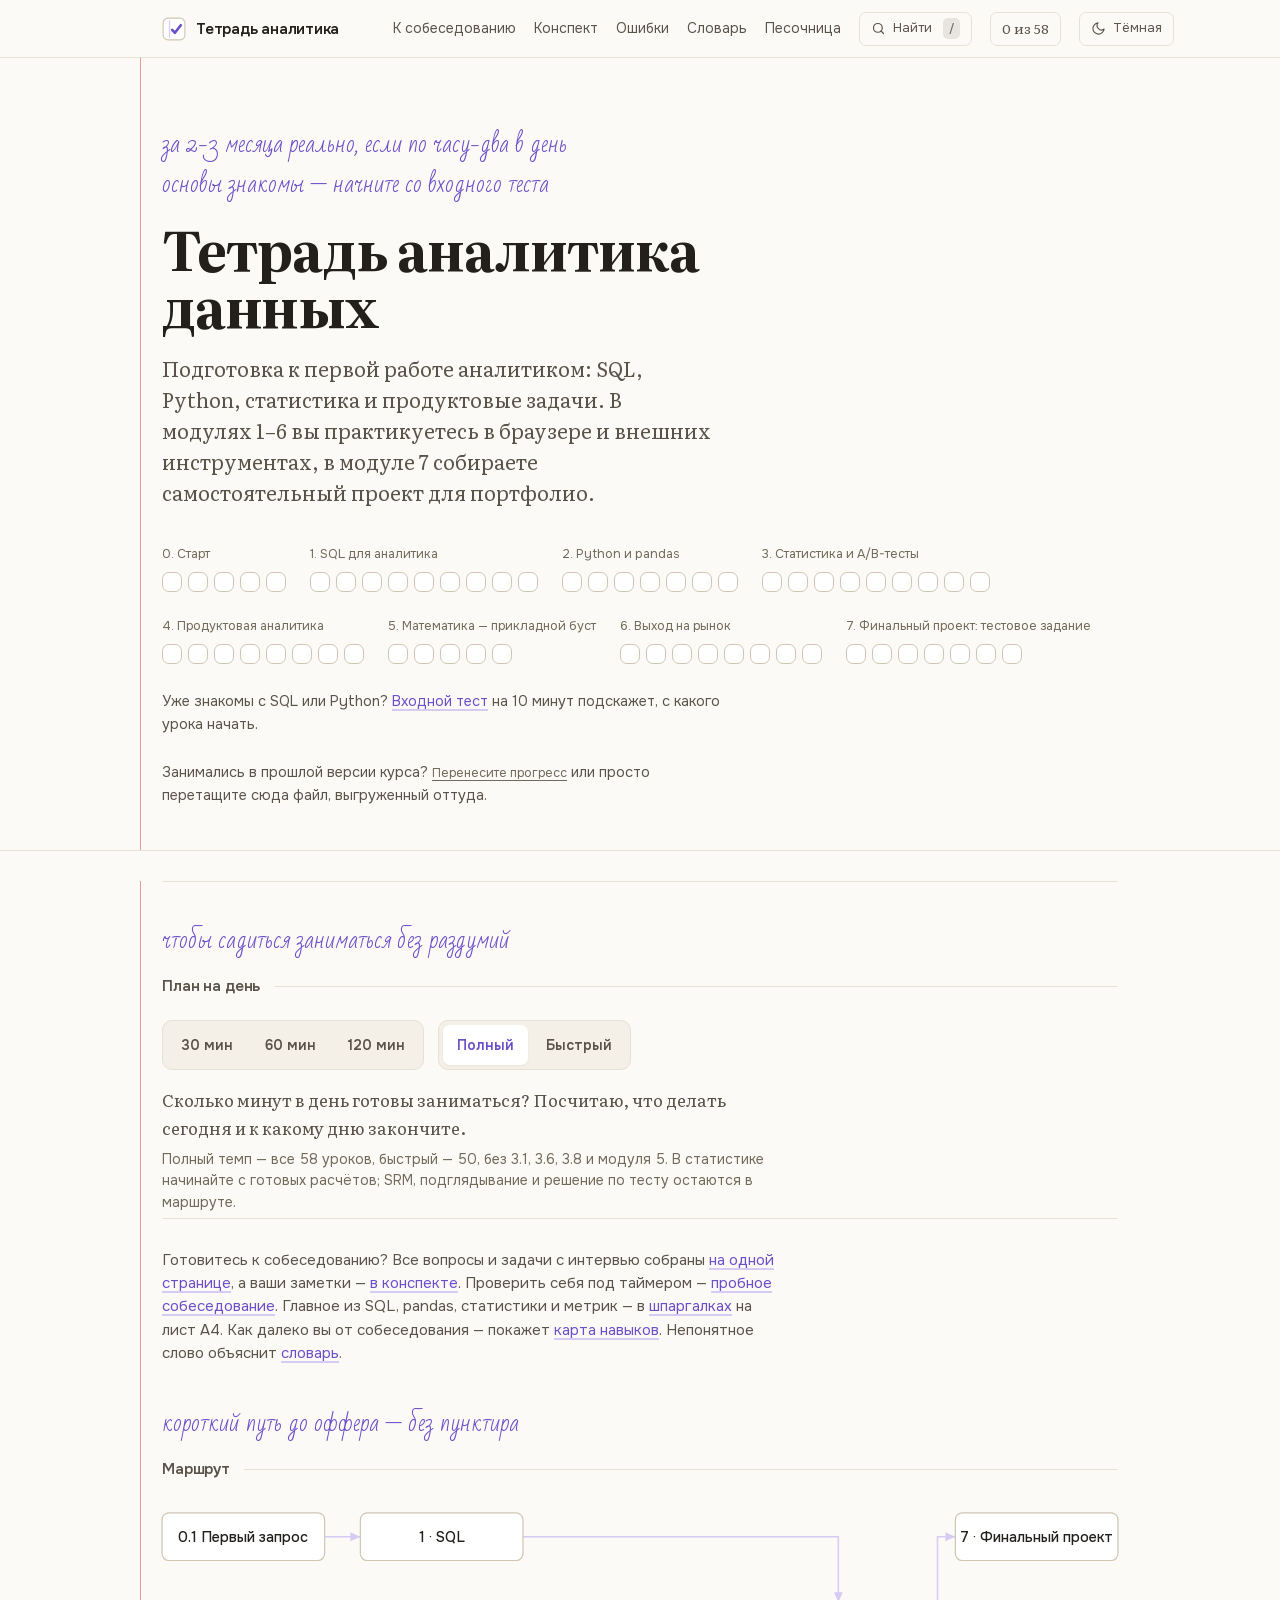
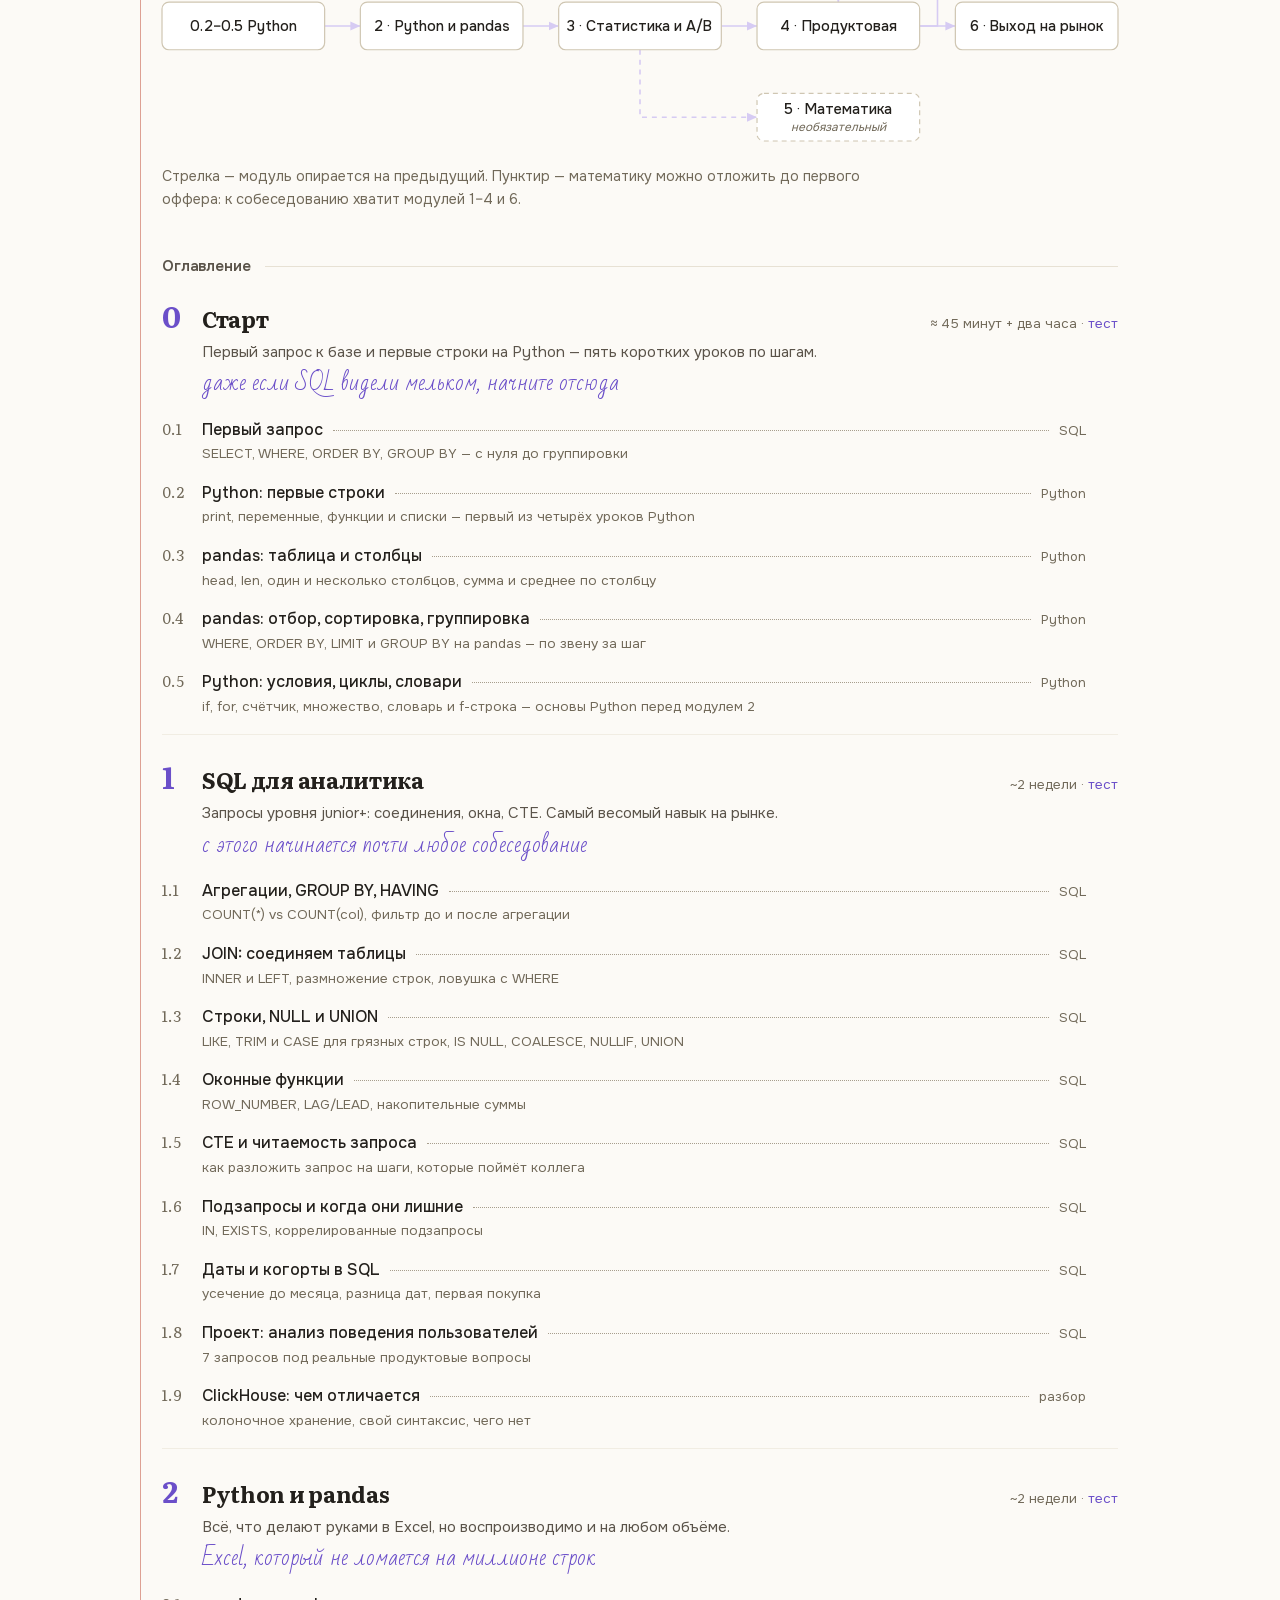
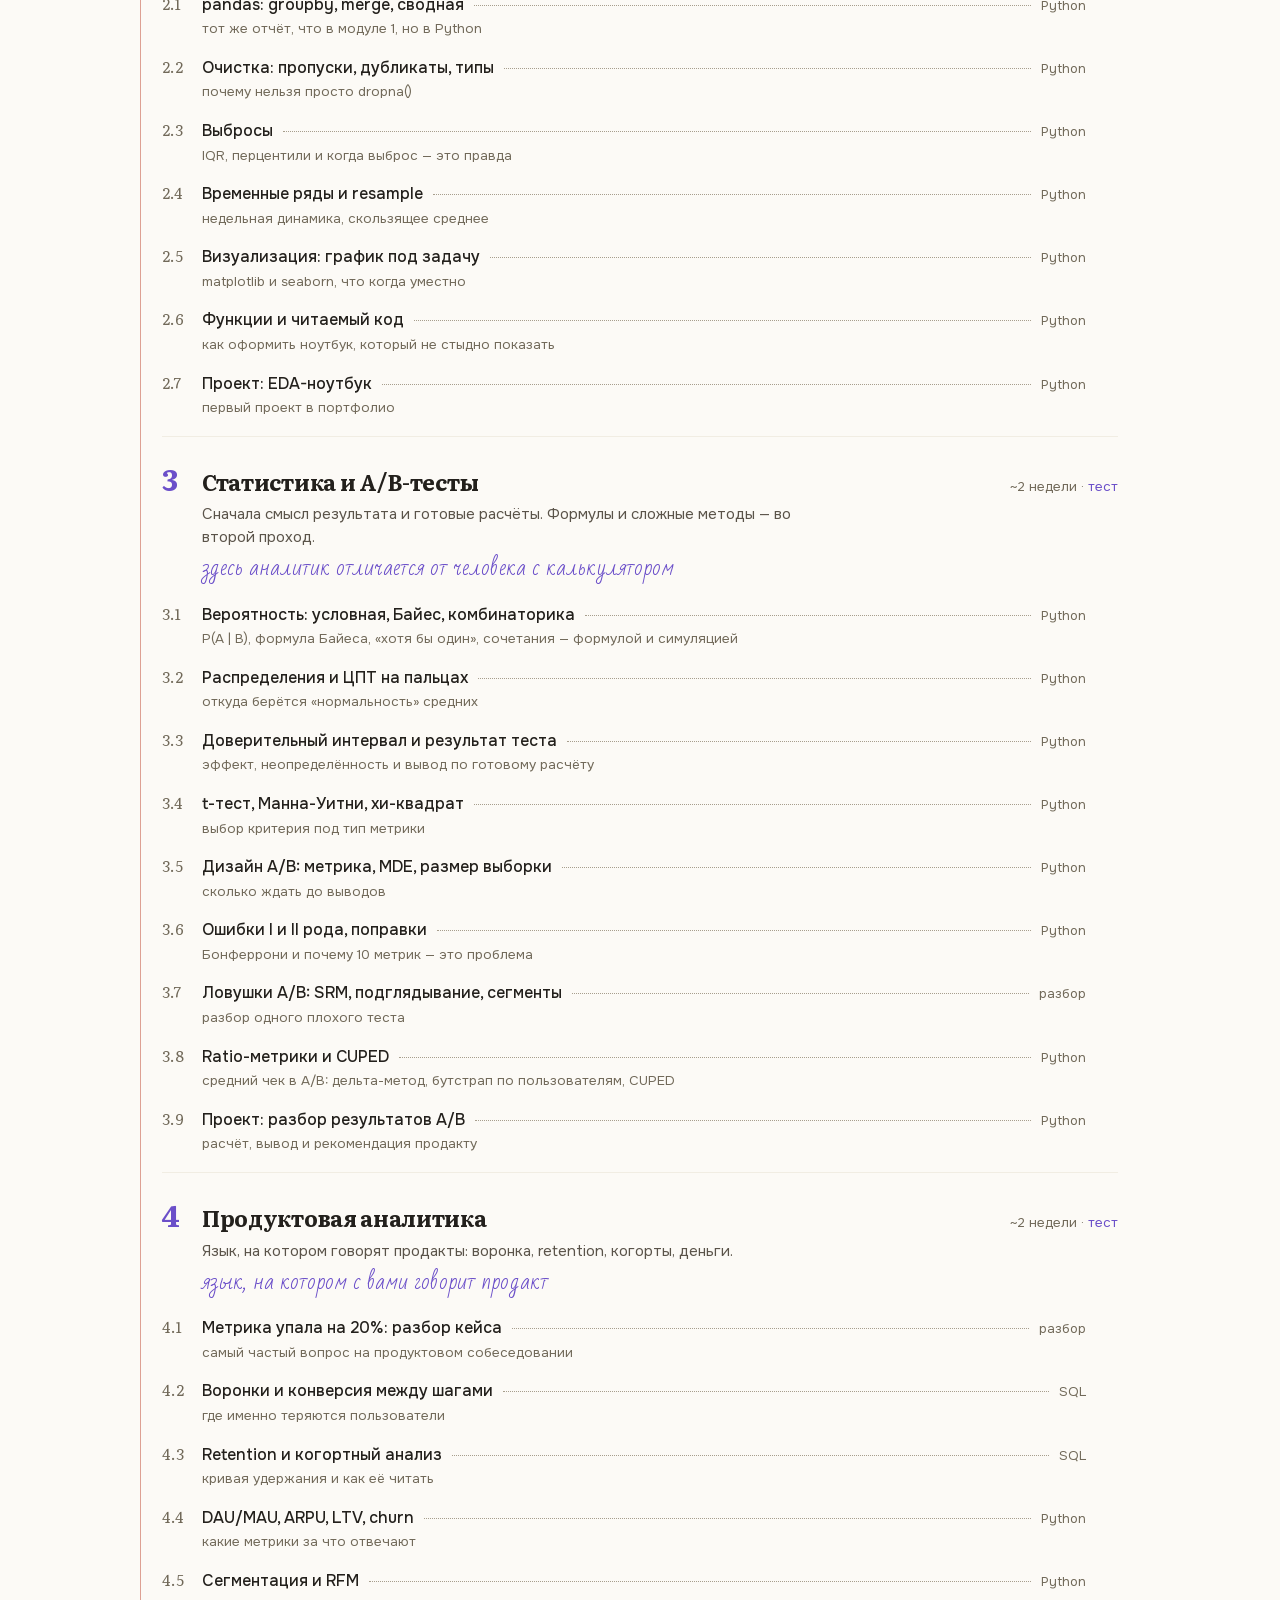
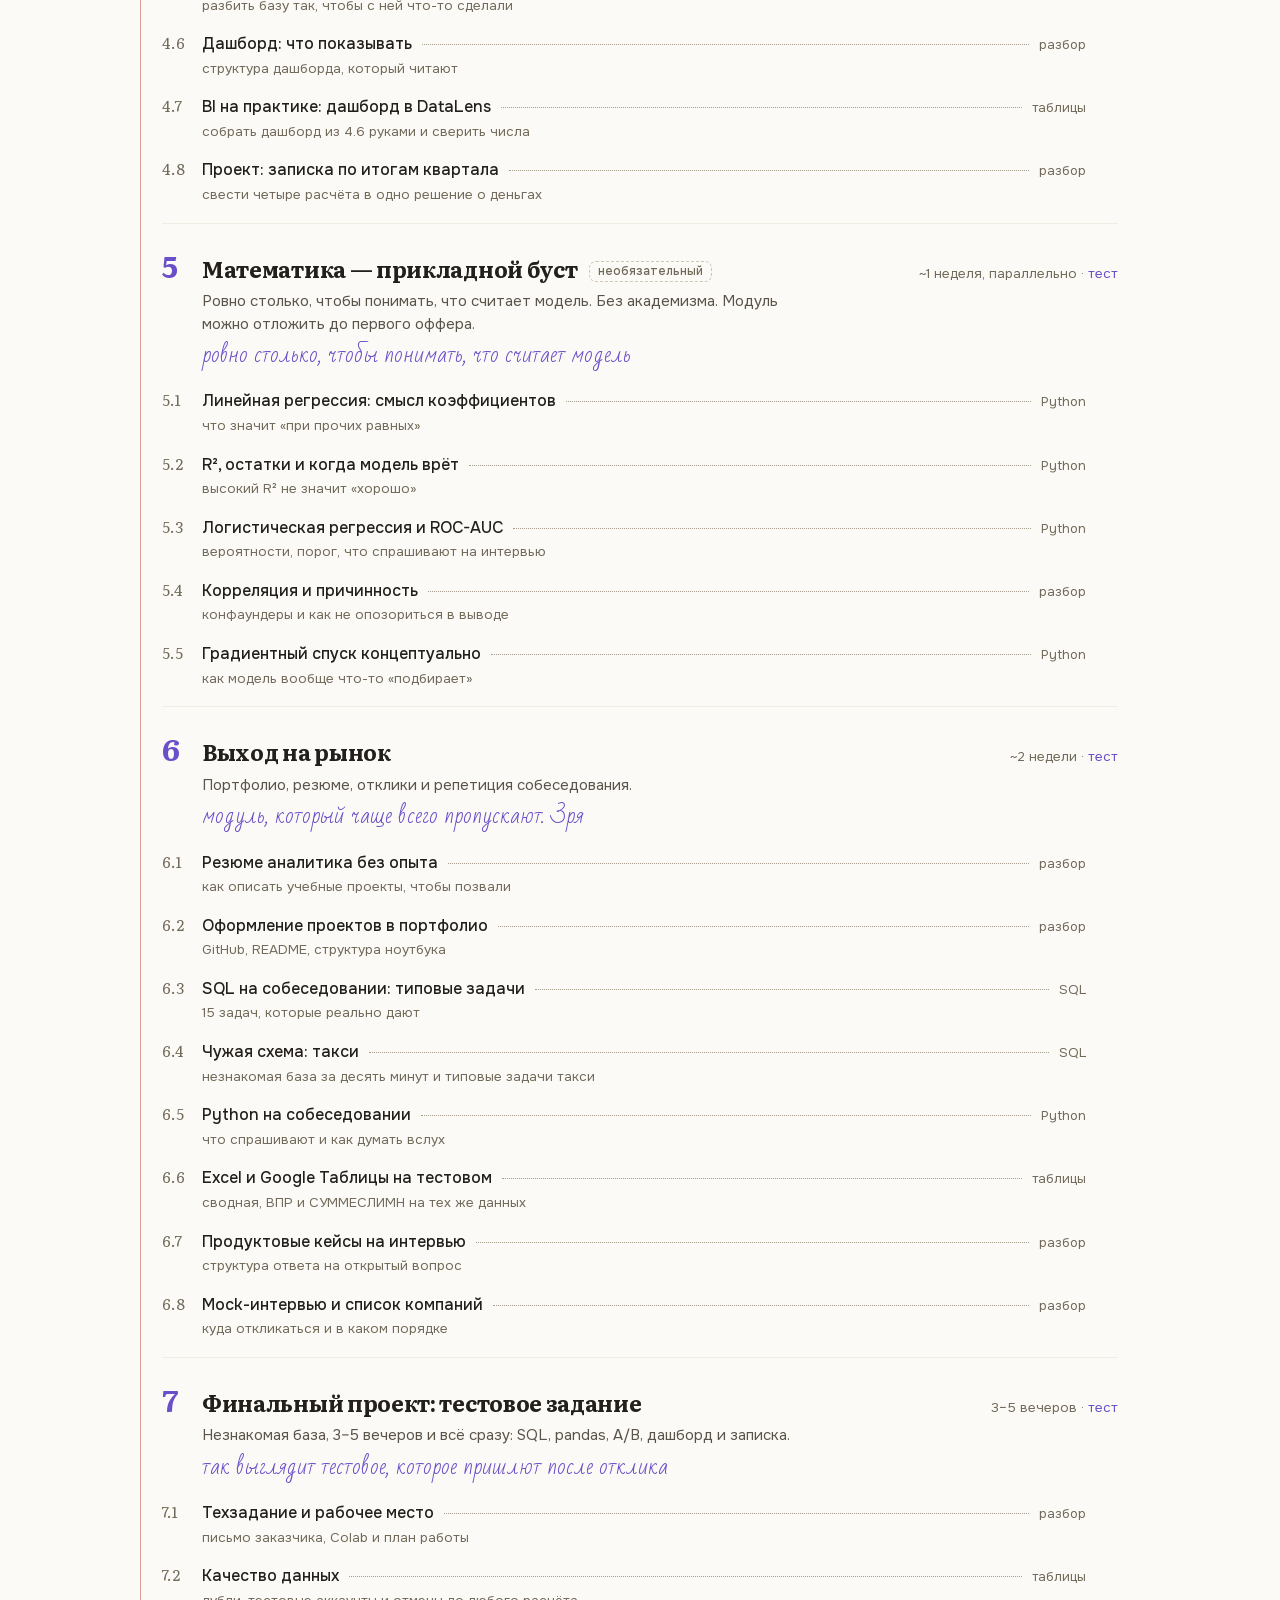
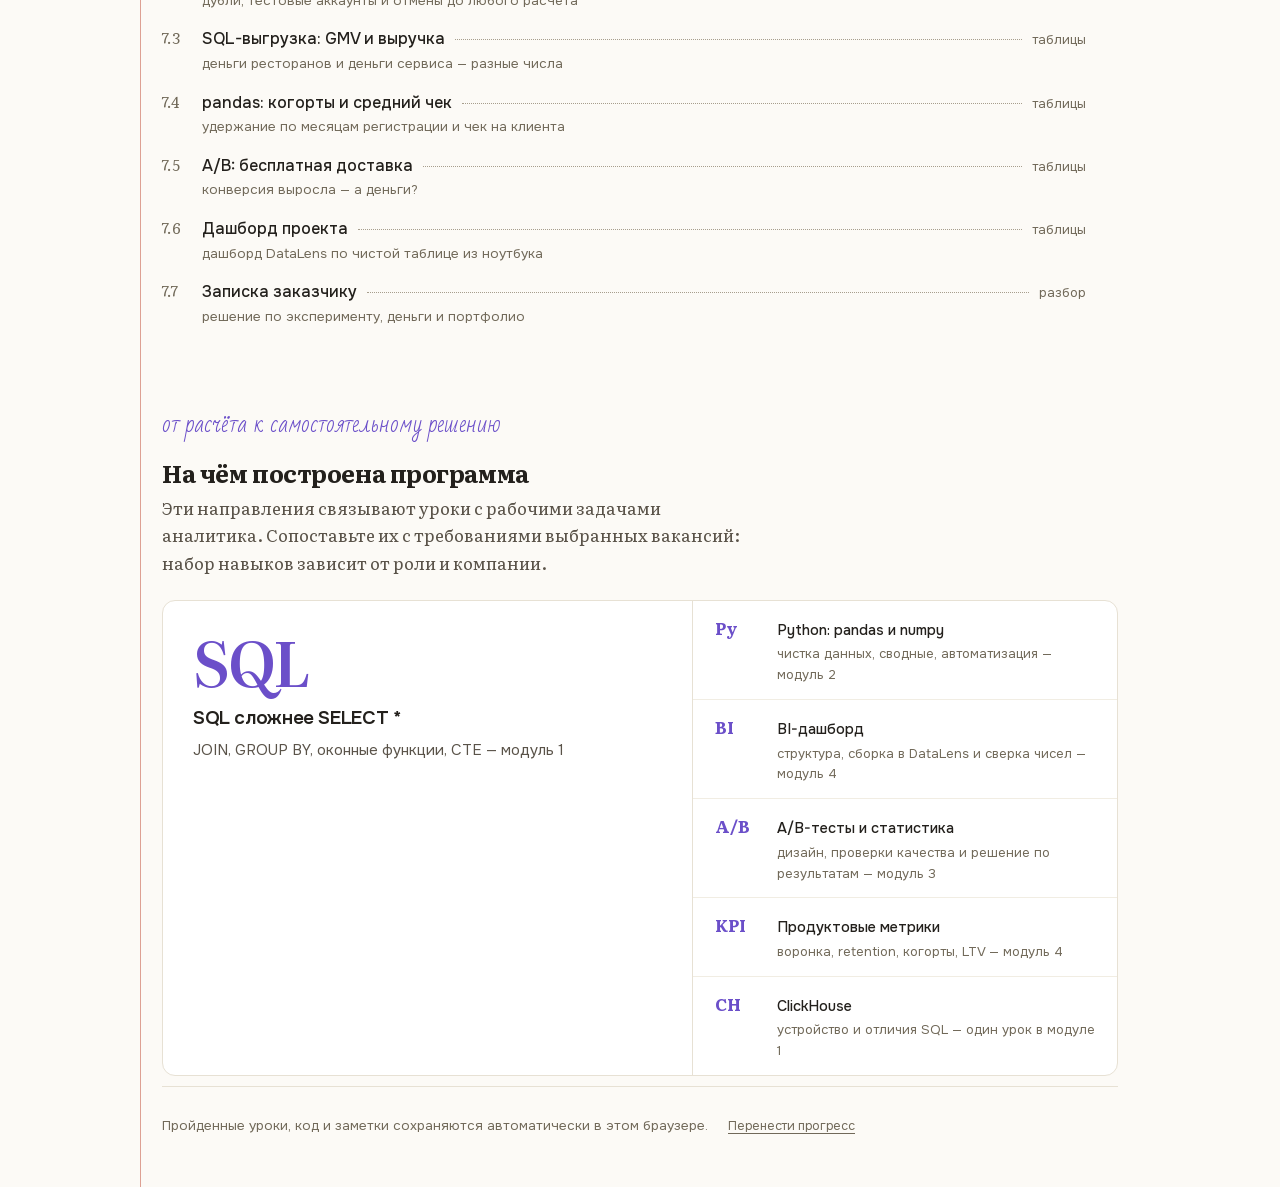
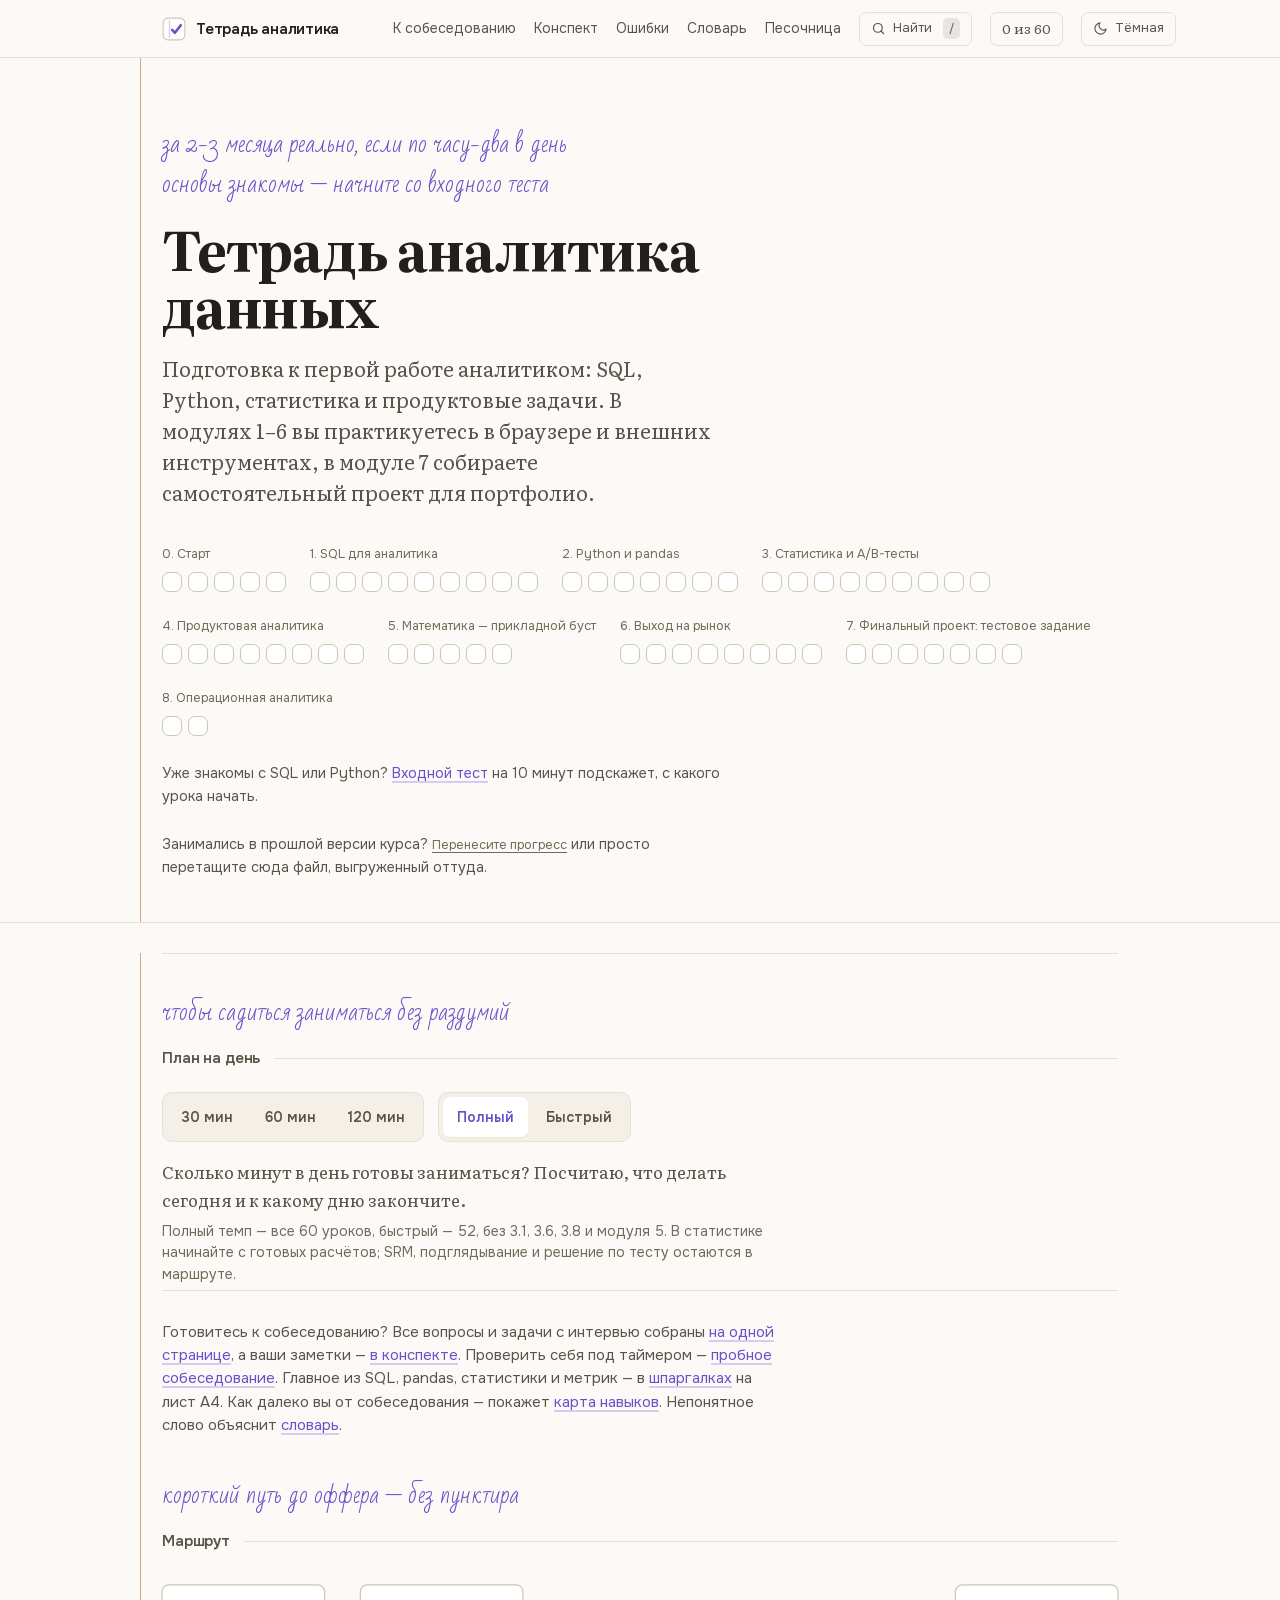
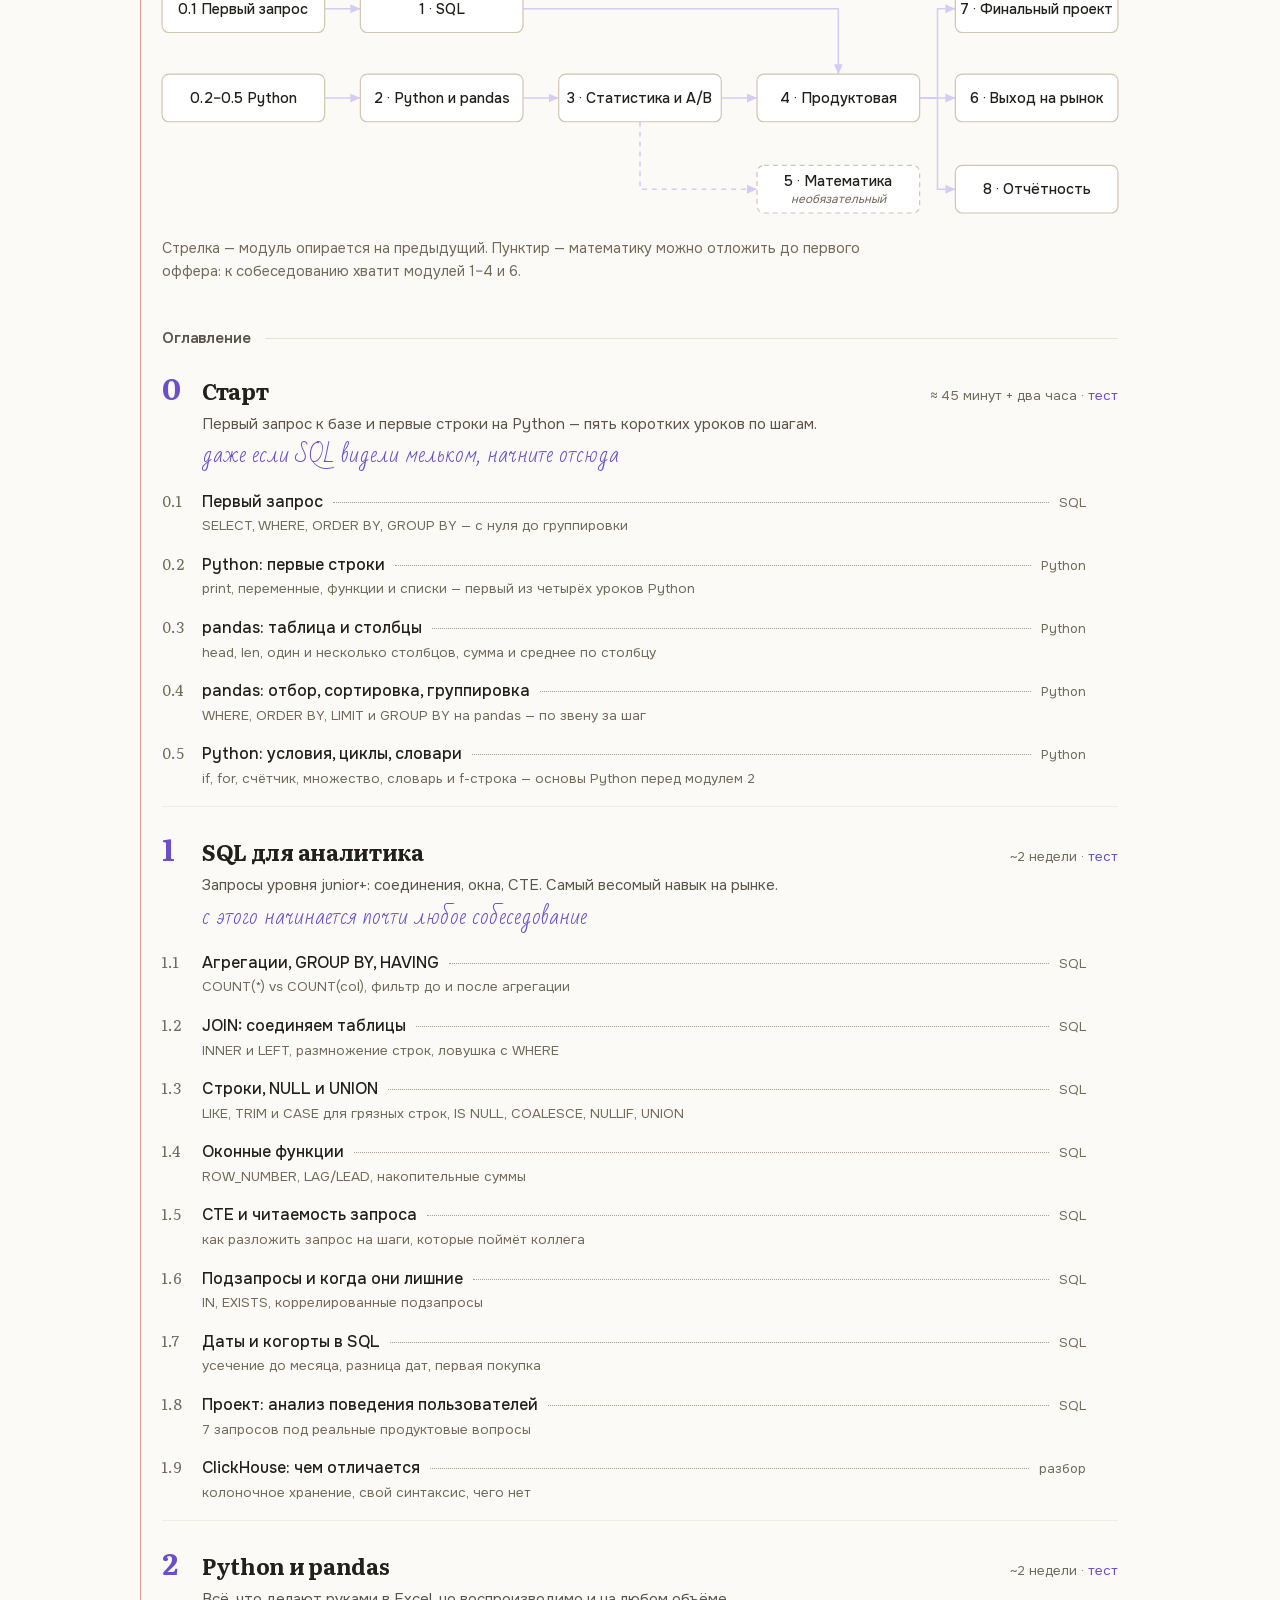
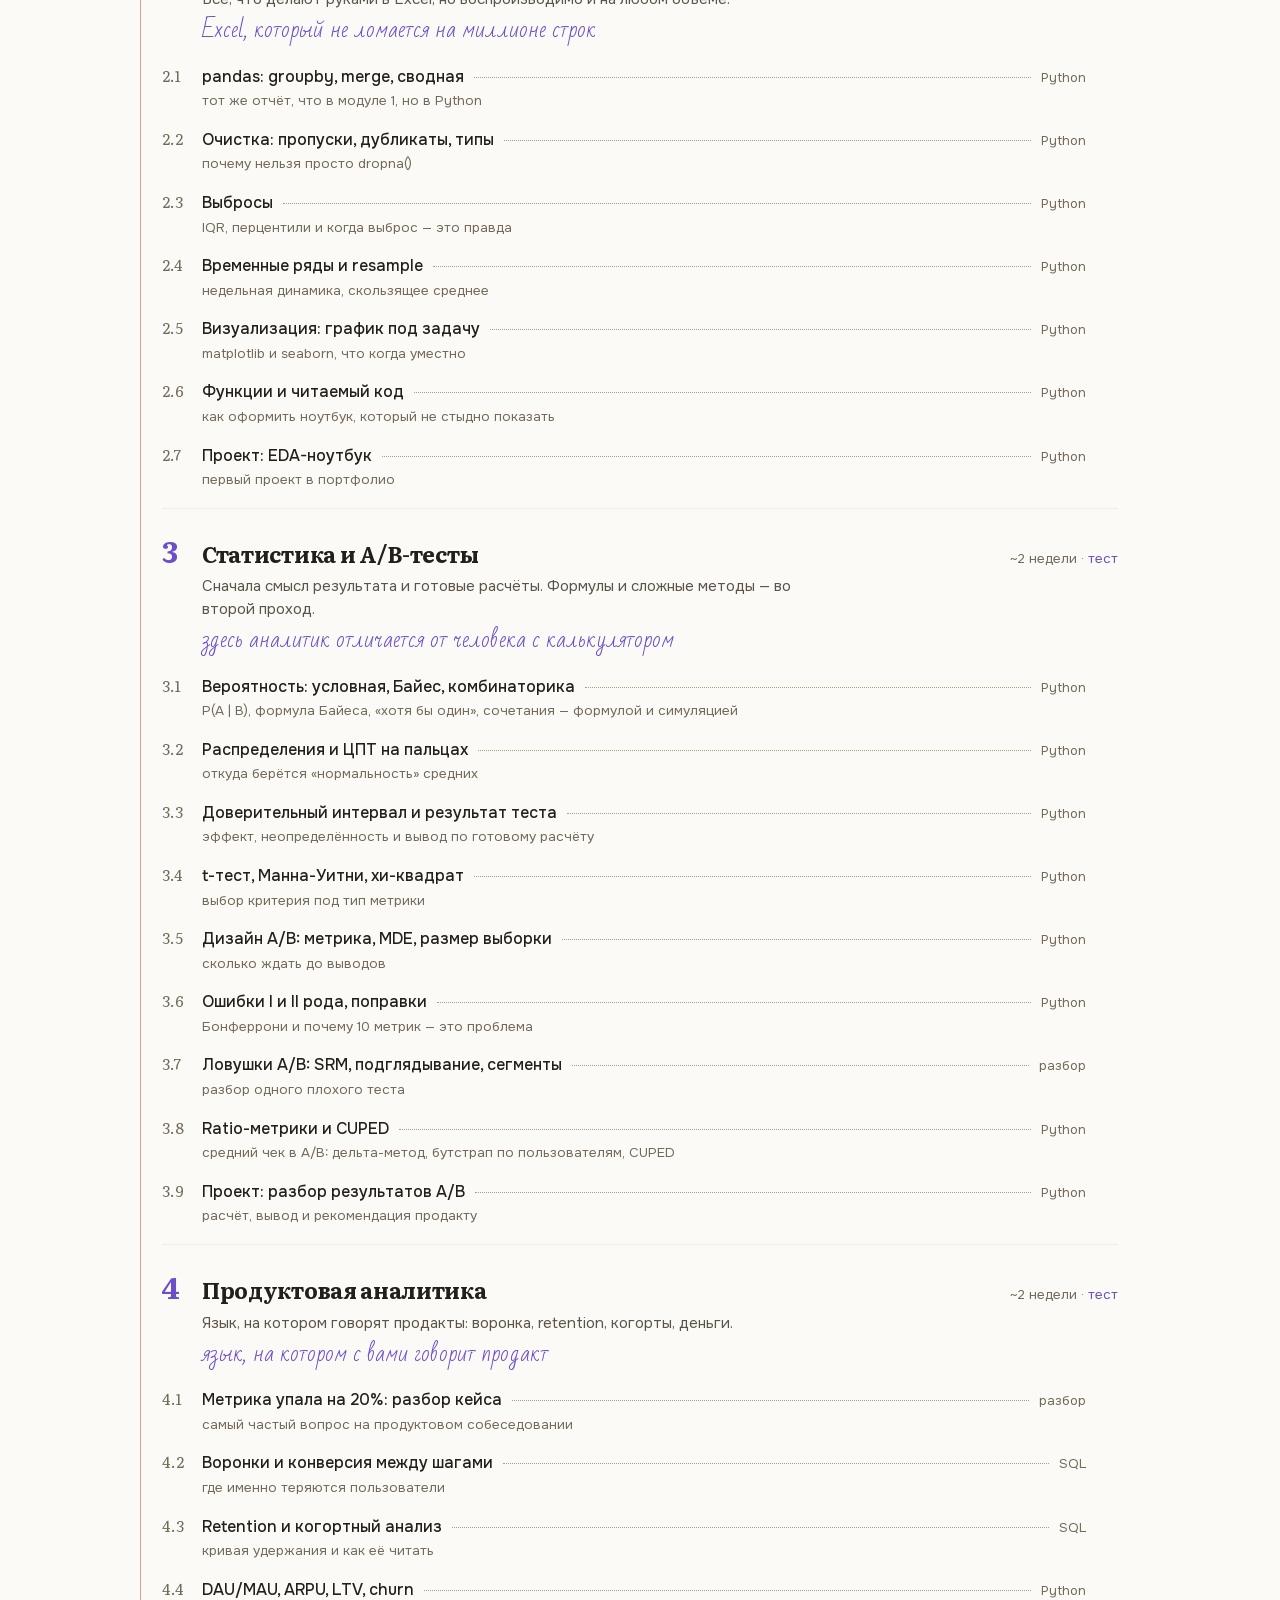
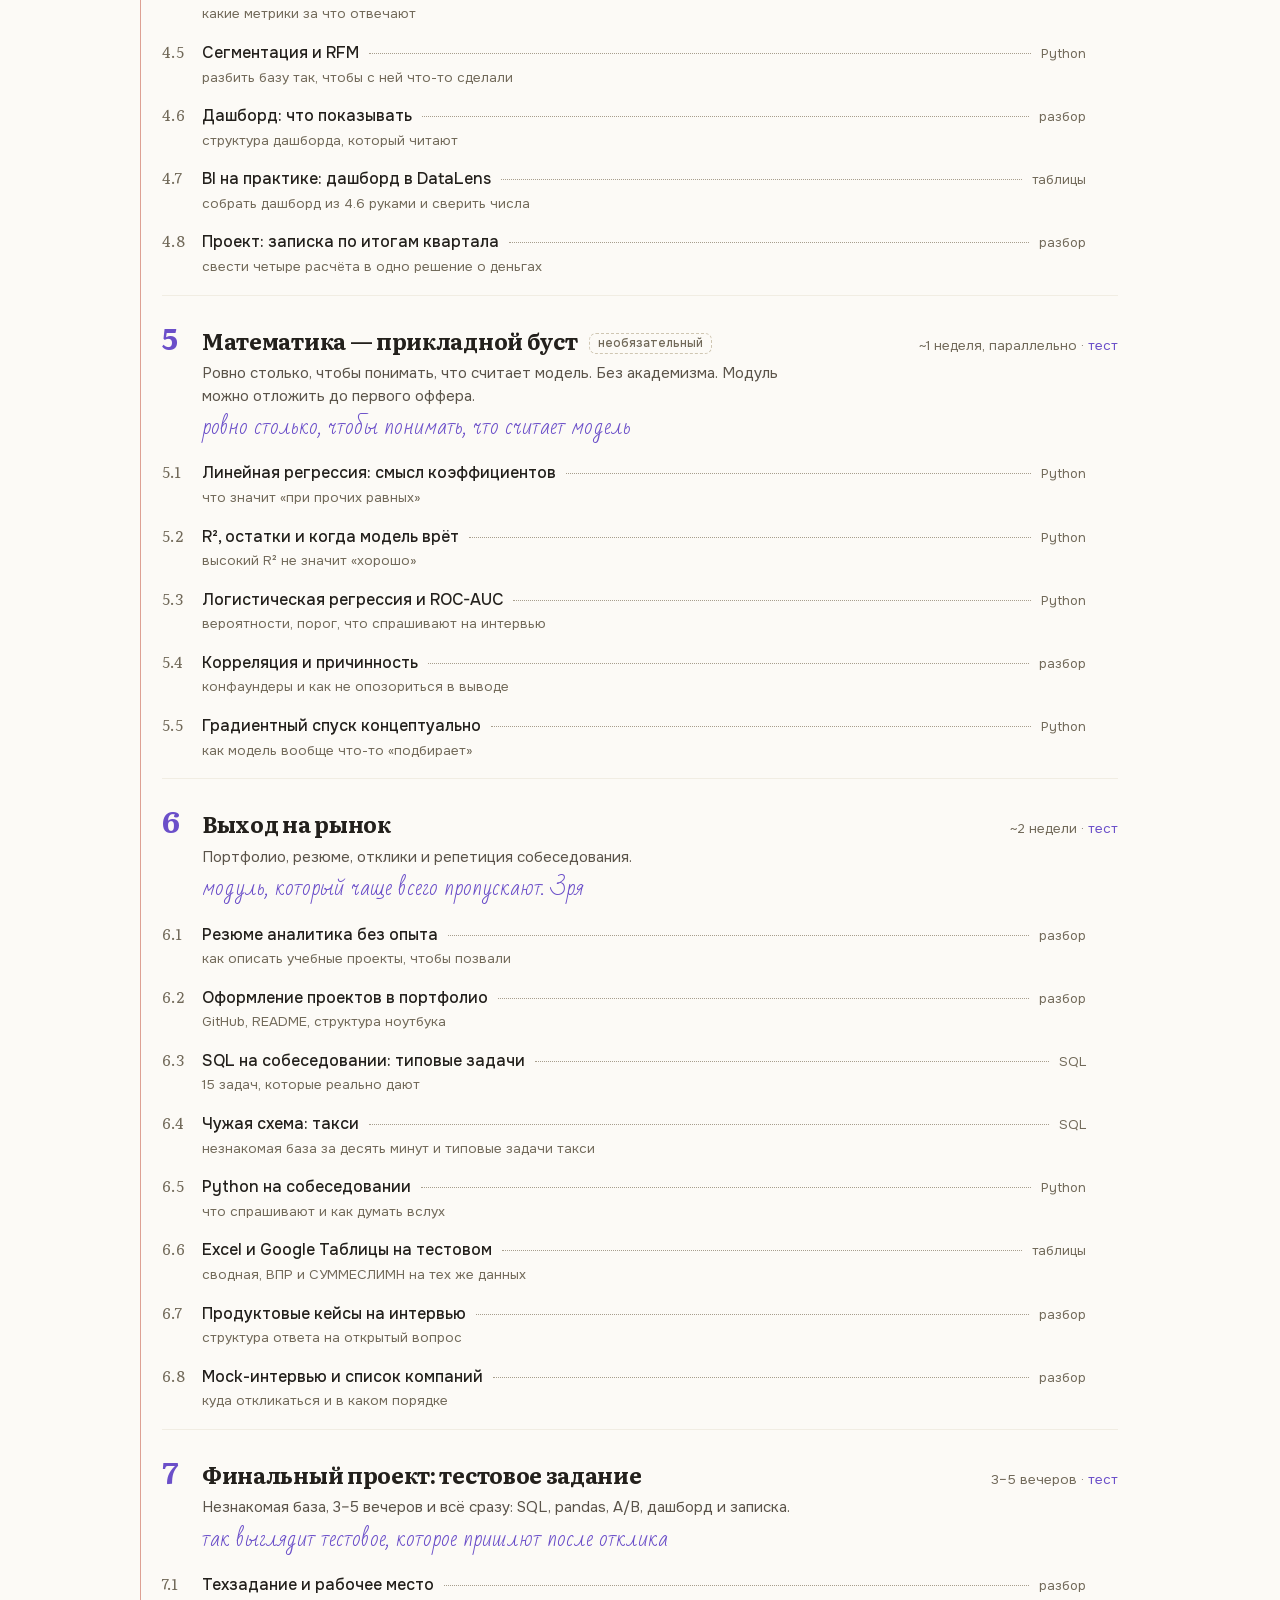
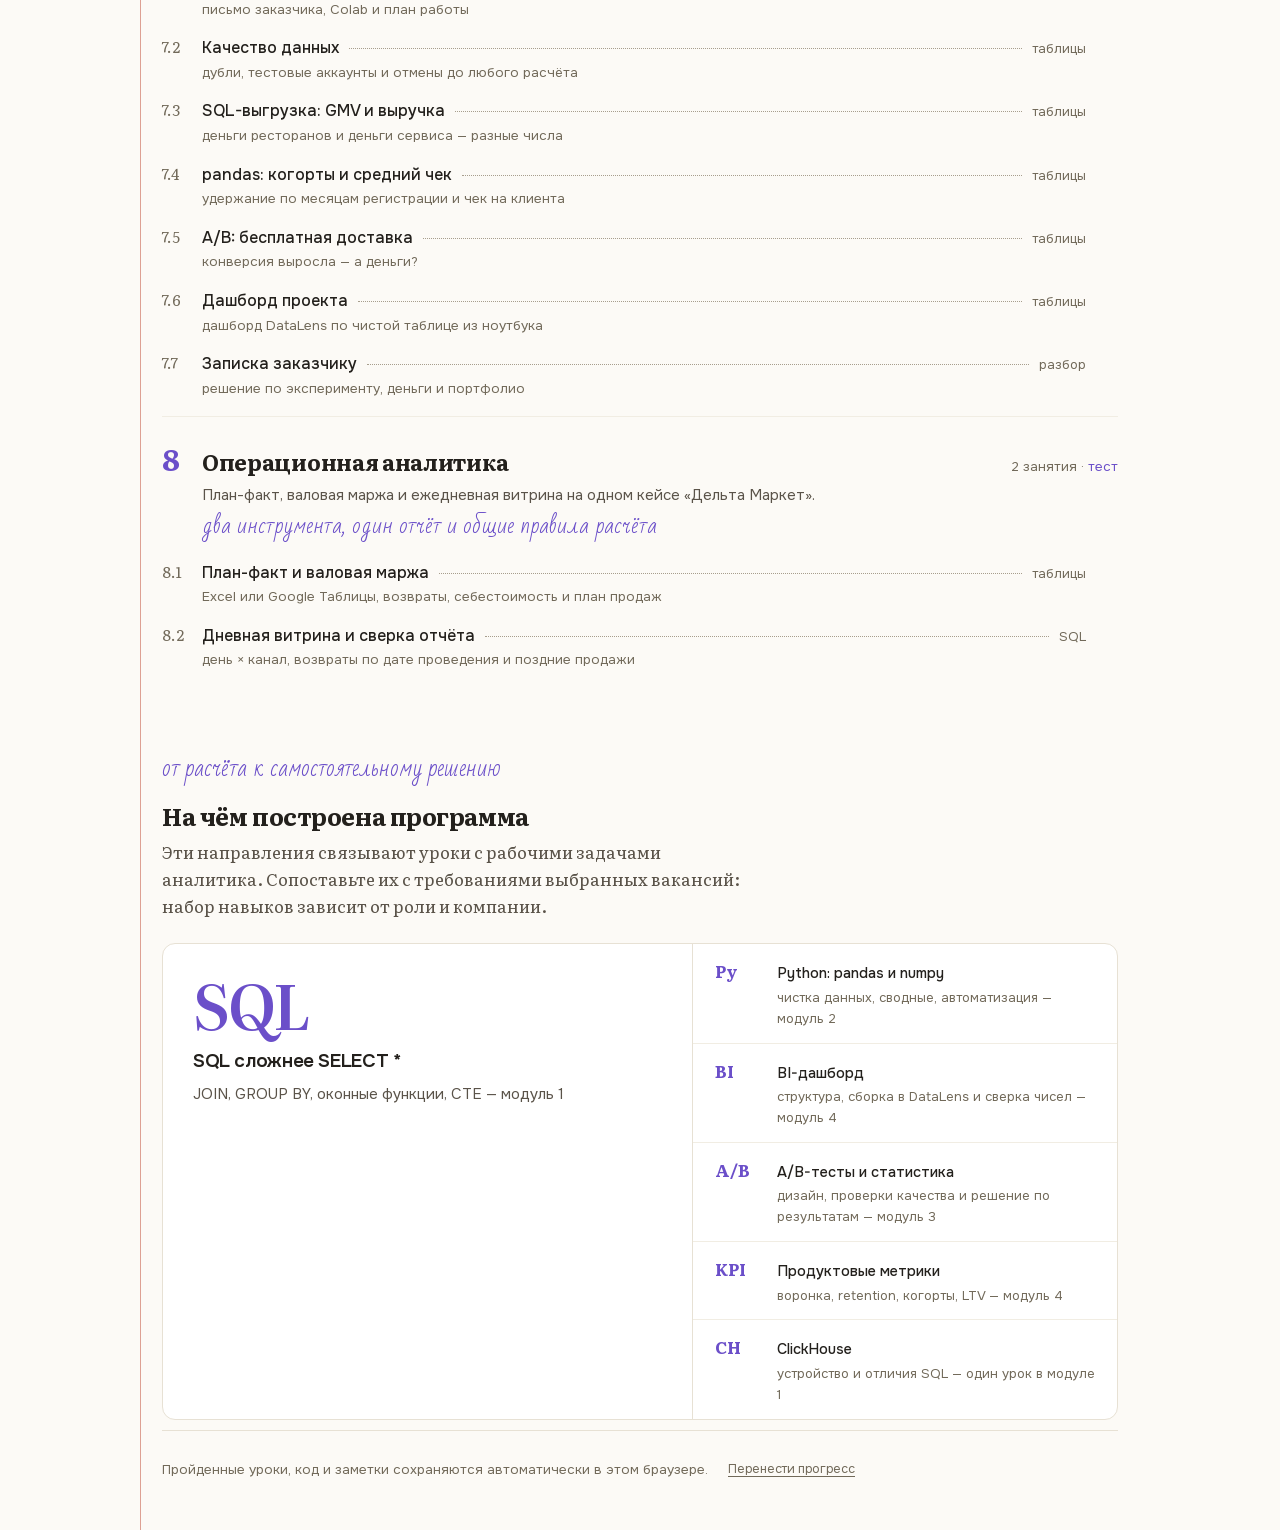
